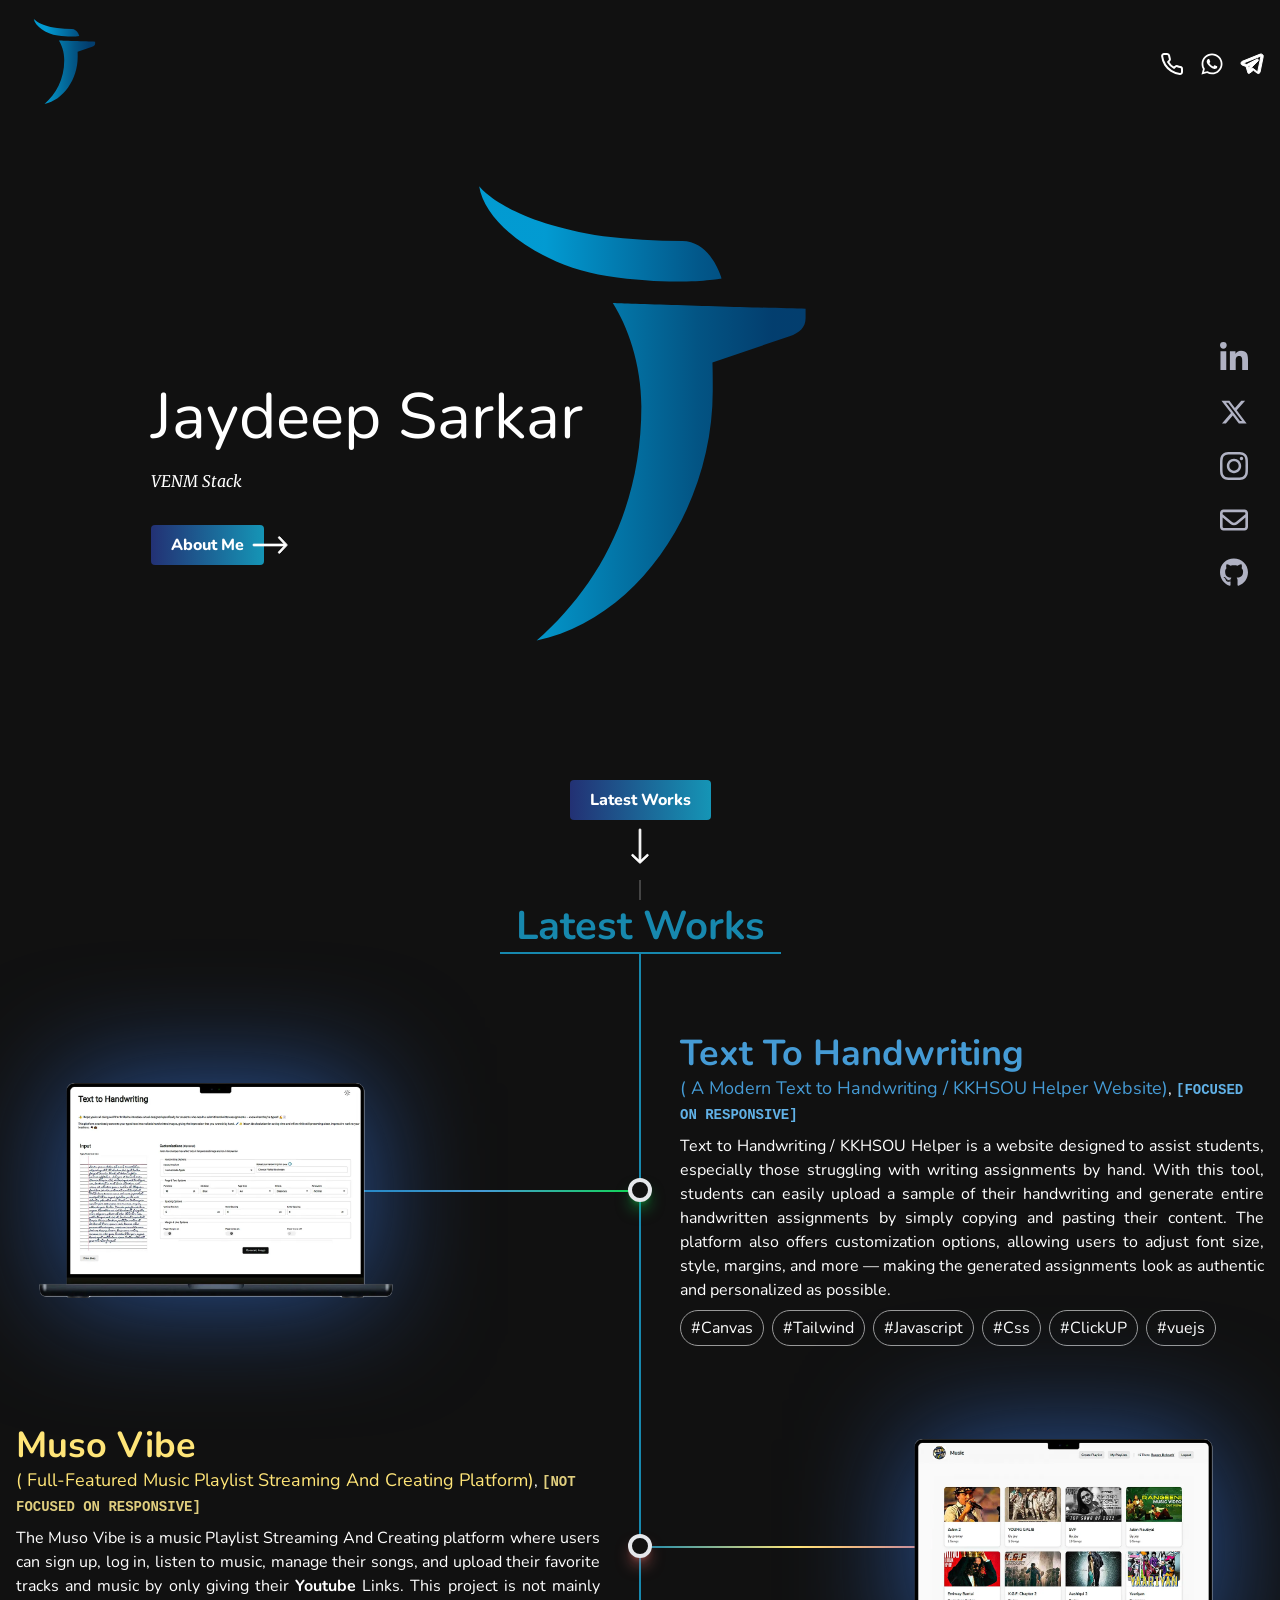
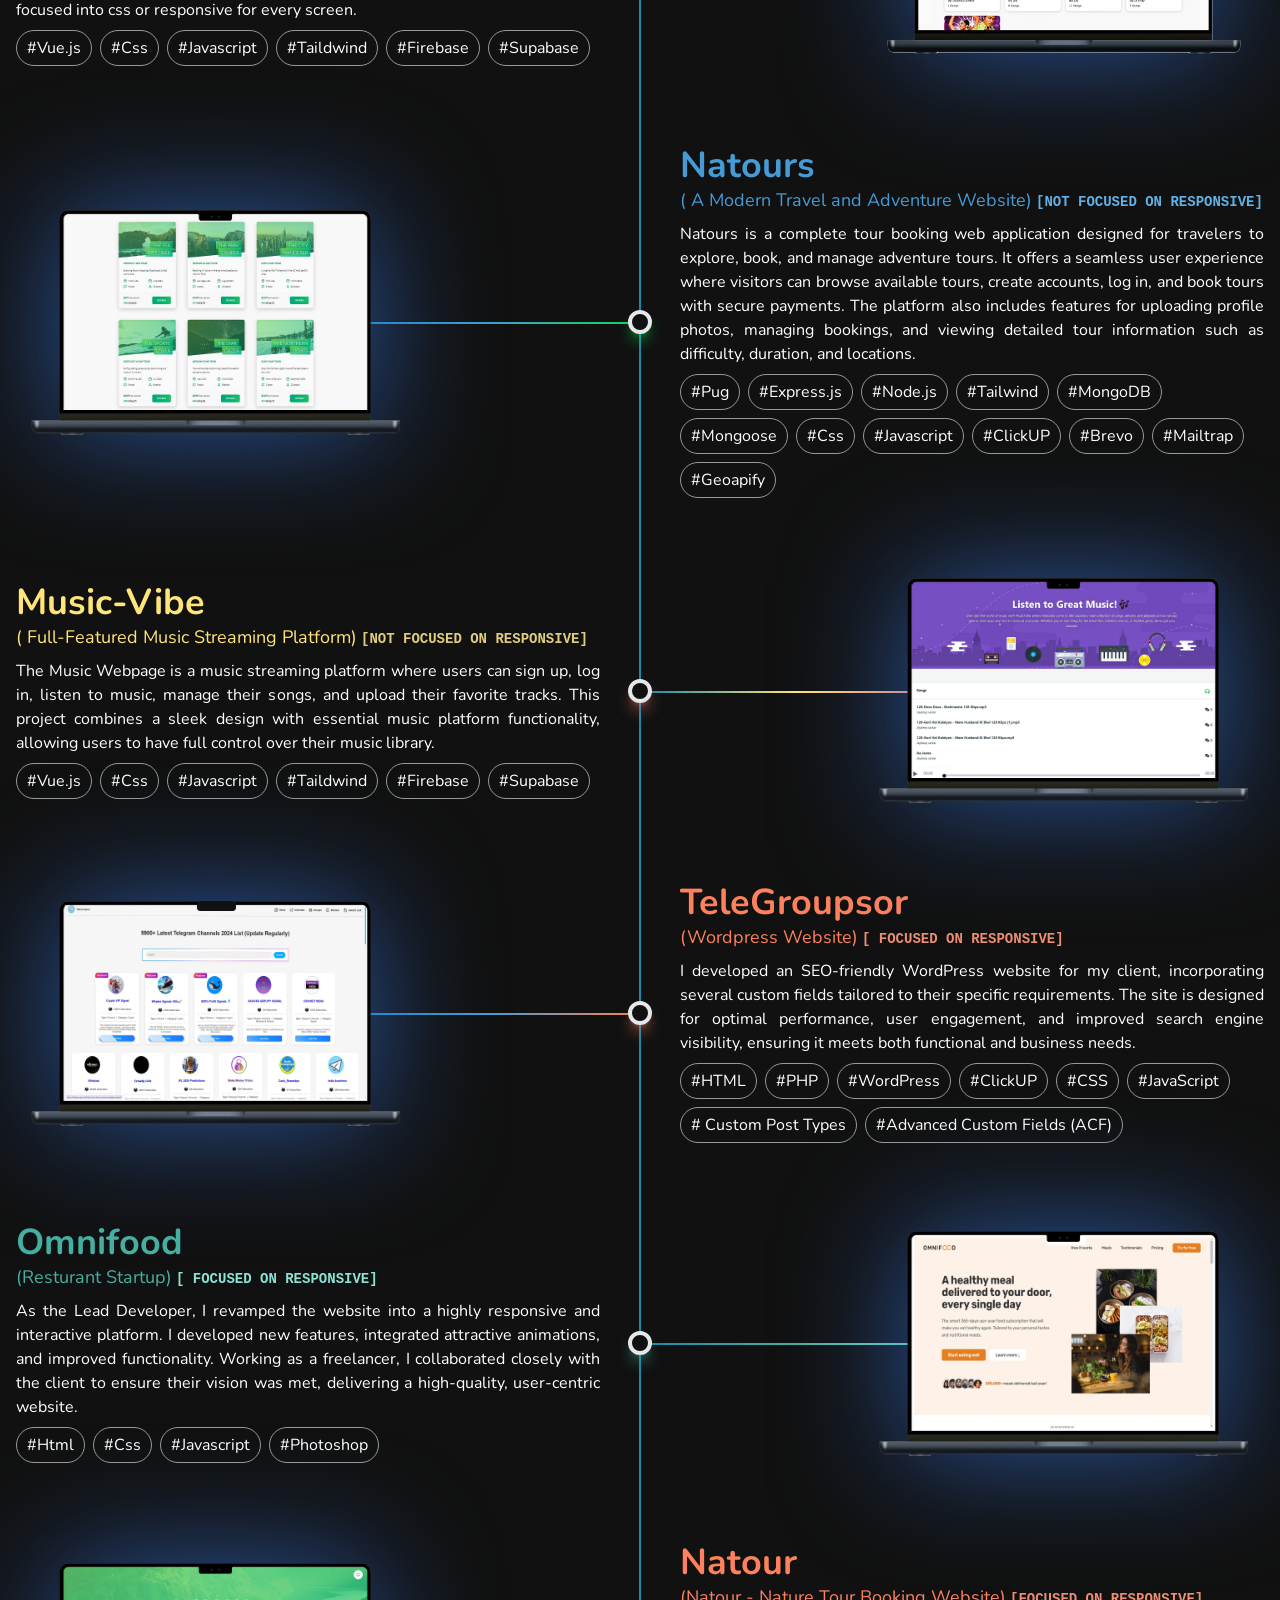
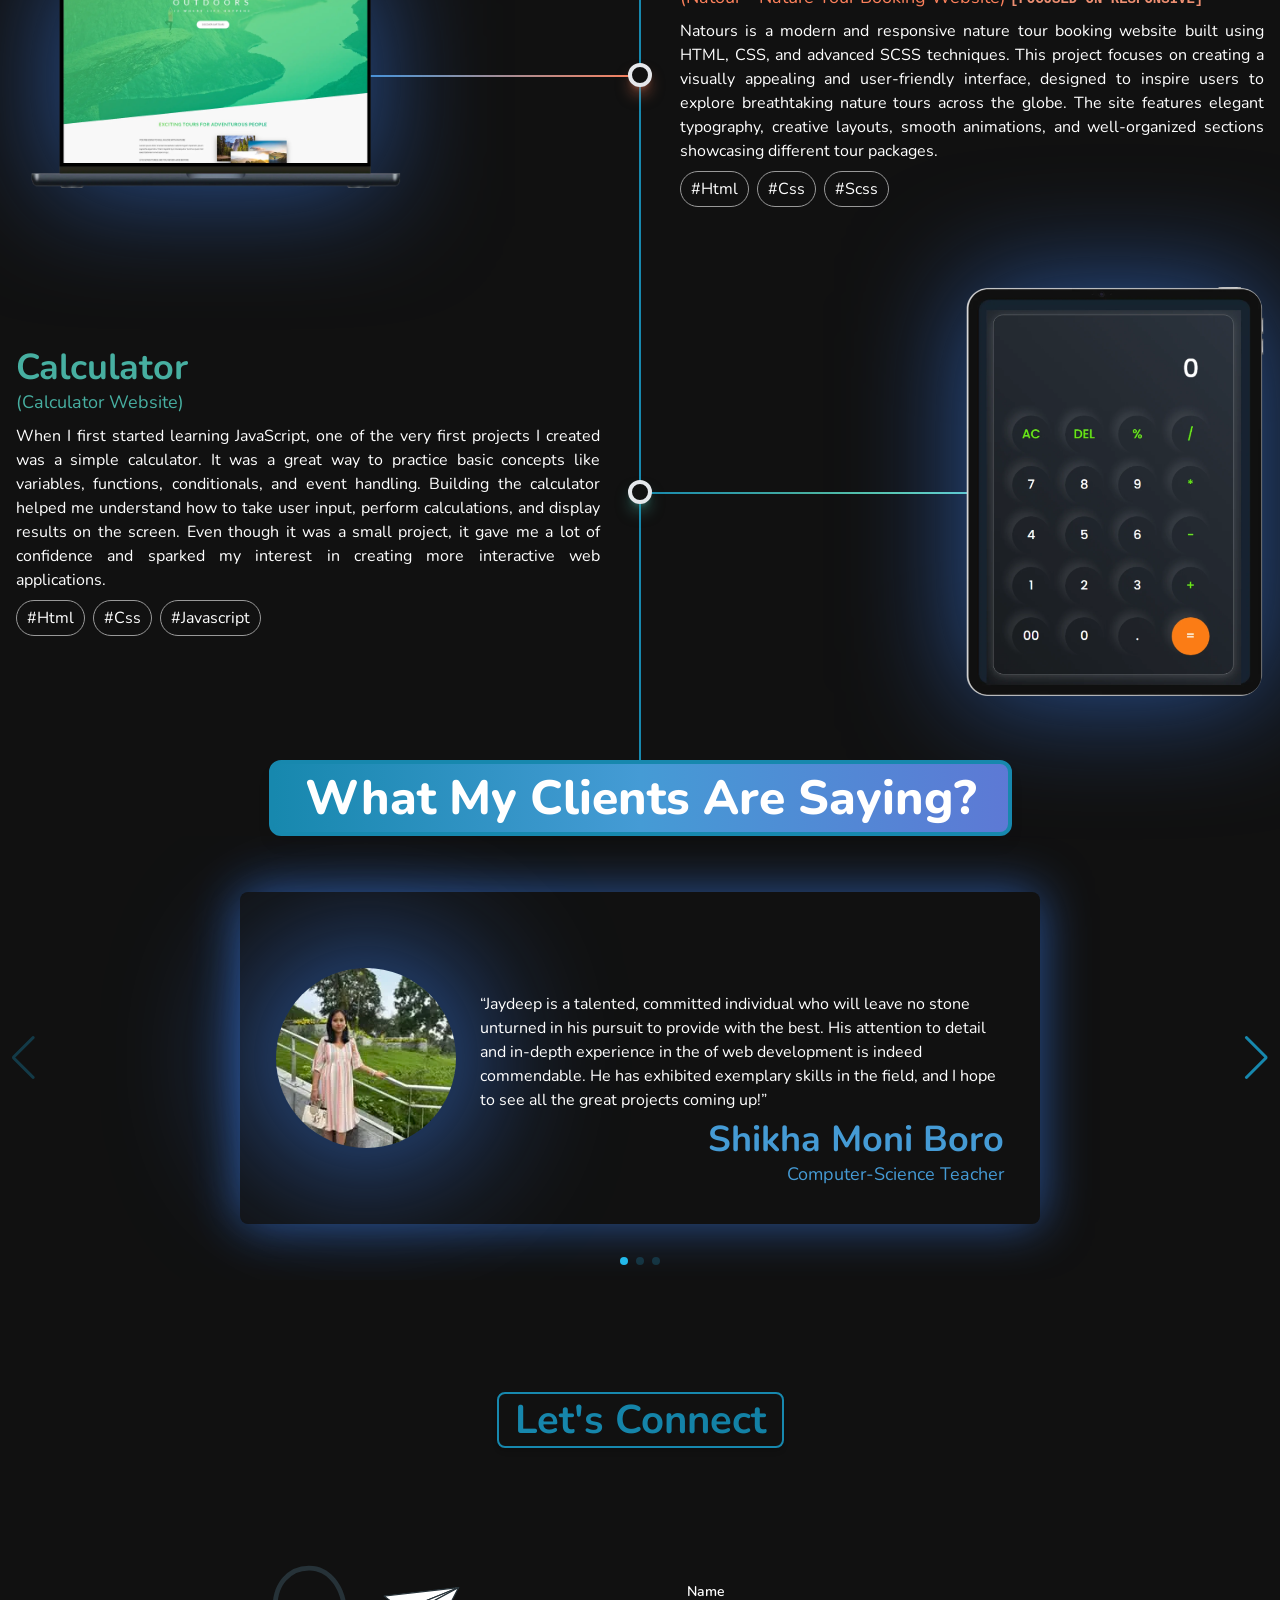
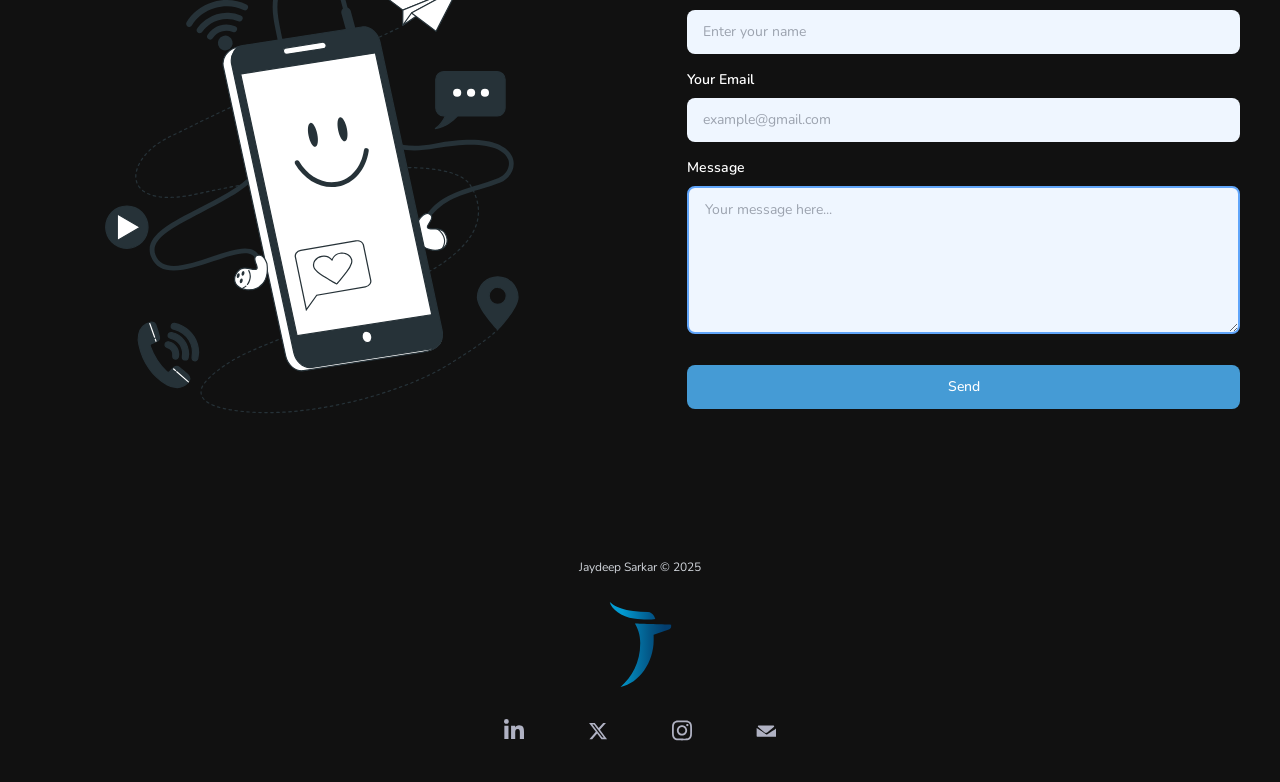
==== index.html @ ec4fef1b "final" ====
<!DOCTYPE html>
<html lang="en">
  <head>
    <meta charset="UTF-8" />
    <meta
      name="viewport"
      content="width=device-width, initial-scale=1.0"
    />
    <title>Jaydeep's Portfolio</title>
    <link
      rel="shortcut icon"
      type="image/png"
      href="./assets/images/letter-j_10483896.png"
    />
    <link
      rel="stylesheet"
      href="output.css"
    />
    <link
      rel="stylesheet"
      href="https://cdn.jsdelivr.net/npm/swiper@11/swiper-bundle.min.css"
    />
    <link
      rel="stylesheet"
      href="style.css"
    />
    <link
      rel="stylesheet"
      href="font.css"
    />
    <script src="script.js"></script>
    <script
      src="matter.js"
      defer
    ></script>
  </head>
  <body class="bg-[#111] text-white font-['nunito']">
    <section class="flex flex-col justify-between h-screen">
      <header
        class="pointer-events-none z-10 flex items-center justify-between px-4 mt-4 max-w-screen-xl mx-auto w-full"
      >
        <svg
          id="logosandtypes_com"
          xmlns="http://www.w3.org/2000/svg"
          viewBox="0 0 150 150.2"
          class="w-24 h-24"
        >
          <path
            d="M0 .2h150v150H0V.2z"
            fill="none"
          />
          <g>
            <!-- Smooth Gradient for the Top Shape -->
            <linearGradient
              id="a"
              gradientUnits="userSpaceOnUse"
              x1="-767.4316"
              y1="221.8463"
              x2="-767.0396"
              y2="221.8463"
              gradientTransform="translate(186859.2188 -53990.2383) scale(243.45)"
            >
              <stop
                offset="0"
                stop-color="#00aae7"
              />
              <stop
                offset="0.2"
                stop-color="#00aae7"
              />
              <stop
                offset="0.67"
                stop-color="#006098"
              />
              <stop
                offset="0.9"
                stop-color="#00467f"
              />
              <stop
                offset="1"
                stop-color="#00467f"
              />
            </linearGradient>
            <path
              d="M65.3 30.6c20.8 3.2 33.7.7 33.7.7s-3-10.9-11.6-11c-7.8 0-15.5-.5-23.2-1.4-29-4.4-36.5-14.7-36.5-14.7 1.7 11.4 19 23.6 37.6 26.4z"
              fill="url(#a)"
              opacity="0.9"
            />

            <!-- Smooth Gradient for the Bottom Shape with a Subtle Glow Effect -->
            <linearGradient
              id="b"
              gradientUnits="userSpaceOnUse"
              x1="-767.4316"
              y1="222.1336"
              x2="-767.0396"
              y2="222.1336"
              gradientTransform="translate(186859.2188 -53990.2383) scale(243.45)"
            >
              <stop
                offset="0"
                stop-color="#00aae7"
              />
              <stop
                offset="0.2"
                stop-color="#00aae7"
              />
              <stop
                offset="0.67"
                stop-color="#006098"
              />
              <stop
                offset="0.9"
                stop-color="#00467f"
              />
              <stop
                offset="1"
                stop-color="#00467f"
              />
            </linearGradient>
            <path
              d="M96.4 64.3c0-2.8 0-5.7-.1-8.3l22.7-7.7c2.9-1 4.7-2.6 4.7-5.3v-2.8C111.4 40 67 38.5 67 38.5c4.2 6.6 8.4 17.8 8.4 30.5 0 30.8-13.4 53.6-30.8 68.8 29.4-6.1 51.8-38.6 51.8-73.5z"
              fill="url(#b)"
              opacity="0.85"
            />
          </g>
        </svg>
        <div class="flex gap-4 pointer-events-auto">
          <a
            href="tel:+918638803228"
            target="_blank"
            ><svg
              xmlns="http://www.w3.org/2000/svg"
              width="24"
              height="24"
              viewBox="0 0 24 24"
              fill="none"
              stroke="currentColor"
              stroke-width="2"
              stroke-linecap="round"
              stroke-linejoin="round"
              class="feather feather-phone"
            >
              <path
                d="M22 16.92v3a2 2 0 0 1-2.18 2 19.79 19.79 0 0 1-8.63-3.07 19.5 19.5 0 0 1-6-6 19.79 19.79 0 0 1-3.07-8.67A2 2 0 0 1 4.11 2h3a2 2 0 0 1 2 1.72 12.84 12.84 0 0 0 .7 2.81 2 2 0 0 1-.45 2.11L8.09 9.91a16 16 0 0 0 6 6l1.27-1.27a2 2 0 0 1 2.11-.45 12.84 12.84 0 0 0 2.81.7A2 2 0 0 1 22 16.92z"
              ></path></svg
          ></a>

          <a
            href="https://wa.me/8638803228"
            target="_blank"
            ><svg
              aria-hidden="true"
              focusable="false"
              data-prefix="fab"
              data-icon="whatsapp"
              class="svg-inline--fa fa-whatsapp fa-w-14"
              role="img"
              xmlns="http://www.w3.org/2000/svg"
              width="24"
              height="24"
              viewBox="0 0 448 512"
            >
              <path
                fill="currentColor"
                d="M380.9 97.1C339 55.1 283.2 32 223.9 32c-122.4 0-222 99.6-222 222 0 39.1 10.2 77.3 29.6 111L0 480l117.7-30.9c32.4 17.7 68.9 27 106.1 27h.1c122.3 0 224.1-99.6 224.1-222 0-59.3-25.2-115-67.1-157zm-157 341.6c-33.2 0-65.7-8.9-94-25.7l-6.7-4-69.8 18.3L72 359.2l-4.4-7c-18.5-29.4-28.2-63.3-28.2-98.2 0-101.7 82.8-184.5 184.6-184.5 49.3 0 95.6 19.2 130.4 54.1 34.8 34.9 56.2 81.2 56.1 130.5 0 101.8-84.9 184.6-186.6 184.6zm101.2-138.2c-5.5-2.8-32.8-16.2-37.9-18-5.1-1.9-8.8-2.8-12.5 2.8-3.7 5.6-14.3 18-17.6 21.8-3.2 3.7-6.5 4.2-12 1.4-32.6-16.3-54-29.1-75.5-66-5.7-9.8 5.7-9.1 16.3-30.3 1.8-3.7.9-6.9-.5-9.7-1.4-2.8-12.5-30.1-17.1-41.2-4.5-10.8-9.1-9.3-12.5-9.5-3.2-.2-6.9-.2-10.6-.2-3.7 0-9.7 1.4-14.8 6.9-5.1 5.6-19.4 19-19.4 46.3 0 27.3 19.9 53.7 22.6 57.4 2.8 3.7 39.1 59.7 94.8 83.8 35.2 15.2 49 16.5 66.6 13.9 10.7-1.6 32.8-13.4 37.4-26.4 4.6-13 4.6-24.1 3.2-26.4-1.3-2.5-5-3.9-10.5-6.6z"
              ></path></svg
          ></a>
          <a
            href="https://t.me/DrExynos"
            target="_blank"
            rel="noopener noreferrer"
          >
            <svg
              xmlns="http://www.w3.org/2000/svg"
              viewBox="0 0 24 24"
              width="24"
              height="24"
              fill="white"
              stroke="currentColor"
            >
              <path
                d="M22.26 2.43a2.05 2.05 0 0 0-2.08-.32L2.27 9.34a2.04 2.04 0 0 0 .1 3.82l3.63 1.26 2.02 6.68a1 1 0 0 0 .1.22c.03.02.05.03.08.05a1 1 0 0 0 .52.18 1 1 0 0 0 .52-.07l.15-.13 4.03-3.12 4.03 3.12a2.02 2.02 0 0 0 2.53-.83l3.26-16.02a2.03 2.03 0 0 0-.7-1.97zM9.37 14.74a1 1 0 0 0-.27.51l-.31 1.5-.78-2.59 4.07-2.12zm8.3 5.3l-4.76-3.69a1 1 0 0 0-1.35.12l-.87.96.31-1.49 7.08-7.08a1 1 0 0 0-1.17-1.6L6.74 12.55l-3.72-1.36L21 4z"
              />
            </svg>
          </a>
        </div>
      </header>
      <div
        id="wrapper-canvas"
        class="absolute inset-0 md:block hidden max-w-full"
      ></div>
      <div class="-mt-10 flex relative">
        <div class="max-w-screen-xl mx-auto w-full px-4">
          <svg
            id="logosandtypes_com"
            xmlns="http://www.w3.org/2000/svg"
            viewBox="0 0 150 150.2"
            class="pointer-events-none absolute top-0 -translate-y-[120px] sm:-translate-y-[170px] -translate-x-1/2 left-1/2 w-[300px] sm:w-[400px] h-auto md:w-[510px]"
          >
            <path
              d="M0 .2h150v150H0V.2z"
              fill="none"
            />
            <g>
              <!-- Smooth Gradient for the Top Shape -->
              <linearGradient
                id="a"
                gradientUnits="userSpaceOnUse"
                x1="-767.4316"
                y1="221.8463"
                x2="-767.0396"
                y2="221.8463"
                gradientTransform="translate(186859.2188 -53990.2383) scale(243.45)"
              >
                <stop
                  offset="0"
                  stop-color="#00aae7"
                />
                <stop
                  offset="0.2"
                  stop-color="#00aae7"
                />
                <stop
                  offset="0.67"
                  stop-color="#006098"
                />
                <stop
                  offset="0.9"
                  stop-color="#00467f"
                />
                <stop
                  offset="1"
                  stop-color="#00467f"
                />
              </linearGradient>
              <path
                d="M65.3 30.6c20.8 3.2 33.7.7 33.7.7s-3-10.9-11.6-11c-7.8 0-15.5-.5-23.2-1.4-29-4.4-36.5-14.7-36.5-14.7 1.7 11.4 19 23.6 37.6 26.4z"
                fill="url(#a)"
                opacity="0.9"
              />

              <!-- Smooth Gradient for the Bottom Shape with a Subtle Glow Effect -->
              <linearGradient
                id="b"
                gradientUnits="userSpaceOnUse"
                x1="-767.4316"
                y1="222.1336"
                x2="-767.0396"
                y2="222.1336"
                gradientTransform="translate(186859.2188 -53990.2383) scale(243.45)"
              >
                <stop
                  offset="0"
                  stop-color="#00aae7"
                />
                <stop
                  offset="0.2"
                  stop-color="#00aae7"
                />
                <stop
                  offset="0.67"
                  stop-color="#006098"
                />
                <stop
                  offset="0.9"
                  stop-color="#00467f"
                />
                <stop
                  offset="1"
                  stop-color="#00467f"
                />
              </linearGradient>
              <path
                d="M96.4 64.3c0-2.8 0-5.7-.1-8.3l22.7-7.7c2.9-1 4.7-2.6 4.7-5.3v-2.8C111.4 40 67 38.5 67 38.5c4.2 6.6 8.4 17.8 8.4 30.5 0 30.8-13.4 53.6-30.8 68.8 29.4-6.1 51.8-38.6 51.8-73.5z"
                fill="url(#b)"
                opacity="0.85"
              />
            </g>
          </svg>
          <div class="relative ml-4 md:ml-[135px] top-[55px]">
            <h1
              class="pointer-events-none md:text-[64px] text-4xl font['spartan'] mr-12"
            >
              Jaydeep Sarkar
            </h1>
            <p
              class="pointer-events-none font-[merriweather] italic my-4 md:my-8"
            >
              VENM Stack
            </p>
            <button
              class="bg-[#4595eb] py-2 px-5 rounded font-extrabold bg-gradient-to-l from-[#1595b6] to-[#1f2667e6] relative hover:scale-110 ease-in-out duration-100 group"
              id="openContainer"
            >
              About Me
              <svg
                xmlns:dc="http://purl.org/dc/elements/1.1/"
                xmlns:cc="http://creativecommons.org/ns#"
                xmlns:rdf="http://www.w3.org/1999/02/22-rdf-syntax-ns#"
                xmlns:svg="http://www.w3.org/2000/svg"
                xmlns="http://www.w3.org/2000/svg"
                xmlns:sodipodi="http://sodipodi.sourceforge.net/DTD/sodipodi-0.dtd"
                xmlns:inkscape="http://www.inkscape.org/namespaces/inkscape"
                version="1.1"
                x="0px"
                y="0px"
                width="44"
                height="44"
                viewBox="0 0 100 100"
                class="absolute top-1/2 -translate-y-1/2 -right-7 group-hover:-right-8 ease-in-out duration-100"
              >
                <g transform="translate(0,-952.36218)">
                  <path
                    style="
                      text-indent: 0;
                      text-transform: none;
                      direction: ltr;
                      block-progression: tb;
                      baseline-shift: baseline;
                      color: #000000;
                      enable-background: accumulate;
                    "
                    d="m 88.999835,1002.3621 c 0,-0.4628 -0.2799,-1.0773 -0.5639,-1.3755 l -15.9997,-17.00026 c -0.747,-0.7723 -1.9572,-0.8618 -2.8281,-0.078 -0.7786,0.7007 -0.798,2.0673 -0.078,2.8282 l 12.8435,13.62516 -69.37347,0 c -1.1046,0 -2,0.8954 -2,2 0,1.1046 0.8954,2.0001 2,2.0001 l 69.37347,0 -12.8435,13.6252 c -0.7199,0.7608 -0.6688,2.0938 0.078,2.8281 0.7885,0.7752 2.0925,0.7062 2.8281,-0.078 l 15.9997,-17.0002 c 0.4701,-0.4611 0.556,-0.9052 0.5639,-1.3748 z"
                    fill="#fff"
                    fill-opacity="1"
                    stroke="white"
                    stroke-width="2"
                    marker="none"
                    visibility="visible"
                    display="inline"
                    overflow="visible"
                  />
                </g>
              </svg>
            </button>
          </div>
        </div>
        <ul class="ml-auto space-y-6 text-[#b0b2c3] absolute right-8">
          <li>
            <a
              href="https://www.linkedin.com/in/jaydeep-sarkar-b86524326"
              target="_blank"
            >
              <svg
                xmlns="http://www.w3.org/2000/svg"
                viewBox="0 0 448 512"
                class="w-7 hover:text-white transform transition-transform hover:scale-110"
              >
                <path
                  fill="currentColor"
                  d="M100.3 448H7.4V148.9h92.9zM53.8 108.1C24.1 108.1 0 83.5 0 53.8a53.8 53.8 0 0 1 107.6 0c0 29.7-24.1 54.3-53.8 54.3zM447.9 448h-92.7V302.4c0-34.7-.7-79.2-48.3-79.2-48.3 0-55.7 37.7-55.7 76.7V448h-92.8V148.9h89.1v40.8h1.3c12.4-23.5 42.7-48.3 87.9-48.3 94 0 111.3 61.9 111.3 142.3V448z"
                /></svg
            ></a>
          </li>
          <li>
            <a
              href="#"
              target="_blank"
            >
              <svg
                xmlns="http://www.w3.org/2000/svg"
                viewBox="0 0 512 512"
                class="w-7 hover:text-white transform transition-transform hover:scale-110"
              >
                <path
                  fill="currentColor"
                  d="M389.2 48h70.6L305.6 224.2 487 464H345L233.7 318.6 106.5 464H35.8L200.7 275.5 26.8 48H172.4L272.9 180.9 389.2 48zM364.4 421.8h39.1L151.1 88h-42L364.4 421.8z"
                /></svg
            ></a>
          </li>
          <li>
            <a
              href="https://www.instagram.com/joydeep7034"
              target="_blank"
              ><svg
                xmlns="http://www.w3.org/2000/svg"
                viewBox="0 0 448 512"
                class="w-7 hover:text-white transform transition-transform hover:scale-110"
              >
                <path
                  fill="currentColor"
                  d="M224.1 141c-63.6 0-114.9 51.3-114.9 114.9s51.3 114.9 114.9 114.9S339 319.5 339 255.9 287.7 141 224.1 141zm0 189.6c-41.1 0-74.7-33.5-74.7-74.7s33.5-74.7 74.7-74.7 74.7 33.5 74.7 74.7-33.6 74.7-74.7 74.7zm146.4-194.3c0 14.9-12 26.8-26.8 26.8-14.9 0-26.8-12-26.8-26.8s12-26.8 26.8-26.8 26.8 12 26.8 26.8zm76.1 27.2c-1.7-35.9-9.9-67.7-36.2-93.9-26.2-26.2-58-34.4-93.9-36.2-37-2.1-147.9-2.1-184.9 0-35.8 1.7-67.6 9.9-93.9 36.1s-34.4 58-36.2 93.9c-2.1 37-2.1 147.9 0 184.9 1.7 35.9 9.9 67.7 36.2 93.9s58 34.4 93.9 36.2c37 2.1 147.9 2.1 184.9 0 35.9-1.7 67.7-9.9 93.9-36.2 26.2-26.2 34.4-58 36.2-93.9 2.1-37 2.1-147.8 0-184.8zM398.8 388c-7.8 19.6-22.9 34.7-42.6 42.6-29.5 11.7-99.5 9-132.1 9s-102.7 2.6-132.1-9c-19.6-7.8-34.7-22.9-42.6-42.6-11.7-29.5-9-99.5-9-132.1s-2.6-102.7 9-132.1c7.8-19.6 22.9-34.7 42.6-42.6 29.5-11.7 99.5-9 132.1-9s102.7-2.6 132.1 9c19.6 7.8 34.7 22.9 42.6 42.6 11.7 29.5 9 99.5 9 132.1s2.7 102.7-9 132.1z"
                />
              </svg>
            </a>
          </li>
          <li>
            <a href="mailto:jaydeepsarkr@gmail.com">
              <svg
                xmlns="http://www.w3.org/2000/svg"
                viewBox="0 0 512 512"
                class="w-7 hover:text-white transform transition-transform hover:scale-110"
              >
                <path
                  fill="currentColor"
                  d="M64 112c-8.8 0-16 7.2-16 16v22.1L220.5 291.7c20.7 17 50.4 17 71.1 0L464 150.1V128c0-8.8-7.2-16-16-16H64zM48 212.2V384c0 8.8 7.2 16 16 16H448c8.8 0 16-7.2 16-16V212.2L322 328.8c-38.4 31.5-93.7 31.5-132 0L48 212.2zM0 128C0 92.7 28.7 64 64 64H448c35.3 0 64 28.7 64 64V384c0 35.3-28.7 64-64 64H64c-35.3 0-64-28.7-64-64V128z"
                /></svg
            ></a>
          </li>
          <li>
            <a
              href="https://github.com/jaydeepsarkr"
              target="_blank"
              ><svg
                xmlns="http://www.w3.org/2000/svg"
                viewBox="0 0 496 512"
                class="w-7 hover:text-white transform transition-transform hover:scale-110"
              >
                <path
                  fill="currentColor"
                  d="M165.9 397.4c0 2-2.3 3.6-5.2 3.6-3.3 .3-5.6-1.3-5.6-3.6 0-2 2.3-3.6 5.2-3.6 3-.3 5.6 1.3 5.6 3.6zm-31.1-4.5c-.7 2 1.3 4.3 4.3 4.9 2.6 1 5.6 0 6.2-2s-1.3-4.3-4.3-5.2c-2.6-.7-5.5 .3-6.2 2.3zm44.2-1.7c-2.9 .7-4.9 2.6-4.6 4.9 .3 2 2.9 3.3 5.9 2.6 2.9-.7 4.9-2.6 4.6-4.6-.3-1.9-3-3.2-5.9-2.9zM244.8 8C106.1 8 0 113.3 0 252c0 110.9 69.8 205.8 169.5 239.2 12.8 2.3 17.3-5.6 17.3-12.1 0-6.2-.3-40.4-.3-61.4 0 0-70 15-84.7-29.8 0 0-11.4-29.1-27.8-36.6 0 0-22.9-15.7 1.6-15.4 0 0 24.9 2 38.6 25.8 21.9 38.6 58.6 27.5 72.9 20.9 2.3-16 8.8-27.1 16-33.7-55.9-6.2-112.3-14.3-112.3-110.5 0-27.5 7.6-41.3 23.6-58.9-2.6-6.5-11.1-33.3 2.6-67.9 20.9-6.5 69 27 69 27 20-5.6 41.5-8.5 62.8-8.5s42.8 2.9 62.8 8.5c0 0 48.1-33.6 69-27 13.7 34.7 5.2 61.4 2.6 67.9 16 17.7 25.8 31.5 25.8 58.9 0 96.5-58.9 104.2-114.8 110.5 9.2 7.9 17 22.9 17 46.4 0 33.7-.3 75.4-.3 83.6 0 6.5 4.6 14.4 17.3 12.1C428.2 457.8 496 362.9 496 252 496 113.3 383.5 8 244.8 8zM97.2 352.9c-1.3 1-1 3.3 .7 5.2 1.6 1.6 3.9 2.3 5.2 1 1.3-1 1-3.3-.7-5.2-1.6-1.6-3.9-2.3-5.2-1zm-10.8-8.1c-.7 1.3 .3 2.9 2.3 3.9 1.6 1 3.6 .7 4.3-.7 .7-1.3-.3-2.9-2.3-3.9-2-.6-3.6-.3-4.3 .7zm32.4 35.6c-1.6 1.3-1 4.3 1.3 6.2 2.3 2.3 5.2 2.6 6.5 1 1.3-1.3 .7-4.3-1.3-6.2-2.2-2.3-5.2-2.6-6.5-1zm-11.4-14.7c-1.6 1-1.6 3.6 0 5.9 1.6 2.3 4.3 3.3 5.6 2.3 1.6-1.3 1.6-3.9 0-6.2-1.4-2.3-4-3.3-5.6-2z"
                />
              </svg>
            </a>
          </li>
        </ul>
      </div>
      <div
        class="relative self-center after:content-[''] after:absolute after:w-[2px] after:h-5 after:bg-[#444] after:left-1/2 after:-translate-x-1/2 after:top-[100px]"
      >
        <button
          class="bg-[#4595eb] py-2 px-5 rounded font-extrabold bg-gradient-to-l from-[#1595b6] to-[#1f2667e6] relative hover:scale-110 ease-in-out duration-100 group mb-20"
          onClick="document.getElementById('middle').scrollIntoView();"
        >
          Latest Works
          <svg
            xmlns:dc="http://purl.org/dc/elements/1.1/"
            xmlns:cc="http://creativecommons.org/ns#"
            xmlns:rdf="http://www.w3.org/1999/02/22-rdf-syntax-ns#"
            xmlns:svg="http://www.w3.org/2000/svg"
            xmlns="http://www.w3.org/2000/svg"
            xmlns:sodipodi="http://sodipodi.sourceforge.net/DTD/sodipodi-0.dtd"
            xmlns:inkscape="http://www.inkscape.org/namespaces/inkscape"
            version="1.1"
            x="0px"
            y="0px"
            width="44"
            height="44"
            viewBox="0 0 100 100"
            class="absolute rotate-90 left-1/2 -translate-x-1/2 top-11 group-hover:top-12 ease-in-out duration-100"
          >
            <g transform="translate(0,-952.36218)">
              <path
                style="
                  text-indent: 0;
                  text-transform: none;
                  direction: ltr;
                  block-progression: tb;
                  baseline-shift: baseline;
                  color: #000000;
                  enable-background: accumulate;
                "
                d="m 88.999835,1002.3621 c 0,-0.4628 -0.2799,-1.0773 -0.5639,-1.3755 l -15.9997,-17.00026 c -0.747,-0.7723 -1.9572,-0.8618 -2.8281,-0.078 -0.7786,0.7007 -0.798,2.0673 -0.078,2.8282 l 12.8435,13.62516 -69.37347,0 c -1.1046,0 -2,0.8954 -2,2 0,1.1046 0.8954,2.0001 2,2.0001 l 69.37347,0 -12.8435,13.6252 c -0.7199,0.7608 -0.6688,2.0938 0.078,2.8281 0.7885,0.7752 2.0925,0.7062 2.8281,-0.078 l 15.9997,-17.0002 c 0.4701,-0.4611 0.556,-0.9052 0.5639,-1.3748 z"
                fill="#fff"
                fill-opacity="1"
                stroke="white"
                stroke-width="2"
                marker="none"
                visibility="visible"
                display="inline"
                overflow="visible"
              />
            </g>
          </svg>
        </button>
      </div>
    </section>
    <section
      id="main-section"
      class="relative"
    >
      <div
        id="container"
        class="container"
      >
        <div
          id="about-section"
          class="about"
        >
          <b><h1 id="about-title">About Me.</h1></b>
          <i><p id="about-subtitle">Interactive Front-end developer.</p></i>
          <p id="about-description">
            I'm Jaydeep Sarkar, a 22-year-old Indian
            <span class="highlight">Freelancer Full Stack Developer</span>. I'm
            a weird guy who likes making weird things with web technologies. I
            like to <span class="highlight">resolve</span> design problems,
            <span class="highlight">create</span> smart user interfaces, and
            <span class="highlight">imagine</span> useful interaction,
            developing rich web experiences &
            <span class="highlight">web applications</span>.
            <!-- Download Link (styled with Tailwind) -->
            <a
              href="https://drive.google.com/file/d/1oj00ZQnSuQIKL3zMlGWCgwNjMwzjo1sW/view?usp=sharing"
              class="inline-block mt-2 px-4 py-2 bg-blue-600 text-white text-sm font-medium rounded-lg shadow hover:bg-blue-700 transition"
              download
            >
              Download My CV
            </a>
          </p>
          <p id="about-note">
            When not working or futzing around with code, I study how to escape
            from University. Actually <span class="highlight">for hire</span>.
          </p>
          <div
            id="skills-container"
            class="skills"
          >
            <div class="skill">
              <div class="tooltip-icon vue">
                <img
                  src="assets/icons/vue.svg"
                  alt="Vue.js"
                />
                <span>V</span>
                <div class="tooltip"><span>Vue.js</span></div>
              </div>
            </div>
            <div class="skill">
              <div class="tooltip-icon express">
                <img
                  src="assets/icons/express.svg"
                  alt="Express.js"
                />
                <span>E</span>
                <div class="tooltip"><span>Express.js</span></div>
              </div>
            </div>
            <div class="skill">
              <div class="tooltip-icon node">
                <img
                  src="assets/icons/node.svg"
                  alt="Node.js"
                />
                <span>N</span>
                <div class="tooltip"><span>Node.js</span></div>
              </div>
            </div>
            <div class="skill">
              <div class="tooltip-icon mongodb">
                <img
                  src="assets/icons/mongodb.svg"
                  alt="MongoDB"
                />
                <span>M</span>
                <div class="tooltip"><span>MongoDB</span></div>
              </div>
            </div>
          </div>
        </div>
        <div
          id="contact-section"
          class="contact"
        >
          <div
            id="close-icon"
            class="close-icon"
          >
            &#10005;
          </div>
          <h1 id="contact-title">Let's talk.</h1>
          <p id="contact-subtitle">
            New projects, freelance inquiry or even a coffee.
          </p>
          <form
            id="contact-form"
            name="contactUS2"
            netlify
          >
            <label
              for="name"
              id="label-name"
              >Name *</label
            >
            <input
              id="input-name"
              type="text"
              name="name"
              required
            />
            <label
              for="email"
              id="label-email"
              >E-mail *</label
            >
            <input
              id="input-email"
              type="email"
              name="email"
              required
            />
            <label
              for="message"
              id="label-message"
              >Message *</label
            >
            <textarea
              id="textarea-message"
              name="message"
              required
            ></textarea>
            <button
              id="send-button"
              type="submit"
            >
              Send Message
            </button>
          </form>
        </div>
      </div>
    </section>
    <section class="max-w-screen-xl mx-auto px-4 relative pb-8 sm:pb-16">
      <h2
        class="text-3xl sm:text-[40px] bg-[#111] relative z-10 font-bold px-4 py-2 w-max mx-auto text-center text-[#1788ae] sm:border-b-2 border-[#1788ae]"
        id="middle"
      >
        Latest Works
      </h2>
      <div
        class="flex flex-col sm:flex-row gap-4 mt-8 sm:gap-[80px] items-center sm:mt-20 relative"
      >
        <div
          class="h-[2px] left-1/4 right-1/2 bg-gradient-to-r from-[#1788ae] via-[#459bd5] to-[#0fd850] absolute top-1/2 hidden sm:block animate-gradient-x"
        ></div>
        <div
          class="w-6 h-6 rounded-full border-[4px] border-gradient-to-r from-[#459bd5] to-[#0fd850] absolute left-1/2 -translate-x-1/2 bg-[#111] z-10 hover:scale-125 ease-in-out duration-200 hidden sm:block shadow-lg shadow-[#0fd850]/50 animate-pulse"
        ></div>

        <a
          href="https://kkhsou-helper.netlify.app/"
          class="flex w-full relative justify-center sm:justify-start"
          target="_blank"
        >
          <div
            class="flex flex-col items-center relative group sm:hover:scale-105 ease-in-out duration-200"
          >
            <img
              class="max-w-[400px] w-full mr-auto relative z-10 drop-shadow-[0_0px_60px_rgba(59,130,246,0.6)]"
              src="./assets/images/Handwriting_Screenshot.webp"
              alt="text-to-handwriting"
            />
            <span
              class="flex group-hover:-top-14 ease-jump duration-200 bg-[#459bd5] sm:absolute left-1/2 sm:-translate-x-1/2 top-5 px-2 py-1 text-sm sm:text-base mt-2 rounded w-max items-center gap-1 after:hidden sm:after:block after:w-4 after:h-4 after:bg-inherit after:absolute after:left-1/2 after:-translate-x-1/2 after:rotate-45 after:-bottom-2"
              >KKHSOU-Helper
              <svg
                xmlns="http://www.w3.org/2000/svg"
                width="16"
                height="16"
                viewBox="0 0 24 24"
                fill="none"
                stroke="currentColor"
                stroke-width="2"
                stroke-linecap="round"
                stroke-linejoin="round"
                class="feather feather-external-link"
              >
                <path
                  d="M18 13v6a2 2 0 0 1-2 2H5a2 2 0 0 1-2-2V8a2 2 0 0 1 2-2h6"
                ></path>
                <polyline points="15 3 21 3 21 9"></polyline>
                <line
                  x1="10"
                  y1="14"
                  x2="21"
                  y2="3"
                ></line>
              </svg>
            </span>
          </div>
        </a>

        <div class="w-full">
          <h3 class="text-[#459bd5] font-bold text-2xl md:text-4xl">
            Text To Handwriting
          </h3>
          <span class="text-[#459bd5] text-base md:text-lg"
            >( A Modern Text to Handwriting / KKHSOU Helper Website)</span
          >,
          <span class="text-[#61b1e6] text-xs md:text-sm font-mono">
            <strong>[FOCUSED ON RESPONSIVE]</strong>
          </span>
          <p class="text-justify text-sm md:text-base mt-2">
            Text to Handwriting / KKHSOU Helper is a website designed to assist
            students, especially those struggling with writing assignments by
            hand. With this tool, students can easily upload a sample of their
            handwriting and generate entire handwritten assignments by simply
            copying and pasting their content. The platform also offers
            customization options, allowing users to adjust font size, style,
            margins, and more — making the generated assignments look as
            authentic and personalized as possible.
          </p>

          <ul class="flex flex-wrap gap-2 mt-2">
            <li
              class="border rounded-[50px] border-[#999] px-[10px] py-[5px] text-sm md:text-base"
            >
              #Canvas
            </li>
            <li
              class="border rounded-[50px] border-[#999] px-[10px] py-[5px] text-sm md:text-base"
            >
              #Tailwind
            </li>
            <li
              class="border rounded-[50px] border-[#999] px-[10px] py-[5px] text-sm md:text-base"
            >
              #Javascript
            </li>

            <li
              class="border rounded-[50px] border-[#999] px-[10px] py-[5px] text-sm md:text-base"
            >
              #Css
            </li>

            <li
              class="border rounded-[50px] border-[#999] px-[10px] py-[5px] text-sm md:text-base"
            >
              #ClickUP
            </li>

            <li
              class="border rounded-[50px] border-[#999] px-[10px] py-[5px] text-sm md:text-base"
            >
              #vuejs
            </li>
          </ul>
        </div>
      </div>

      <div
        class="flex flex-col sm:flex-row gap-4 mt-12 sm:gap-[80px] items-center sm:mt-20 relative"
      >
        <div class="order-2 sm:order-1 w-full">
          <h3 class="text-[#ffe578] font-bold text-2xl md:text-4xl">
            Muso Vibe
          </h3>
          <span class="text-[#ffe578] text-base md:text-lg"
            >( Full-Featured Music Playlist Streaming And Creating
            Platform)</span
          >,
          <span class="text-[#e0ce7e] text-xs md:text-sm font-mono">
            <strong> [NOT FOCUSED ON RESPONSIVE]</strong>
          </span>

          <p class="text-justify text-sm md:text-base mt-2">
            The Muso Vibe is a music Playlist Streaming And Creating platform
            where users can sign up, log in, listen to music, manage their
            songs, and upload their favorite tracks and music by only giving
            their <strong>Youtube</strong> Links. This project is not mainly
            focused into css or responsive for every screen.
          </p>

          <ul class="flex flex-wrap gap-2 mt-2">
            <li
              class="border rounded-[50px] border-[#999] px-[10px] py-[5px] text-sm md:text-base"
            >
              #Vue.js
            </li>

            <li
              class="border rounded-[50px] border-[#999] px-[10px] py-[5px] text-sm md:text-base"
            >
              #Css
            </li>
            <li
              class="border rounded-[50px] border-[#999] px-[10px] py-[5px] text-sm md:text-base"
            >
              #Javascript
            </li>
            <li
              class="border rounded-[50px] border-[#999] px-[10px] py-[5px] text-sm md:text-base"
            >
              #Taildwind
            </li>
            <li
              class="border rounded-[50px] border-[#999] px-[10px] py-[5px] text-sm md:text-base"
            >
              #Firebase
            </li>
            <li
              class="border rounded-[50px] border-[#999] px-[10px] py-[5px] text-sm md:text-base"
            >
              #Supabase
            </li>
          </ul>
        </div>
        <div
          class="h-[2px] left-1/2 right-1/4 bg-gradient-to-r from-[#1788ae] via-[#ffe578] to-[#ff7c78] absolute top-1/2 hidden sm:block animate-gradient-x"
        ></div>
        <div
          class="w-6 h-6 rounded-full border-[4px] border-gradient-to-r from-[#ffe578] to-[#ff7c78] absolute left-1/2 -translate-x-1/2 bg-[#111] z-10 hover:scale-125 ease-in-out duration-200 hidden sm:block shadow-lg shadow-[#ff7c78]/50 animate-pulse"
        ></div>

        <a
          href="https://muso-player.netlify.app/"
          target="_blank"
          class="order-1 sm:order-2 flex w-full relative justify-center sm:justify-start"
        >
          <div
            class="flex flex-col items-center relative group sm:hover:scale-105 ease-in-out duration-200 sm:ml-auto"
          >
            <img
              class="max-w-[400px] w-full relative z-10 drop-shadow-[0_0px_60px_rgba(59,130,246,0.6)]"
              src="assets/images/Music_Screenshot_ii.webp"
              alt=""
            />
            <span
              class="flex group-hover:-top-14 ease-jump duration-200 text-black bg-[#ffe578] sm:absolute left-1/2 sm:-translate-x-1/2 top-5 px-2 py-1 text-sm sm:text-base mt-2 rounded w-max items-center gap-1 after:hidden sm:after:block after:w-4 after:h-4 after:bg-inherit after:absolute after:left-1/2 after:-translate-x-1/2 after:rotate-45 after:-bottom-2"
              >Muso Vibe
              <svg
                xmlns="http://www.w3.org/2000/svg"
                width="16"
                height="16"
                viewBox="0 0 24 24"
                fill="none"
                stroke="currentColor"
                stroke-width="2"
                stroke-linecap="round"
                stroke-linejoin="round"
                class="feather feather-external-link"
              >
                <path
                  d="M18 13v6a2 2 0 0 1-2 2H5a2 2 0 0 1-2-2V8a2 2 0 0 1 2-2h6"
                ></path>
                <polyline points="15 3 21 3 21 9"></polyline>
                <line
                  x1="10"
                  y1="14"
                  x2="21"
                  y2="3"
                ></line>
              </svg>
            </span>
          </div>
        </a>
      </div>
      <div
        class="flex flex-col sm:flex-row gap-4 mt-8 sm:gap-[80px] items-center sm:mt-20 relative"
      >
        <div
          class="h-[2px] left-1/4 right-1/2 bg-gradient-to-r from-[#1788ae] via-[#459bd5] to-[#0fd850] absolute top-1/2 hidden sm:block animate-gradient-x"
        ></div>
        <div
          class="w-6 h-6 rounded-full border-[4px] border-gradient-to-r from-[#459bd5] to-[#0fd850] absolute left-1/2 -translate-x-1/2 bg-[#111] z-10 hover:scale-125 ease-in-out duration-200 hidden sm:block shadow-lg shadow-[#0fd850]/50 animate-pulse"
        ></div>

        <a
          href="https://natours-ut2i.onrender.com/"
          class="flex w-full relative justify-center sm:justify-start"
          target="_blank"
        >
          <div
            class="flex flex-col items-center relative group sm:hover:scale-105 ease-in-out duration-200"
          >
            <img
              class="max-w-[400px] w-full mr-auto relative z-10 drop-shadow-[0_0px_60px_rgba(59,130,246,0.6)]"
              src="assets/images/Pic I.webp"
              alt="Natours"
            />
            <span
              class="flex group-hover:-top-14 ease-jump duration-200 bg-[#459bd5] sm:absolute left-1/2 sm:-translate-x-1/2 top-5 px-2 py-1 text-sm sm:text-base mt-2 rounded w-max items-center gap-1 after:hidden sm:after:block after:w-4 after:h-4 after:bg-inherit after:absolute after:left-1/2 after:-translate-x-1/2 after:rotate-45 after:-bottom-2"
              >Natours
              <svg
                xmlns="http://www.w3.org/2000/svg"
                width="16"
                height="16"
                viewBox="0 0 24 24"
                fill="none"
                stroke="currentColor"
                stroke-width="2"
                stroke-linecap="round"
                stroke-linejoin="round"
                class="feather feather-external-link"
              >
                <path
                  d="M18 13v6a2 2 0 0 1-2 2H5a2 2 0 0 1-2-2V8a2 2 0 0 1 2-2h6"
                ></path>
                <polyline points="15 3 21 3 21 9"></polyline>
                <line
                  x1="10"
                  y1="14"
                  x2="21"
                  y2="3"
                ></line>
              </svg>
            </span>
          </div>
        </a>

        <div class="w-full">
          <h3 class="text-[#459bd5] font-bold text-2xl md:text-4xl">Natours</h3>
          <span class="text-[#459bd5] text-base md:text-lg"
            >( A Modern Travel and Adventure Website)</span
          >
          <span class="text-[#61b1e6] text-xs md:text-sm font-mono">
            <strong> [NOT FOCUSED ON RESPONSIVE]</strong>
          </span>
          <p class="text-justify text-sm md:text-base mt-2">
            Natours is a complete tour booking web application designed for
            travelers to explore, book, and manage adventure tours. It offers a
            seamless user experience where visitors can browse available tours,
            create accounts, log in, and book tours with secure payments. The
            platform also includes features for uploading profile photos,
            managing bookings, and viewing detailed tour information such as
            difficulty, duration, and locations.
          </p>

          <ul class="flex flex-wrap gap-2 mt-2">
            <li
              class="border rounded-[50px] border-[#999] px-[10px] py-[5px] text-sm md:text-base"
            >
              #Pug
            </li>
            <li
              class="border rounded-[50px] border-[#999] px-[10px] py-[5px] text-sm md:text-base"
            >
              #Express.js
            </li>
            <li
              class="border rounded-[50px] border-[#999] px-[10px] py-[5px] text-sm md:text-base"
            >
              #Node.js
            </li>
            <li
              class="border rounded-[50px] border-[#999] px-[10px] py-[5px] text-sm md:text-base"
            >
              #Tailwind
            </li>
            <li
              class="border rounded-[50px] border-[#999] px-[10px] py-[5px] text-sm md:text-base"
            >
              #MongoDB
            </li>
            <li
              class="border rounded-[50px] border-[#999] px-[10px] py-[5px] text-sm md:text-base"
            >
              #Mongoose
            </li>
            <li
              class="border rounded-[50px] border-[#999] px-[10px] py-[5px] text-sm md:text-base"
            >
              #Css
            </li>
            <li
              class="border rounded-[50px] border-[#999] px-[10px] py-[5px] text-sm md:text-base"
            >
              #Javascript
            </li>
            <li
              class="border rounded-[50px] border-[#999] px-[10px] py-[5px] text-sm md:text-base"
            >
              #ClickUP
            </li>
            <li
              class="border rounded-[50px] border-[#999] px-[10px] py-[5px] text-sm md:text-base"
            >
              #Brevo
            </li>
            <li
              class="border rounded-[50px] border-[#999] px-[10px] py-[5px] text-sm md:text-base"
            >
              #Mailtrap
            </li>
            <li
              class="border rounded-[50px] border-[#999] px-[10px] py-[5px] text-sm md:text-base"
            >
              #Geoapify
            </li>
          </ul>
        </div>
      </div>

      <div
        class="flex flex-col sm:flex-row gap-4 mt-12 sm:gap-[80px] items-center sm:mt-20 relative"
      >
        <div class="order-2 sm:order-1 w-full">
          <h3 class="text-[#ffe578] font-bold text-2xl md:text-4xl">
            Music-Vibe
          </h3>
          <span class="text-[#ffe578] text-base md:text-lg"
            >( Full-Featured Music Streaming Platform)</span
          >
          <span class="text-[#e0ce7e] text-xs md:text-sm font-mono">
            <strong> [NOT FOCUSED ON RESPONSIVE]</strong>
          </span>
          <p class="text-justify text-sm md:text-base mt-2">
            The Music Webpage is a music streaming platform where users can sign
            up, log in, listen to music, manage their songs, and upload their
            favorite tracks. This project combines a sleek design with essential
            music platform functionality, allowing users to have full control
            over their music library.
          </p>

          <ul class="flex flex-wrap gap-2 mt-2">
            <li
              class="border rounded-[50px] border-[#999] px-[10px] py-[5px] text-sm md:text-base"
            >
              #Vue.js
            </li>

            <li
              class="border rounded-[50px] border-[#999] px-[10px] py-[5px] text-sm md:text-base"
            >
              #Css
            </li>
            <li
              class="border rounded-[50px] border-[#999] px-[10px] py-[5px] text-sm md:text-base"
            >
              #Javascript
            </li>
            <li
              class="border rounded-[50px] border-[#999] px-[10px] py-[5px] text-sm md:text-base"
            >
              #Taildwind
            </li>
            <li
              class="border rounded-[50px] border-[#999] px-[10px] py-[5px] text-sm md:text-base"
            >
              #Firebase
            </li>
            <li
              class="border rounded-[50px] border-[#999] px-[10px] py-[5px] text-sm md:text-base"
            >
              #Supabase
            </li>
          </ul>
        </div>
        <div
          class="h-[2px] left-1/2 right-1/4 bg-gradient-to-r from-[#1788ae] via-[#ffe578] to-[#ff7c78] absolute top-1/2 hidden sm:block animate-gradient-x"
        ></div>
        <div
          class="w-6 h-6 rounded-full border-[4px] border-gradient-to-r from-[#ffe578] to-[#ff7c78] absolute left-1/2 -translate-x-1/2 bg-[#111] z-10 hover:scale-125 ease-in-out duration-200 hidden sm:block shadow-lg shadow-[#ff7c78]/50 animate-pulse"
        ></div>

        <a
          href="https://jaymusicwebsite.netlify.app/#/"
          target="_blank"
          class="order-1 sm:order-2 flex w-full relative justify-center sm:justify-start"
        >
          <div
            class="flex flex-col items-center relative group sm:hover:scale-105 ease-in-out duration-200 sm:ml-auto"
          >
            <img
              class="max-w-[400px] w-full relative z-10 drop-shadow-[0_0px_60px_rgba(59,130,246,0.6)]"
              src="assets/images/Pic II.webp"
              alt=""
            />
            <span
              class="flex group-hover:-top-14 ease-jump duration-200 text-black bg-[#ffe578] sm:absolute left-1/2 sm:-translate-x-1/2 top-5 px-2 py-1 text-sm sm:text-base mt-2 rounded w-max items-center gap-1 after:hidden sm:after:block after:w-4 after:h-4 after:bg-inherit after:absolute after:left-1/2 after:-translate-x-1/2 after:rotate-45 after:-bottom-2"
              >Music-Vibe
              <svg
                xmlns="http://www.w3.org/2000/svg"
                width="16"
                height="16"
                viewBox="0 0 24 24"
                fill="none"
                stroke="currentColor"
                stroke-width="2"
                stroke-linecap="round"
                stroke-linejoin="round"
                class="feather feather-external-link"
              >
                <path
                  d="M18 13v6a2 2 0 0 1-2 2H5a2 2 0 0 1-2-2V8a2 2 0 0 1 2-2h6"
                ></path>
                <polyline points="15 3 21 3 21 9"></polyline>
                <line
                  x1="10"
                  y1="14"
                  x2="21"
                  y2="3"
                ></line>
              </svg>
            </span>
          </div>
        </a>
      </div>
      <div
        class="flex flex-col sm:flex-row gap-4 mt-12 sm:gap-[80px] items-center sm:mt-20 relative"
      >
        <div
          class="h-[2px] left-1/4 right-1/2 bg-gradient-to-r from-[#1788ae] via-[#459bd5] to-[#fc815c] absolute top-1/2 hidden sm:block animate-gradient-x"
        ></div>
        <div
          class="w-6 h-6 rounded-full border-[4px] border-gradient-to-r from-[#fc815c] to-[#1788ae] absolute left-1/2 -translate-x-1/2 bg-[#111] z-10 hover:scale-125 ease-in-out duration-200 hidden sm:block shadow-lg shadow-[#fc815c]/50 animate-pulse"
        ></div>

        <a
          href="https://telegroupsor.link/"
          target="_blank"
          class="flex w-full relative justify-center sm:justify-start"
        >
          <div
            class="flex flex-col items-center relative group hover:scale-105 ease-in-out sm:mr-auto duration-200"
          >
            <img
              class="max-w-[400px] w-full mr-auto relative z-10 drop-shadow-[0_0px_60px_rgba(59,130,246,0.6)]"
              src="assets\images\1.webp"
              alt=""
            />
            <span
              class="flex group-hover:-top-14 ease-jump duration-200 bg-[#fc815c] sm:absolute left-1/2 sm:-translate-x-1/2 top-5 px-2 py-1 text-sm sm:text-base mt-2 rounded w-max items-center gap-1 after:hidden sm:after:block after:w-4 after:h-4 after:bg-inherit after:absolute after:left-1/2 after:-translate-x-1/2 after:rotate-45 after:-bottom-2"
              >TeleGroupsor
              <svg
                xmlns="http://www.w3.org/2000/svg"
                width="16"
                height="16"
                viewBox="0 0 24 24"
                fill="none"
                stroke="currentColor"
                stroke-width="2"
                stroke-linecap="round"
                stroke-linejoin="round"
                class="feather feather-external-link"
              >
                <path
                  d="M18 13v6a2 2 0 0 1-2 2H5a2 2 0 0 1-2-2V8a2 2 0 0 1 2-2h6"
                ></path>
                <polyline points="15 3 21 3 21 9"></polyline>
                <line
                  x1="10"
                  y1="14"
                  x2="21"
                  y2="3"
                ></line>
              </svg>
            </span>
          </div>
        </a>

        <div class="w-full">
          <h3 class="text-[#fc815c] font-bold text-2xl md:text-4xl">
            TeleGroupsor
          </h3>
          <span class="text-[#fc815c] text-base md:text-lg"
            >(Wordpress Website)</span
          >
          <span class="text-[#ed8f72] text-xs md:text-sm font-mono">
            <strong> [ FOCUSED ON RESPONSIVE]</strong>
          </span>
          <p class="text-justify text-sm md:text-base mt-2">
            I developed an SEO-friendly WordPress website for my client,
            incorporating several custom fields tailored to their specific
            requirements. The site is designed for optimal performance, user
            engagement, and improved search engine visibility, ensuring it meets
            both functional and business needs.
          </p>

          <ul class="flex flex-wrap gap-2 mt-2">
            <li
              class="border rounded-[50px] border-[#999] px-[10px] py-[5px] text-sm md:text-base"
            >
              #HTML
            </li>
            <li
              class="border rounded-[50px] border-[#999] px-[10px] py-[5px] text-sm md:text-base"
            >
              #PHP
            </li>
            <li
              class="border rounded-[50px] border-[#999] px-[10px] py-[5px] text-sm md:text-base"
            >
              #WordPress
            </li>

            <li
              class="border rounded-[50px] border-[#999] px-[10px] py-[5px] text-sm md:text-base"
            >
              #ClickUP
            </li>

            <li
              class="border rounded-[50px] border-[#999] px-[10px] py-[5px] text-sm md:text-base"
            >
              #CSS
            </li>
            <li
              class="border rounded-[50px] border-[#999] px-[10px] py-[5px] text-sm md:text-base"
            >
              #JavaScript
            </li>
            <li
              class="border rounded-[50px] border-[#999] px-[10px] py-[5px] text-sm md:text-base"
            >
              # Custom Post Types
            </li>
            <li
              class="border rounded-[50px] border-[#999] px-[10px] py-[5px] text-sm md:text-base"
            >
              #Advanced Custom Fields (ACF)
            </li>
          </ul>
        </div>
      </div>
      <div
        class="flex flex-col sm:flex-row gap-4 mt-12 sm:gap-[80px] items-center sm:mt-20 relative"
      >
        <div class="order-2 sm:order-1 w-full">
          <h3 class="text-[#47afa1] font-bold text-2xl md:text-4xl">
            Omnifood
          </h3>
          <span class="text-[#47afa1] text-base md:text-lg"
            >(Resturant Startup)</span
          >
          <span class="text-[#8ae3d7] text-xs md:text-sm font-mono">
            <strong> [ FOCUSED ON RESPONSIVE]</strong>
          </span>
          <p class="text-justify text-sm md:text-base mt-2">
            As the Lead Developer, I revamped the website into a highly
            responsive and interactive platform. I developed new features,
            integrated attractive animations, and improved functionality.
            Working as a freelancer, I collaborated closely with the client to
            ensure their vision was met, delivering a high-quality, user-centric
            website.
          </p>

          <ul class="flex flex-wrap gap-2 mt-2">
            <li
              class="border rounded-[50px] border-[#999] px-[10px] py-[5px] text-sm md:text-base"
            >
              #Html
            </li>
            <li
              class="border rounded-[50px] border-[#999] px-[10px] py-[5px] text-sm md:text-base"
            >
              #Css
            </li>
            <li
              class="border rounded-[50px] border-[#999] px-[10px] py-[5px] text-sm md:text-base"
            >
              #Javascript
            </li>

            <li
              class="border rounded-[50px] border-[#999] px-[10px] py-[5px] text-sm md:text-base"
            >
              #Photoshop
            </li>
          </ul>
        </div>
        <div
          class="h-[2px] left-1/2 right-1/4 bg-gradient-to-r from-[#1788ae] via-[#47afa1] to-[#6fe8c4] absolute top-1/2 hidden sm:block animate-gradient-x"
        ></div>
        <div
          class="w-6 h-6 rounded-full border-[4px] border-gradient-to-r from-[#47afa1] to-[#6fe8c4] absolute left-1/2 -translate-x-1/2 bg-[#111] z-10 hover:scale-125 ease-in-out duration-200 hidden sm:block shadow-lg shadow-[#47afa1]/50 animate-pulse"
        ></div>

        <a
          href="./Omnifood/index2.html"
          target="_blank"
          class="order-1 sm:order-2 flex w-full relative justify-center sm:justify-start"
        >
          <div
            class="flex flex-col items-center relative group sm:hover:scale-105 ease-in-out duration-200 sm:ml-auto"
          >
            <img
              class="max-w-[400px] w-full relative z-10 drop-shadow-[0_0px_60px_rgba(59,130,246,0.6)]"
              src="./assets/images/3.webp"
              alt=""
            />
            <span
              class="flex group-hover:-top-14 ease-jump duration-200 bg-[#47afa1] sm:absolute left-1/2 sm:-translate-x-1/2 top-5 px-2 py-1 text-sm sm:text-base mt-2 rounded w-max items-center gap-1 after:hidden sm:after:block after:w-4 after:h-4 after:bg-inherit after:absolute after:left-1/2 after:-translate-x-1/2 after:rotate-45 after:-bottom-2"
              >Omnifood
              <svg
                xmlns="http://www.w3.org/2000/svg"
                width="16"
                height="16"
                viewBox="0 0 24 24"
                fill="none"
                stroke="currentColor"
                stroke-width="2"
                stroke-linecap="round"
                stroke-linejoin="round"
                class="feather feather-external-link"
              >
                <path
                  d="M18 13v6a2 2 0 0 1-2 2H5a2 2 0 0 1-2-2V8a2 2 0 0 1 2-2h6"
                ></path>
                <polyline points="15 3 21 3 21 9"></polyline>
                <line
                  x1="10"
                  y1="14"
                  x2="21"
                  y2="3"
                ></line>
              </svg>
            </span>
          </div>
        </a>
      </div>
      <div
        class="flex flex-col sm:flex-row gap-4 mt-12 sm:gap-[80px] items-center sm:mt-20 relative"
      >
        <div
          class="h-[2px] left-[4%] right-1/2 bg-gradient-to-r from-[#1788ae] via-[#459bd5] to-[#fc815c] absolute top-1/2 hidden sm:block animate-gradient-x"
        ></div>
        <div
          class="w-6 h-6 rounded-full border-[4px] border-gradient-to-r from-[#fc815c] to-[#47afa1] absolute left-1/2 -translate-x-1/2 bg-[#111] z-10 hover:scale-125 ease-in-out duration-200 hidden sm:block shadow-lg shadow-[#fc815c]/50 animate-pulse"
        ></div>

        <a
          href="./Natours/index.html"
          target="_blank"
          class="flex w-full relative justify-center sm:justify-start"
        >
          <div
            class="flex flex-col items-center relative group hover:scale-105 ease-in-out sm:mr-auto duration-200"
          >
            <img
              class="max-w-[400px] w-full relative z-10 drop-shadow-[0_0px_60px_rgba(59,130,246,0.6)]"
              src="./assets/images/Pic III.webp"
              alt=""
            />
            <span
              class="flex group-hover:-top-14 ease-jump duration-200 bg-[#fc815c] sm:absolute left-1/2 sm:-translate-x-1/2 top-5 px-2 py-1 text-sm sm:text-base mt-2 rounded w-max items-center gap-1 after:hidden sm:after:block after:w-4 after:h-4 after:bg-inherit after:absolute after:left-1/2 after:-translate-x-1/2 after:rotate-45 after:-bottom-2"
              >Natour
              <svg
                xmlns="http://www.w3.org/2000/svg"
                width="16"
                height="16"
                viewBox="0 0 24 24"
                fill="none"
                stroke="currentColor"
                stroke-width="2"
                stroke-linecap="round"
                stroke-linejoin="round"
                class="feather feather-external-link"
              >
                <path
                  d="M18 13v6a2 2 0 0 1-2 2H5a2 2 0 0 1-2-2V8a2 2 0 0 1 2-2h6"
                ></path>
                <polyline points="15 3 21 3 21 9"></polyline>
                <line
                  x1="10"
                  y1="14"
                  x2="21"
                  y2="3"
                ></line>
              </svg>
            </span>
          </div>
        </a>

        <div class="w-full">
          <h3 class="text-[#fc815c] font-bold text-2xl md:text-4xl">Natour</h3>
          <span class="text-[#fc815c] text-base md:text-lg"
            >(Natour - Nature Tour Booking Website)</span
          >
          <span class="text-[#ed8f72] text-xs md:text-sm font-mono">
            <strong> [FOCUSED ON RESPONSIVE]</strong>
          </span>
          <p class="text-justify text-sm md:text-base mt-2">
            Natours is a modern and responsive nature tour booking website built
            using HTML, CSS, and advanced SCSS techniques. This project focuses
            on creating a visually appealing and user-friendly interface,
            designed to inspire users to explore breathtaking nature tours
            across the globe. The site features elegant typography, creative
            layouts, smooth animations, and well-organized sections showcasing
            different tour packages.
          </p>

          <ul class="flex flex-wrap gap-2 mt-2">
            <li
              class="border rounded-[50px] border-[#999] px-[10px] py-[5px] text-sm md:text-base"
            >
              #Html
            </li>

            <li
              class="border rounded-[50px] border-[#999] px-[10px] py-[5px] text-sm md:text-base"
            >
              #Css
            </li>
            <li
              class="border rounded-[50px] border-[#999] px-[10px] py-[5px] text-sm md:text-base"
            >
              #Scss
            </li>
          </ul>
        </div>
      </div>
      <div
        class="flex flex-col sm:flex-row gap-4 mt-12 sm:gap-[80px] items-center sm:mt-20 relative"
      >
        <div class="order-2 sm:order-1 w-full">
          <h3 class="text-[#47afa1] font-bold text-2xl md:text-4xl">
            Calculator
          </h3>
          <span class="text-[#47afa1] text-base md:text-lg"
            >(Calculator Website)</span
          >
          <p class="text-justify text-sm md:text-base mt-2">
            When I first started learning JavaScript, one of the very first
            projects I created was a simple calculator. It was a great way to
            practice basic concepts like variables, functions, conditionals, and
            event handling. Building the calculator helped me understand how to
            take user input, perform calculations, and display results on the
            screen. Even though it was a small project, it gave me a lot of
            confidence and sparked my interest in creating more interactive web
            applications.
          </p>

          <ul class="flex flex-wrap gap-2 mt-2">
            <li
              class="border rounded-[50px] border-[#999] px-[10px] py-[5px] text-sm md:text-base"
            >
              #Html
            </li>
            <li
              class="border rounded-[50px] border-[#999] px-[10px] py-[5px] text-sm md:text-base"
            >
              #Css
            </li>
            <li
              class="border rounded-[50px] border-[#999] px-[10px] py-[5px] text-sm md:text-base"
            >
              #Javascript
            </li>
          </ul>
        </div>
        <div
          class="h-[2px] left-1/2 right-[23%] bg-gradient-to-r from-[#1788ae] via-[#47afa1] to-[#6fe8c4] absolute top-1/2 hidden sm:block animate-gradient-x"
        ></div>
        <div
          class="w-6 h-6 rounded-full border-[4px] border-gradient-to-r from-[#47afa1] to-[#6fe8c4] absolute left-1/2 -translate-x-1/2 bg-[#111] z-10 hover:scale-125 ease-in-out duration-200 hidden sm:block shadow-lg shadow-[#47afa1]/50 animate-pulse"
        ></div>

        <a
          href="./calculator/index3.html"
          target="_blank"
          class="order-1 sm:order-2 flex w-full relative justify-center sm:justify-start"
        >
          <div
            class="flex flex-col items-center relative group sm:hover:scale-105 ease-in-out duration-200 sm:ml-auto"
          >
            <img
              class="max-w-[300px] w-[300px] mr-auto relative z-10 drop-shadow-[0_0px_60px_rgba(59,130,246,0.6)]"
              src="assets/images/Calculator.webp"
              alt=""
            />
            <span
              class="flex group-hover:-top-14 ease-jump duration-200 bg-[#47afa1] sm:absolute left-1/2 sm:-translate-x-1/2 top-5 px-2 py-1 text-sm sm:text-base mt-2 rounded w-max items-center gap-1 after:hidden sm:after:block after:w-4 after:h-4 after:bg-inherit after:absolute after:left-1/2 after:-translate-x-1/2 after:rotate-45 after:-bottom-2"
              >Calculator
              <svg
                xmlns="http://www.w3.org/2000/svg"
                width="16"
                height="16"
                viewBox="0 0 24 24"
                fill="none"
                stroke="currentColor"
                stroke-width="2"
                stroke-linecap="round"
                stroke-linejoin="round"
                class="feather feather-external-link"
              >
                <path
                  d="M18 13v6a2 2 0 0 1-2 2H5a2 2 0 0 1-2-2V8a2 2 0 0 1 2-2h6"
                ></path>
                <polyline points="15 3 21 3 21 9"></polyline>
                <line
                  x1="10"
                  y1="14"
                  x2="21"
                  y2="3"
                ></line>
              </svg>
            </span>
          </div>
        </a>
      </div>
      <div
        class="w-[2px] hidden sm:block bg-[#1788ae] absolute top-0 bottom-0 left-1/2 -translate-x-1/2"
      ></div>
    </section>

    <section class="max-w-screen-xl mx-auto pb-12">
      <h2
        class="text-xl sm:text-[48px] bg-gradient-to-r from-[#1788ae] via-[#459bd5] to-[#5d79d5] sm:w-max relative z-10 font-extrabold px-8 py-5 mx-auto text-center text-white sm:border-4 border-[#1788ae] rounded-xl shadow-lg transform hover:scale-105 transition-all duration-500 ease-in-out"
      >
        What My Clients Are Saying?
      </h2>

      <div class="swiper mySwiper !py-14">
        <div class="swiper-wrapper items-center">
          <div class="swiper-slide px-4">
            <div
              class="flex flex-col md:flex-row w-full md:max-w-[800px] items-center rounded-lg p-9 shadow-[0_0px_50px_rgba(59,130,246,0.6)] cursor-grab"
            >
              <img
                class="shrink-0 w-[120px] h-[120px] md:w-[180px] md:h-[180px] rounded-full drop-shadow-[0_0px_80px_rgba(59,130,246,1)]"
                src="assets/images/shikha.webp"
                alt="testimonial 3"
              />
              <div
                class="testimonial-text ml-6 text-left pt-6 md:pt-16 relative"
              >
                <p class="text-sm md:text-base mb-2">
                  “Jaydeep is a talented, committed individual who will leave no
                  stone unturned in his pursuit to provide with the best. His
                  attention to detail and in-depth experience in the of web
                  development is indeed commendable. He has exhibited exemplary
                  skills in the field, and I hope to see all the great projects
                  coming up!”
                </p>
                <h2
                  class="text-right text-[#459bd5] font-bold text-2xl md:text-4xl"
                >
                  Shikha Moni Boro
                </h2>
                <h5 class="text-right text-[#459bd5] text-base md:text-lg">
                  Computer-Science Teacher
                </h5>
              </div>
            </div>
          </div>
          <div class="swiper-slide px-4">
            <div
              class="flex flex-col md:flex-row max-w-[800px] items-center rounded-lg p-9 shadow-[0_0px_50px_rgba(59,130,246,0.6)] cursor-grab"
            >
              <img
                class="shrink-0 w-[120px] h-[120px] md:w-[180px] md:h-[180px] rounded-full drop-shadow-[0_0px_80px_rgba(59,130,246,1)]"
                src="assets/images/pranay.webp"
                alt="testimonial 3"
              />
              <div
                class="testimonial-text ml-6 text-left pt-6 md:pt-16 relative"
              >
                <p class="text-sm md:text-base mb-2">
                  “Jay was a wonderful developer to work with! He anticipated
                  everything I need to consider for my website. He also went the
                  extra mile and added details that I hadn't considered! He is
                  helping my business grow, and I will definitely work with him
                  again!”
                </p>
                <h2
                  class="text-right text-[#459bd5] font-bold text-2xl md:text-4xl"
                >
                  Pranay Sarkar
                </h2>
                <h5 class="text-right text-[#459bd5] text-base md:text-lg">
                  Software Engineer
                </h5>
              </div>
            </div>
          </div>
          <div class="swiper-slide px-4">
            <div
              class="flex flex-col md:flex-row max-w-[800px] items-center rounded-lg p-9 shadow-[0_0px_50px_rgba(59,130,246,0.6)] cursor-grab"
            >
              <img
                class="shrink-0 w-[120px] h-[120px] md:w-[180px] md:h-[180px] rounded-full drop-shadow-[0_0px_80px_rgba(59,130,246,1)]"
                src="assets/images/nirmal.webp"
                alt="testimonial 3"
              />
              <div
                class="testimonial-text ml-6 text-left pt-6 md:pt-16 relative"
              >
                <p class="text-sm md:text-base mb-2">
                  “I worked with Jaydeep to make my website. I am speechless by
                  looking at his work ethic and dedication. Working with him was
                  the best decision I made.”
                </p>
                <h2
                  class="text-right text-[#459bd5] font-bold text-2xl md:text-4xl"
                >
                  Nirmal Biswas
                </h2>
                <h5 class="text-right text-[#459bd5] text-base md:text-lg">
                  Blogger
                </h5>
              </div>
            </div>
          </div>
        </div>
        <div class="swiper-button-next"></div>
        <div class="swiper-button-prev"></div>
        <div class="swiper-pagination"></div>
      </div>
    </section>
    <section class="max-w-screen-xl mx-auto px-4 pb-12">
      <div class="logos-marquee">
        <div class="home-logo-wrapper">
          <div class="clients-grid logo-animate">
            <img
              src="https://cdn.prod.website-files.com/65aebad6eb424b0209ede842/65afaf92263c2c5d3f542556_Frame%2018608.svg"
              loading="eager"
              id="w-node-_672280b4-ff28-8ac3-f54a-c76ee9bfac48-09ede84c"
              alt=""
              class="client-logo"
            /><img
              src="https://cdn.prod.website-files.com/65aebad6eb424b0209ede842/65afaf92263c2c5d3f542559_deloitte.svg"
              loading="eager"
              id="w-node-_672280b4-ff28-8ac3-f54a-c76ee9bfac49-09ede84c"
              alt=""
              class="client-logo"
            /><img
              src="https://cdn.prod.website-files.com/65aebad6eb424b0209ede842/65afaf92263c2c5d3f542554_Amazon%20logo.svg"
              loading="eager"
              alt=""
              class="client-logo"
            /><img
              src="https://cdn.prod.website-files.com/65aebad6eb424b0209ede842/65afaf92263c2c5d3f542555_Frame%2018610.svg"
              loading="eager"
              id="w-node-_672280b4-ff28-8ac3-f54a-c76ee9bfac4b-09ede84c"
              alt=""
              class="client-logo"
            /><img
              src="https://cdn.prod.website-files.com/65aebad6eb424b0209ede842/65afaf92263c2c5d3f542558_Frame%2018611.svg"
              loading="eager"
              id="w-node-_672280b4-ff28-8ac3-f54a-c76ee9bfac4c-09ede84c"
              alt=""
              class="client-logo"
            /><img
              src="https://cdn.prod.website-files.com/65aebad6eb424b0209ede842/65afaf92263c2c5d3f542557_Frame%2018612.svg"
              loading="eager"
              id="w-node-_672280b4-ff28-8ac3-f54a-c76ee9bfac4d-09ede84c"
              alt=""
              class="client-logo"
            /><img
              src="https://cdn.prod.website-files.com/65aebad6eb424b0209ede842/65afaf92263c2c5d3f54255a_EY.svg"
              loading="eager"
              id="w-node-_672280b4-ff28-8ac3-f54a-c76ee9bfac4e-09ede84c"
              alt=""
              class="client-logo"
            /><img
              src="https://cdn.prod.website-files.com/65aebad6eb424b0209ede842/65afaf92263c2c5d3f54255d_toyota.svg"
              loading="eager"
              id="w-node-_672280b4-ff28-8ac3-f54a-c76ee9bfac4f-09ede84c"
              alt=""
              class="client-logo"
            /><img
              src="https://cdn.prod.website-files.com/65aebad6eb424b0209ede842/65afaf92263c2c5d3f54255c_Frame%2018608.svg"
              loading="eager"
              id="w-node-_672280b4-ff28-8ac3-f54a-c76ee9bfac50-09ede84c"
              alt=""
              class="client-logo"
            /><img
              src="https://cdn.prod.website-files.com/65aebad6eb424b0209ede842/65afaf92263c2c5d3f54255b_airbus.svg"
              loading="eager"
              alt=""
              class="client-logo"
            />
          </div>
          <div class="clients-grid logo-animate">
            <img
              src="https://cdn.prod.website-files.com/65aebad6eb424b0209ede842/65afaf92263c2c5d3f542556_Frame%2018608.svg"
              loading="eager"
              id="w-node-_672280b4-ff28-8ac3-f54a-c76ee9bfac53-09ede84c"
              alt=""
              class="client-logo"
            /><img
              src="https://cdn.prod.website-files.com/65aebad6eb424b0209ede842/65afaf92263c2c5d3f542559_deloitte.svg"
              loading="eager"
              id="w-node-_672280b4-ff28-8ac3-f54a-c76ee9bfac54-09ede84c"
              alt=""
              class="client-logo"
            /><img
              src="https://cdn.prod.website-files.com/65aebad6eb424b0209ede842/65afaf92263c2c5d3f542554_Amazon%20logo.svg"
              loading="eager"
              alt=""
              class="client-logo"
            /><img
              src="https://cdn.prod.website-files.com/65aebad6eb424b0209ede842/65afaf92263c2c5d3f542555_Frame%2018610.svg"
              loading="eager"
              id="w-node-_672280b4-ff28-8ac3-f54a-c76ee9bfac56-09ede84c"
              alt=""
              class="client-logo"
            /><img
              src="https://cdn.prod.website-files.com/65aebad6eb424b0209ede842/65afaf92263c2c5d3f542558_Frame%2018611.svg"
              loading="eager"
              id="w-node-_672280b4-ff28-8ac3-f54a-c76ee9bfac57-09ede84c"
              alt=""
              class="client-logo"
            /><img
              src="https://cdn.prod.website-files.com/65aebad6eb424b0209ede842/65afaf92263c2c5d3f542557_Frame%2018612.svg"
              loading="eager"
              id="w-node-_672280b4-ff28-8ac3-f54a-c76ee9bfac58-09ede84c"
              alt=""
              class="client-logo"
            /><img
              src="https://cdn.prod.website-files.com/65aebad6eb424b0209ede842/65afaf92263c2c5d3f54255a_EY.svg"
              loading="eager"
              id="w-node-_672280b4-ff28-8ac3-f54a-c76ee9bfac59-09ede84c"
              alt=""
              class="client-logo"
            /><img
              src="https://cdn.prod.website-files.com/65aebad6eb424b0209ede842/65afaf92263c2c5d3f54255d_toyota.svg"
              loading="eager"
              id="w-node-_672280b4-ff28-8ac3-f54a-c76ee9bfac5a-09ede84c"
              alt=""
              class="client-logo"
            /><img
              src="https://cdn.prod.website-files.com/65aebad6eb424b0209ede842/65afaf92263c2c5d3f54255c_Frame%2018608.svg"
              loading="eager"
              id="w-node-_672280b4-ff28-8ac3-f54a-c76ee9bfac5b-09ede84c"
              alt=""
              class="client-logo"
            /><img
              src="https://cdn.prod.website-files.com/65aebad6eb424b0209ede842/65afaf92263c2c5d3f54255b_airbus.svg"
              loading="eager"
              alt=""
              class="client-logo"
            />
          </div>
          <div class="clients-grid logo-animate">
            <img
              src="https://cdn.prod.website-files.com/65aebad6eb424b0209ede842/65afaf92263c2c5d3f542556_Frame%2018608.svg"
              loading="eager"
              id="w-node-_672280b4-ff28-8ac3-f54a-c76ee9bfac5e-09ede84c"
              alt=""
              class="client-logo"
            /><img
              src="https://cdn.prod.website-files.com/65aebad6eb424b0209ede842/65afaf92263c2c5d3f542559_deloitte.svg"
              loading="eager"
              id="w-node-_672280b4-ff28-8ac3-f54a-c76ee9bfac5f-09ede84c"
              alt=""
              class="client-logo"
            /><img
              src="https://cdn.prod.website-files.com/65aebad6eb424b0209ede842/65afaf92263c2c5d3f542554_Amazon%20logo.svg"
              loading="eager"
              alt=""
              class="client-logo"
            /><img
              src="https://cdn.prod.website-files.com/65aebad6eb424b0209ede842/65afaf92263c2c5d3f542555_Frame%2018610.svg"
              loading="eager"
              id="w-node-_672280b4-ff28-8ac3-f54a-c76ee9bfac61-09ede84c"
              alt=""
              class="client-logo"
            /><img
              src="https://cdn.prod.website-files.com/65aebad6eb424b0209ede842/65afaf92263c2c5d3f542558_Frame%2018611.svg"
              loading="eager"
              id="w-node-_672280b4-ff28-8ac3-f54a-c76ee9bfac62-09ede84c"
              alt=""
              class="client-logo"
            /><img
              src="https://cdn.prod.website-files.com/65aebad6eb424b0209ede842/65afaf92263c2c5d3f542557_Frame%2018612.svg"
              loading="eager"
              id="w-node-_672280b4-ff28-8ac3-f54a-c76ee9bfac63-09ede84c"
              alt=""
              class="client-logo"
            /><img
              src="https://cdn.prod.website-files.com/65aebad6eb424b0209ede842/65afaf92263c2c5d3f54255a_EY.svg"
              loading="eager"
              id="w-node-_672280b4-ff28-8ac3-f54a-c76ee9bfac64-09ede84c"
              alt=""
              class="client-logo"
            /><img
              src="https://cdn.prod.website-files.com/65aebad6eb424b0209ede842/65afaf92263c2c5d3f54255d_toyota.svg"
              loading="eager"
              id="w-node-_672280b4-ff28-8ac3-f54a-c76ee9bfac65-09ede84c"
              alt=""
              class="client-logo"
            /><img
              src="https://cdn.prod.website-files.com/65aebad6eb424b0209ede842/65afaf92263c2c5d3f54255c_Frame%2018608.svg"
              loading="eager"
              id="w-node-_672280b4-ff28-8ac3-f54a-c76ee9bfac66-09ede84c"
              alt=""
              class="client-logo"
            /><img
              src="https://cdn.prod.website-files.com/65aebad6eb424b0209ede842/65afaf92263c2c5d3f54255b_airbus.svg"
              loading="eager"
              alt=""
              class="client-logo"
            />
          </div>
          <div class="home-logo-left-gradient"></div>
          <div class="home-logo-left-gradient right"></div>
        </div>
        <div class="home-logo-wrapper reverse">
          <div class="clients-grid logo-animate-alt">
            <img
              src="https://cdn.prod.website-files.com/65aebad6eb424b0209ede842/65afaf92263c2c5d3f542556_Frame%2018608.svg"
              loading="eager"
              id="w-node-_672280b4-ff28-8ac3-f54a-c76ee9bfac6c-09ede84c"
              alt=""
              class="client-logo"
            /><img
              src="https://cdn.prod.website-files.com/65aebad6eb424b0209ede842/65afaf92263c2c5d3f542559_deloitte.svg"
              loading="eager"
              id="w-node-_672280b4-ff28-8ac3-f54a-c76ee9bfac6d-09ede84c"
              alt=""
              class="client-logo"
            /><img
              src="https://cdn.prod.website-files.com/65aebad6eb424b0209ede842/65afaf92263c2c5d3f542554_Amazon%20logo.svg"
              loading="eager"
              alt=""
              class="client-logo"
            /><img
              src="https://cdn.prod.website-files.com/65aebad6eb424b0209ede842/65afaf92263c2c5d3f542555_Frame%2018610.svg"
              loading="eager"
              id="w-node-_672280b4-ff28-8ac3-f54a-c76ee9bfac6f-09ede84c"
              alt=""
              class="client-logo"
            /><img
              src="https://cdn.prod.website-files.com/65aebad6eb424b0209ede842/65afaf92263c2c5d3f542558_Frame%2018611.svg"
              loading="eager"
              id="w-node-_672280b4-ff28-8ac3-f54a-c76ee9bfac70-09ede84c"
              alt=""
              class="client-logo"
            /><img
              src="https://cdn.prod.website-files.com/65aebad6eb424b0209ede842/65afaf92263c2c5d3f542557_Frame%2018612.svg"
              loading="eager"
              id="w-node-_672280b4-ff28-8ac3-f54a-c76ee9bfac71-09ede84c"
              alt=""
              class="client-logo"
            /><img
              src="https://cdn.prod.website-files.com/65aebad6eb424b0209ede842/65afaf92263c2c5d3f54255a_EY.svg"
              loading="eager"
              id="w-node-_672280b4-ff28-8ac3-f54a-c76ee9bfac72-09ede84c"
              alt=""
              class="client-logo"
            /><img
              src="https://cdn.prod.website-files.com/65aebad6eb424b0209ede842/65afaf92263c2c5d3f54255d_toyota.svg"
              loading="eager"
              id="w-node-_672280b4-ff28-8ac3-f54a-c76ee9bfac73-09ede84c"
              alt=""
              class="client-logo"
            /><img
              src="https://cdn.prod.website-files.com/65aebad6eb424b0209ede842/65afaf92263c2c5d3f54255c_Frame%2018608.svg"
              loading="eager"
              id="w-node-_672280b4-ff28-8ac3-f54a-c76ee9bfac74-09ede84c"
              alt=""
              class="client-logo"
            /><img
              src="https://cdn.prod.website-files.com/65aebad6eb424b0209ede842/65afaf92263c2c5d3f54255b_airbus.svg"
              loading="eager"
              alt=""
              class="client-logo"
            />
          </div>
          <div class="clients-grid logo-animate-alt">
            <img
              src="https://cdn.prod.website-files.com/65aebad6eb424b0209ede842/65afaf92263c2c5d3f542556_Frame%2018608.svg"
              loading="eager"
              id="w-node-_672280b4-ff28-8ac3-f54a-c76ee9bfac77-09ede84c"
              alt=""
              class="client-logo"
            /><img
              src="https://cdn.prod.website-files.com/65aebad6eb424b0209ede842/65afaf92263c2c5d3f542559_deloitte.svg"
              loading="eager"
              id="w-node-_672280b4-ff28-8ac3-f54a-c76ee9bfac78-09ede84c"
              alt=""
              class="client-logo"
            /><img
              src="https://cdn.prod.website-files.com/65aebad6eb424b0209ede842/65afaf92263c2c5d3f542554_Amazon%20logo.svg"
              loading="eager"
              alt=""
              class="client-logo"
            /><img
              src="https://cdn.prod.website-files.com/65aebad6eb424b0209ede842/65afaf92263c2c5d3f542555_Frame%2018610.svg"
              loading="eager"
              id="w-node-_672280b4-ff28-8ac3-f54a-c76ee9bfac7a-09ede84c"
              alt=""
              class="client-logo"
            /><img
              src="https://cdn.prod.website-files.com/65aebad6eb424b0209ede842/65afaf92263c2c5d3f542558_Frame%2018611.svg"
              loading="eager"
              id="w-node-_672280b4-ff28-8ac3-f54a-c76ee9bfac7b-09ede84c"
              alt=""
              class="client-logo"
            /><img
              src="https://cdn.prod.website-files.com/65aebad6eb424b0209ede842/65afaf92263c2c5d3f542557_Frame%2018612.svg"
              loading="eager"
              id="w-node-_672280b4-ff28-8ac3-f54a-c76ee9bfac7c-09ede84c"
              alt=""
              class="client-logo"
            /><img
              src="https://cdn.prod.website-files.com/65aebad6eb424b0209ede842/65afaf92263c2c5d3f54255a_EY.svg"
              loading="eager"
              id="w-node-_672280b4-ff28-8ac3-f54a-c76ee9bfac7d-09ede84c"
              alt=""
              class="client-logo"
            /><img
              src="https://cdn.prod.website-files.com/65aebad6eb424b0209ede842/65afaf92263c2c5d3f54255d_toyota.svg"
              loading="eager"
              id="w-node-_672280b4-ff28-8ac3-f54a-c76ee9bfac7e-09ede84c"
              alt=""
              class="client-logo"
            /><img
              src="https://cdn.prod.website-files.com/65aebad6eb424b0209ede842/65afaf92263c2c5d3f54255c_Frame%2018608.svg"
              loading="eager"
              id="w-node-_672280b4-ff28-8ac3-f54a-c76ee9bfac7f-09ede84c"
              alt=""
              class="client-logo"
            /><img
              src="https://cdn.prod.website-files.com/65aebad6eb424b0209ede842/65afaf92263c2c5d3f54255b_airbus.svg"
              loading="eager"
              alt=""
              class="client-logo"
            />
          </div>
          <div class="clients-grid logo-animate-alt">
            <img
              src="https://cdn.prod.website-files.com/65aebad6eb424b0209ede842/65afaf92263c2c5d3f542556_Frame%2018608.svg"
              loading="eager"
              id="w-node-_672280b4-ff28-8ac3-f54a-c76ee9bfac82-09ede84c"
              alt=""
              class="client-logo"
            /><img
              src="https://cdn.prod.website-files.com/65aebad6eb424b0209ede842/65afaf92263c2c5d3f542559_deloitte.svg"
              loading="eager"
              id="w-node-_672280b4-ff28-8ac3-f54a-c76ee9bfac83-09ede84c"
              alt=""
              class="client-logo"
            /><img
              src="https://cdn.prod.website-files.com/65aebad6eb424b0209ede842/65afaf92263c2c5d3f542554_Amazon%20logo.svg"
              loading="eager"
              alt=""
              class="client-logo"
            /><img
              src="https://cdn.prod.website-files.com/65aebad6eb424b0209ede842/65afaf92263c2c5d3f542555_Frame%2018610.svg"
              loading="eager"
              id="w-node-_672280b4-ff28-8ac3-f54a-c76ee9bfac85-09ede84c"
              alt=""
              class="client-logo"
            /><img
              src="https://cdn.prod.website-files.com/65aebad6eb424b0209ede842/65afaf92263c2c5d3f542558_Frame%2018611.svg"
              loading="eager"
              id="w-node-_672280b4-ff28-8ac3-f54a-c76ee9bfac86-09ede84c"
              alt=""
              class="client-logo"
            /><img
              src="https://cdn.prod.website-files.com/65aebad6eb424b0209ede842/65afaf92263c2c5d3f542557_Frame%2018612.svg"
              loading="eager"
              id="w-node-_672280b4-ff28-8ac3-f54a-c76ee9bfac87-09ede84c"
              alt=""
              class="client-logo"
            /><img
              src="https://cdn.prod.website-files.com/65aebad6eb424b0209ede842/65afaf92263c2c5d3f54255a_EY.svg"
              loading="eager"
              id="w-node-_672280b4-ff28-8ac3-f54a-c76ee9bfac88-09ede84c"
              alt=""
              class="client-logo"
            /><img
              src="https://cdn.prod.website-files.com/65aebad6eb424b0209ede842/65afaf92263c2c5d3f54255d_toyota.svg"
              loading="eager"
              id="w-node-_672280b4-ff28-8ac3-f54a-c76ee9bfac89-09ede84c"
              alt=""
              class="client-logo"
            /><img
              src="https://cdn.prod.website-files.com/65aebad6eb424b0209ede842/65afaf92263c2c5d3f54255c_Frame%2018608.svg"
              loading="eager"
              id="w-node-_672280b4-ff28-8ac3-f54a-c76ee9bfac8a-09ede84c"
              alt=""
              class="client-logo"
            /><img
              src="https://cdn.prod.website-files.com/65aebad6eb424b0209ede842/65afaf92263c2c5d3f54255b_airbus.svg"
              loading="eager"
              alt=""
              class="client-logo"
            />
          </div>
          <div class="home-logo-left-gradient"></div>
          <div class="home-logo-left-gradient right"></div>
        </div>
      </div>
    </section>
    <section class="max-w-screen-xl mx-auto px-4 pb-12">
      <h2
        class="text-3xl sm:text-[40px] bg-gradient-to-r from-[#1788ae] to-[#1280a4] text-transparent bg-clip-text relative z-10 font-bold px-4 py-2 w-max mx-auto text-center sm:border-2 border-[#1788ae] rounded-lg shadow-md"
      >
        Let's Connect
      </h2>
      <div class="flex flex-col md:flex-row items-center mt-12 gap-12">
        <div class="w-full md:w-1/2">
          <img
            src="./assets/images/contact-img.svg"
            alt="phone"
            class="w-full h-auto rounded-lg transform hover:scale-105 transition duration-300 ease-in-out"
          />
        </div>
        <form
          class="w-full md:w-1/2 p-6 rounded-lg animate__animated animate__fadeIn animate__delay-2s"
          name="contactUS"
        >
          <div class="mb-4">
            <label
              for="name"
              class="block text-sm font-semibold text-[white] mb-2"
              >Name</label
            >
            <div class="relative">
              <input
                type="text"
                id="name"
                name="name"
                class="bg-blue-50 text-gray-900 text-sm rounded-lg focus:ring-blue-400 focus:border-blue-400 w-full px-4 py-3 transition duration-300 ease-in-out"
                placeholder="Enter your name"
                required
              />
            </div>
          </div>
          <div class="mb-4">
            <label
              for="email"
              class="block text-sm font-semibold text-[white] mb-2"
              >Your Email</label
            >
            <div class="relative">
              <input
                type="email"
                id="email"
                name="email"
                class="bg-blue-50 text-gray-900 text-sm rounded-lg focus:ring-blue-400 focus:border-blue-400 w-full px-4 py-3 transition duration-300 ease-in-out"
                placeholder="example@gmail.com"
                required
              />
            </div>
          </div>
          <div class="mb-6">
            <label
              for="message"
              class="block text-sm font-semibold text-[white] mb-2"
              >Message</label
            >
            <textarea
              id="message"
              name="message"
              rows="6"
              class="bg-blue-50 border-2 border-blue-400 text-gray-900 text-sm rounded-lg focus:ring-blue-400 focus:border-blue-400 w-full px-4 py-3 transition duration-300 ease-in-out"
              placeholder="Your message here..."
              required
            ></textarea>
          </div>
          <button
            type="submit"
            class="w-full text-white bg-[#459bd5] hover:bg-blue-700 focus:ring-4 focus:ring-blue-300 font-medium rounded-lg text-sm px-6 py-3 transition duration-300 ease-in-out transform hover:scale-105"
          >
            Send
          </button>
        </form>
      </div>
    </section>

    <footer class="flex flex-col items-center pb-10 text-white">
      <p class="text-xs text-gray-300 mt-4">Jaydeep Sarkar © 2025</p>
      <div
        class="black-logo my-6 transform hover:scale-110 transition-all duration-500"
      >
        <svg
          id="logosandtypes_com"
          xmlns="http://www.w3.org/2000/svg"
          viewBox="0 0 150 150.2"
          class="w-24 h-24"
        >
          <path
            d="M0 .2h150v150H0V.2z"
            fill="none"
          />
          <g>
            <linearGradient
              id="a"
              gradientUnits="userSpaceOnUse"
              x1="-767.4316"
              y1="221.8463"
              x2="-767.0396"
              y2="221.8463"
              gradientTransform="translate(186859.2188 -53990.2383) scale(243.45)"
            >
              <stop
                offset="0"
                stop-color="#00aae7"
              />
              <stop
                offset="0.2"
                stop-color="#00aae7"
              />
              <stop
                offset="0.67"
                stop-color="#006098"
              />
              <stop
                offset="0.9"
                stop-color="#00467f"
              />
              <stop
                offset="1"
                stop-color="#00467f"
              />
            </linearGradient>
            <path
              d="M65.3 30.6c20.8 3.2 33.7.7 33.7.7s-3-10.9-11.6-11c-7.8 0-15.5-.5-23.2-1.4-29-4.4-36.5-14.7-36.5-14.7 1.7 11.4 19 23.6 37.6 26.4z"
              fill="url(#a)"
              opacity="0.9"
            />
            <linearGradient
              id="b"
              gradientUnits="userSpaceOnUse"
              x1="-767.4316"
              y1="222.1336"
              x2="-767.0396"
              y2="222.1336"
              gradientTransform="translate(186859.2188 -53990.2383) scale(243.45)"
            >
              <stop
                offset="0"
                stop-color="#00aae7"
              />
              <stop
                offset="0.2"
                stop-color="#00aae7"
              />
              <stop
                offset="0.67"
                stop-color="#006098"
              />
              <stop
                offset="0.9"
                stop-color="#00467f"
              />
              <stop
                offset="1"
                stop-color="#00467f"
              />
            </linearGradient>
            <path
              d="M96.4 64.3c0-2.8 0-5.7-.1-8.3l22.7-7.7c2.9-1 4.7-2.6 4.7-5.3v-2.8C111.4 40 67 38.5 67 38.5c4.2 6.6 8.4 17.8 8.4 30.5 0 30.8-13.4 53.6-30.8 68.8 29.4-6.1 51.8-38.6 51.8-73.5z"
              fill="url(#b)"
              opacity="0.85"
            />
          </g>
        </svg>
      </div>
      <ul
        class="mx-auto flex items-center justify-center gap-8 text-[#b0b2c3] space-x-8"
      >
        <li
          class="transition-all transform hover:scale-110 hover:text-[#00aae7]"
        >
          <a
            href="https://www.linkedin.com/in/jaydeep-sarkar-b86524326"
            target="_blank"
          >
            <svg
              class="w-5 hover:text-white transition-all duration-300"
              xmlns="http://www.w3.org/2000/svg"
              viewBox="0 0 448 512"
            >
              <path
                fill="currentColor"
                d="M100.3 448H7.4V148.9h92.9zM53.8 108.1C24.1 108.1 0 83.5 0 53.8a53.8 53.8 0 0 1 107.6 0c0 29.7-24.1 54.3-53.8 54.3zM447.9 448h-92.7V302.4c0-34.7-.7-79.2-48.3-79.2-48.3 0-55.7 37.7-55.7 76.7V448h-92.8V148.9h89.1v40.8h1.3c12.4-23.5 42.7-48.3 87.9-48.3 94 0 111.3 61.9 111.3 142.3V448z"
              ></path>
            </svg>
          </a>
        </li>
        <li
          class="transition-all transform hover:scale-110 hover:text-[#00aae7]"
        >
          <a
            href="#"
            target="_blank"
          >
            <svg
              class="w-5 hover:text-white transition-all duration-300"
              xmlns="http://www.w3.org/2000/svg"
              viewBox="0 0 512 512"
            >
              <path
                fill="currentColor"
                d="M389.2 48h70.6L305.6 224.2 487 464H345L233.7 318.6 106.5 464H35.8L200.7 275.5 26.8 48H172.4L272.9 180.9 389.2 48zM364.4 421.8h39.1L151.1 88h-42L364.4 421.8z"
              ></path>
            </svg>
          </a>
        </li>
        <li
          class="transition-all transform hover:scale-110 hover:text-[#00aae7]"
        >
          <a
            href="https://www.instagram.com/joydeep7034"
            target="_blank"
          >
            <svg
              class="w-5 hover:text-white transition-all duration-300"
              xmlns="http://www.w3.org/2000/svg"
              viewBox="0 0 448 512"
            >
              <path
                fill="currentColor"
                d="M224.1 141c-63.6 0-114.9 51.3-114.9 114.9s51.3 114.9 114.9 114.9S339 319.5 339 255.9 287.7 141 224.1 141zm0 189.6c-41.1 0-74.7-33.5-74.7-74.7s33.5-74.7 74.7-74.7 74.7 33.5 74.7 74.7-33.6 74.7-74.7 74.7zm146.4-194.3c0 14.9-12 26.8-26.8 26.8-14.9 0-26.8-12-26.8-26.8s12-26.8 26.8-26.8 26.8 12 26.8 26.8zm76.1 27.2c-1.7-35.9-9.9-67.7-36.2-93.9-26.2-26.2-58-34.4-93.9-36.2-37-2.1-147.9-2.1-184.9 0-35.8 1.7-67.6 9.9-93.9 36.1s-34.4 58-36.2 93.9c-2.1 37-2.1 147.9 0 184.9 1.7 35.9 9.9 67.7 36.2 93.9s58 34.4 93.9 36.2c37 2.1 147.9 2.1 184.9 0 35.9-1.7 67.7-9.9 93.9-36.2 26.2-26.2 34.4-58 36.2-93.9 2.1-37 2.1-147.8 0-184.8zM398.8 388c-7.8 19.6-22.9 34.7-42.6 42.6-29.5 11.7-99.5 9-132.1 9s-102.7 2.6-132.1-9c-19.6-7.8-34.7-22.9-42.6-42.6-11.7-29.5-9-99.5-9-132.1s-2.6-102.7 9-132.1c7.8-19.6 22.9-34.7 42.6-42.6 29.5-11.7 99.5-9 132.1-9s102.7-2.6 132.1 9c19.6 7.8 34.7 22.9 42.6 42.6 11.7 29.5 9 99.5 9 132.1s2.7 102.7-9 132.1z"
              ></path>
            </svg>
          </a>
        </li>
        <li
          class="transition-all transform hover:scale-110 hover:text-[#00aae7]"
        >
          <a href="mailto:jaydeepsarkr@gmail.com">
            <svg
              class="w-5 hover:text-white transition-all duration-300"
              xmlns="http://www.w3.org/2000/svg"
              viewBox="0 0 512 512"
            >
              <path
                fill="currentColor"
                d="M64 112c-8.8 0-16 7.2-16 16v22.1L220.5 291.7c20.7 17.1 47.5 17.1 68.2 0L464 150.1V128c0-8.8-7.2-16-16-16H64zM446.6 236L292.3 337.3c-10.6 8.4-25.9 8.4-36.5 0L16 180.2V384c0 8.8 7.2 16 16 16h480c8.8 0 16-7.2 16-16V180.2l-70.4 55.8z"
              ></path>
            </svg>
          </a>
        </li>
      </ul>
    </footer>

    <script src="https://cdn.jsdelivr.net/npm/swiper@11/swiper-bundle.min.js"></script>

    <!-- Initialize Swiper -->
    <script>
      var swiper = new Swiper(".mySwiper", {
        navigation: {
          nextEl: ".swiper-button-next",
          prevEl: ".swiper-button-prev",
        },
        pagination: {
          el: ".swiper-pagination",
          clickable: true,
        },
      });
    </script>
    <script src="https://cdnjs.cloudflare.com/ajax/libs/matter-js/0.12.0/matter.min.js"></script>
    <script src="https://cdn/jsdelivr.net/npm/matter-wrap@0.2.0/build/matter-wrap.min.js"></script>
    <script src="https://cdn.jsdelivr.net/npm/matter-attractors@0.1.6/build/matter-attractors.min.js"></script>
  </body>
</html>
---- output.css ----
*, ::before, ::after {
  --tw-border-spacing-x: 0;
  --tw-border-spacing-y: 0;
  --tw-translate-x: 0;
  --tw-translate-y: 0;
  --tw-rotate: 0;
  --tw-skew-x: 0;
  --tw-skew-y: 0;
  --tw-scale-x: 1;
  --tw-scale-y: 1;
  --tw-pan-x:  ;
  --tw-pan-y:  ;
  --tw-pinch-zoom:  ;
  --tw-scroll-snap-strictness: proximity;
  --tw-gradient-from-position:  ;
  --tw-gradient-via-position:  ;
  --tw-gradient-to-position:  ;
  --tw-ordinal:  ;
  --tw-slashed-zero:  ;
  --tw-numeric-figure:  ;
  --tw-numeric-spacing:  ;
  --tw-numeric-fraction:  ;
  --tw-ring-inset:  ;
  --tw-ring-offset-width: 0px;
  --tw-ring-offset-color: #fff;
  --tw-ring-color: rgb(59 130 246 / 0.5);
  --tw-ring-offset-shadow: 0 0 #0000;
  --tw-ring-shadow: 0 0 #0000;
  --tw-shadow: 0 0 #0000;
  --tw-shadow-colored: 0 0 #0000;
  --tw-blur:  ;
  --tw-brightness:  ;
  --tw-contrast:  ;
  --tw-grayscale:  ;
  --tw-hue-rotate:  ;
  --tw-invert:  ;
  --tw-saturate:  ;
  --tw-sepia:  ;
  --tw-drop-shadow:  ;
  --tw-backdrop-blur:  ;
  --tw-backdrop-brightness:  ;
  --tw-backdrop-contrast:  ;
  --tw-backdrop-grayscale:  ;
  --tw-backdrop-hue-rotate:  ;
  --tw-backdrop-invert:  ;
  --tw-backdrop-opacity:  ;
  --tw-backdrop-saturate:  ;
  --tw-backdrop-sepia:  ;
  --tw-contain-size:  ;
  --tw-contain-layout:  ;
  --tw-contain-paint:  ;
  --tw-contain-style:  ;
}

::backdrop {
  --tw-border-spacing-x: 0;
  --tw-border-spacing-y: 0;
  --tw-translate-x: 0;
  --tw-translate-y: 0;
  --tw-rotate: 0;
  --tw-skew-x: 0;
  --tw-skew-y: 0;
  --tw-scale-x: 1;
  --tw-scale-y: 1;
  --tw-pan-x:  ;
  --tw-pan-y:  ;
  --tw-pinch-zoom:  ;
  --tw-scroll-snap-strictness: proximity;
  --tw-gradient-from-position:  ;
  --tw-gradient-via-position:  ;
  --tw-gradient-to-position:  ;
  --tw-ordinal:  ;
  --tw-slashed-zero:  ;
  --tw-numeric-figure:  ;
  --tw-numeric-spacing:  ;
  --tw-numeric-fraction:  ;
  --tw-ring-inset:  ;
  --tw-ring-offset-width: 0px;
  --tw-ring-offset-color: #fff;
  --tw-ring-color: rgb(59 130 246 / 0.5);
  --tw-ring-offset-shadow: 0 0 #0000;
  --tw-ring-shadow: 0 0 #0000;
  --tw-shadow: 0 0 #0000;
  --tw-shadow-colored: 0 0 #0000;
  --tw-blur:  ;
  --tw-brightness:  ;
  --tw-contrast:  ;
  --tw-grayscale:  ;
  --tw-hue-rotate:  ;
  --tw-invert:  ;
  --tw-saturate:  ;
  --tw-sepia:  ;
  --tw-drop-shadow:  ;
  --tw-backdrop-blur:  ;
  --tw-backdrop-brightness:  ;
  --tw-backdrop-contrast:  ;
  --tw-backdrop-grayscale:  ;
  --tw-backdrop-hue-rotate:  ;
  --tw-backdrop-invert:  ;
  --tw-backdrop-opacity:  ;
  --tw-backdrop-saturate:  ;
  --tw-backdrop-sepia:  ;
  --tw-contain-size:  ;
  --tw-contain-layout:  ;
  --tw-contain-paint:  ;
  --tw-contain-style:  ;
}

/*
! tailwindcss v3.4.15 | MIT License | https://tailwindcss.com
*/

/*
1. Prevent padding and border from affecting element width. (https://github.com/mozdevs/cssremedy/issues/4)
2. Allow adding a border to an element by just adding a border-width. (https://github.com/tailwindcss/tailwindcss/pull/116)
*/

*,
::before,
::after {
  box-sizing: border-box;
  /* 1 */
  border-width: 0;
  /* 2 */
  border-style: solid;
  /* 2 */
  border-color: #e5e7eb;
  /* 2 */
}

::before,
::after {
  --tw-content: '';
}

/*
1. Use a consistent sensible line-height in all browsers.
2. Prevent adjustments of font size after orientation changes in iOS.
3. Use a more readable tab size.
4. Use the user's configured `sans` font-family by default.
5. Use the user's configured `sans` font-feature-settings by default.
6. Use the user's configured `sans` font-variation-settings by default.
7. Disable tap highlights on iOS
*/

html,
:host {
  line-height: 1.5;
  /* 1 */
  -webkit-text-size-adjust: 100%;
  /* 2 */
  -moz-tab-size: 4;
  /* 3 */
  -o-tab-size: 4;
     tab-size: 4;
  /* 3 */
  font-family: ui-sans-serif, system-ui, sans-serif, "Apple Color Emoji", "Segoe UI Emoji", "Segoe UI Symbol", "Noto Color Emoji";
  /* 4 */
  font-feature-settings: normal;
  /* 5 */
  font-variation-settings: normal;
  /* 6 */
  -webkit-tap-highlight-color: transparent;
  /* 7 */
}

/*
1. Remove the margin in all browsers.
2. Inherit line-height from `html` so users can set them as a class directly on the `html` element.
*/

body {
  margin: 0;
  /* 1 */
  line-height: inherit;
  /* 2 */
}

/*
1. Add the correct height in Firefox.
2. Correct the inheritance of border color in Firefox. (https://bugzilla.mozilla.org/show_bug.cgi?id=190655)
3. Ensure horizontal rules are visible by default.
*/

hr {
  height: 0;
  /* 1 */
  color: inherit;
  /* 2 */
  border-top-width: 1px;
  /* 3 */
}

/*
Add the correct text decoration in Chrome, Edge, and Safari.
*/

abbr:where([title]) {
  -webkit-text-decoration: underline dotted;
          text-decoration: underline dotted;
}

/*
Remove the default font size and weight for headings.
*/

h1,
h2,
h3,
h4,
h5,
h6 {
  font-size: inherit;
  font-weight: inherit;
}

/*
Reset links to optimize for opt-in styling instead of opt-out.
*/

a {
  color: inherit;
  text-decoration: inherit;
}

/*
Add the correct font weight in Edge and Safari.
*/

b,
strong {
  font-weight: bolder;
}

/*
1. Use the user's configured `mono` font-family by default.
2. Use the user's configured `mono` font-feature-settings by default.
3. Use the user's configured `mono` font-variation-settings by default.
4. Correct the odd `em` font sizing in all browsers.
*/

code,
kbd,
samp,
pre {
  font-family: ui-monospace, SFMono-Regular, Menlo, Monaco, Consolas, "Liberation Mono", "Courier New", monospace;
  /* 1 */
  font-feature-settings: normal;
  /* 2 */
  font-variation-settings: normal;
  /* 3 */
  font-size: 1em;
  /* 4 */
}

/*
Add the correct font size in all browsers.
*/

small {
  font-size: 80%;
}

/*
Prevent `sub` and `sup` elements from affecting the line height in all browsers.
*/

sub,
sup {
  font-size: 75%;
  line-height: 0;
  position: relative;
  vertical-align: baseline;
}

sub {
  bottom: -0.25em;
}

sup {
  top: -0.5em;
}

/*
1. Remove text indentation from table contents in Chrome and Safari. (https://bugs.chromium.org/p/chromium/issues/detail?id=999088, https://bugs.webkit.org/show_bug.cgi?id=201297)
2. Correct table border color inheritance in all Chrome and Safari. (https://bugs.chromium.org/p/chromium/issues/detail?id=935729, https://bugs.webkit.org/show_bug.cgi?id=195016)
3. Remove gaps between table borders by default.
*/

table {
  text-indent: 0;
  /* 1 */
  border-color: inherit;
  /* 2 */
  border-collapse: collapse;
  /* 3 */
}

/*
1. Change the font styles in all browsers.
2. Remove the margin in Firefox and Safari.
3. Remove default padding in all browsers.
*/

button,
input,
optgroup,
select,
textarea {
  font-family: inherit;
  /* 1 */
  font-feature-settings: inherit;
  /* 1 */
  font-variation-settings: inherit;
  /* 1 */
  font-size: 100%;
  /* 1 */
  font-weight: inherit;
  /* 1 */
  line-height: inherit;
  /* 1 */
  letter-spacing: inherit;
  /* 1 */
  color: inherit;
  /* 1 */
  margin: 0;
  /* 2 */
  padding: 0;
  /* 3 */
}

/*
Remove the inheritance of text transform in Edge and Firefox.
*/

button,
select {
  text-transform: none;
}

/*
1. Correct the inability to style clickable types in iOS and Safari.
2. Remove default button styles.
*/

button,
input:where([type='button']),
input:where([type='reset']),
input:where([type='submit']) {
  -webkit-appearance: button;
  /* 1 */
  background-color: transparent;
  /* 2 */
  background-image: none;
  /* 2 */
}

/*
Use the modern Firefox focus style for all focusable elements.
*/

:-moz-focusring {
  outline: auto;
}

/*
Remove the additional `:invalid` styles in Firefox. (https://github.com/mozilla/gecko-dev/blob/2f9eacd9d3d995c937b4251a5557d95d494c9be1/layout/style/res/forms.css#L728-L737)
*/

:-moz-ui-invalid {
  box-shadow: none;
}

/*
Add the correct vertical alignment in Chrome and Firefox.
*/

progress {
  vertical-align: baseline;
}

/*
Correct the cursor style of increment and decrement buttons in Safari.
*/

::-webkit-inner-spin-button,
::-webkit-outer-spin-button {
  height: auto;
}

/*
1. Correct the odd appearance in Chrome and Safari.
2. Correct the outline style in Safari.
*/

[type='search'] {
  -webkit-appearance: textfield;
  /* 1 */
  outline-offset: -2px;
  /* 2 */
}

/*
Remove the inner padding in Chrome and Safari on macOS.
*/

::-webkit-search-decoration {
  -webkit-appearance: none;
}

/*
1. Correct the inability to style clickable types in iOS and Safari.
2. Change font properties to `inherit` in Safari.
*/

::-webkit-file-upload-button {
  -webkit-appearance: button;
  /* 1 */
  font: inherit;
  /* 2 */
}

/*
Add the correct display in Chrome and Safari.
*/

summary {
  display: list-item;
}

/*
Removes the default spacing and border for appropriate elements.
*/

blockquote,
dl,
dd,
h1,
h2,
h3,
h4,
h5,
h6,
hr,
figure,
p,
pre {
  margin: 0;
}

fieldset {
  margin: 0;
  padding: 0;
}

legend {
  padding: 0;
}

ol,
ul,
menu {
  list-style: none;
  margin: 0;
  padding: 0;
}

/*
Reset default styling for dialogs.
*/

dialog {
  padding: 0;
}

/*
Prevent resizing textareas horizontally by default.
*/

textarea {
  resize: vertical;
}

/*
1. Reset the default placeholder opacity in Firefox. (https://github.com/tailwindlabs/tailwindcss/issues/3300)
2. Set the default placeholder color to the user's configured gray 400 color.
*/

input::-moz-placeholder, textarea::-moz-placeholder {
  opacity: 1;
  /* 1 */
  color: #9ca3af;
  /* 2 */
}

input::placeholder,
textarea::placeholder {
  opacity: 1;
  /* 1 */
  color: #9ca3af;
  /* 2 */
}

/*
Set the default cursor for buttons.
*/

button,
[role="button"] {
  cursor: pointer;
}

/*
Make sure disabled buttons don't get the pointer cursor.
*/

:disabled {
  cursor: default;
}

/*
1. Make replaced elements `display: block` by default. (https://github.com/mozdevs/cssremedy/issues/14)
2. Add `vertical-align: middle` to align replaced elements more sensibly by default. (https://github.com/jensimmons/cssremedy/issues/14#issuecomment-634934210)
   This can trigger a poorly considered lint error in some tools but is included by design.
*/

img,
svg,
video,
canvas,
audio,
iframe,
embed,
object {
  display: block;
  /* 1 */
  vertical-align: middle;
  /* 2 */
}

/*
Constrain images and videos to the parent width and preserve their intrinsic aspect ratio. (https://github.com/mozdevs/cssremedy/issues/14)
*/

img,
video {
  max-width: 100%;
  height: auto;
}

/* Make elements with the HTML hidden attribute stay hidden by default */

[hidden]:where(:not([hidden="until-found"])) {
  display: none;
}

.container {
  width: 100%;
}

@media (min-width: 640px) {
  .container {
    max-width: 640px;
  }
}

@media (min-width: 768px) {
  .container {
    max-width: 768px;
  }
}

@media (min-width: 1024px) {
  .container {
    max-width: 1024px;
  }
}

@media (min-width: 1280px) {
  .container {
    max-width: 1280px;
  }
}

@media (min-width: 1536px) {
  .container {
    max-width: 1536px;
  }
}

.pointer-events-none {
  pointer-events: none;
}

.pointer-events-auto {
  pointer-events: auto;
}

.visible {
  visibility: visible;
}

.absolute {
  position: absolute;
}

.relative {
  position: relative;
}

.inset-0 {
  inset: 0px;
}

.-right-7 {
  right: -1.75rem;
}

.bottom-0 {
  bottom: 0px;
}

.left-1\/2 {
  left: 50%;
}

.left-1\/4 {
  left: 25%;
}

.left-\[4\%\] {
  left: 4%;
}

.right-1\/2 {
  right: 50%;
}

.right-1\/4 {
  right: 25%;
}

.right-8 {
  right: 2rem;
}

.right-\[23\%\] {
  right: 23%;
}

.top-0 {
  top: 0px;
}

.top-1\/2 {
  top: 50%;
}

.top-11 {
  top: 2.75rem;
}

.top-5 {
  top: 1.25rem;
}

.top-\[55px\] {
  top: 55px;
}

.z-10 {
  z-index: 10;
}

.order-1 {
  order: 1;
}

.order-2 {
  order: 2;
}

.mx-auto {
  margin-left: auto;
  margin-right: auto;
}

.my-4 {
  margin-top: 1rem;
  margin-bottom: 1rem;
}

.my-6 {
  margin-top: 1.5rem;
  margin-bottom: 1.5rem;
}

.-mt-10 {
  margin-top: -2.5rem;
}

.mb-2 {
  margin-bottom: 0.5rem;
}

.mb-20 {
  margin-bottom: 5rem;
}

.mb-4 {
  margin-bottom: 1rem;
}

.mb-6 {
  margin-bottom: 1.5rem;
}

.ml-4 {
  margin-left: 1rem;
}

.ml-6 {
  margin-left: 1.5rem;
}

.ml-auto {
  margin-left: auto;
}

.mr-12 {
  margin-right: 3rem;
}

.mr-auto {
  margin-right: auto;
}

.mt-12 {
  margin-top: 3rem;
}

.mt-2 {
  margin-top: 0.5rem;
}

.mt-4 {
  margin-top: 1rem;
}

.mt-8 {
  margin-top: 2rem;
}

.block {
  display: block;
}

.inline-block {
  display: inline-block;
}

.inline {
  display: inline;
}

.flex {
  display: flex;
}

.hidden {
  display: none;
}

.h-24 {
  height: 6rem;
}

.h-6 {
  height: 1.5rem;
}

.h-\[120px\] {
  height: 120px;
}

.h-\[2px\] {
  height: 2px;
}

.h-auto {
  height: auto;
}

.h-screen {
  height: 100vh;
}

.w-24 {
  width: 6rem;
}

.w-5 {
  width: 1.25rem;
}

.w-6 {
  width: 1.5rem;
}

.w-7 {
  width: 1.75rem;
}

.w-\[120px\] {
  width: 120px;
}

.w-\[2px\] {
  width: 2px;
}

.w-\[300px\] {
  width: 300px;
}

.w-full {
  width: 100%;
}

.w-max {
  width: -moz-max-content;
  width: max-content;
}

.max-w-\[300px\] {
  max-width: 300px;
}

.max-w-\[400px\] {
  max-width: 400px;
}

.max-w-\[800px\] {
  max-width: 800px;
}

.max-w-full {
  max-width: 100%;
}

.max-w-screen-xl {
  max-width: 1280px;
}

.shrink-0 {
  flex-shrink: 0;
}

.grow {
  flex-grow: 1;
}

.-translate-x-1\/2 {
  --tw-translate-x: -50%;
  transform: translate(var(--tw-translate-x), var(--tw-translate-y)) rotate(var(--tw-rotate)) skewX(var(--tw-skew-x)) skewY(var(--tw-skew-y)) scaleX(var(--tw-scale-x)) scaleY(var(--tw-scale-y));
}

.-translate-y-1\/2 {
  --tw-translate-y: -50%;
  transform: translate(var(--tw-translate-x), var(--tw-translate-y)) rotate(var(--tw-rotate)) skewX(var(--tw-skew-x)) skewY(var(--tw-skew-y)) scaleX(var(--tw-scale-x)) scaleY(var(--tw-scale-y));
}

.-translate-y-\[120px\] {
  --tw-translate-y: -120px;
  transform: translate(var(--tw-translate-x), var(--tw-translate-y)) rotate(var(--tw-rotate)) skewX(var(--tw-skew-x)) skewY(var(--tw-skew-y)) scaleX(var(--tw-scale-x)) scaleY(var(--tw-scale-y));
}

.rotate-90 {
  --tw-rotate: 90deg;
  transform: translate(var(--tw-translate-x), var(--tw-translate-y)) rotate(var(--tw-rotate)) skewX(var(--tw-skew-x)) skewY(var(--tw-skew-y)) scaleX(var(--tw-scale-x)) scaleY(var(--tw-scale-y));
}

.transform {
  transform: translate(var(--tw-translate-x), var(--tw-translate-y)) rotate(var(--tw-rotate)) skewX(var(--tw-skew-x)) skewY(var(--tw-skew-y)) scaleX(var(--tw-scale-x)) scaleY(var(--tw-scale-y));
}

@keyframes gradient-x {
  0% {
    background-position: 0% 50%;
  }

  50% {
    background-position: 100% 50%;
  }

  100% {
    background-position: 0% 50%;
  }
}

.animate-gradient-x {
  animation: gradient-x 3s ease infinite;
}

@keyframes pulse {
  50% {
    opacity: 0.5;
  }

  0%, 100% {
    opacity: 1;
  }
}

.animate-pulse {
  animation: pulse 2s ease-in-out infinite;
}

.cursor-grab {
  cursor: grab;
}

.flex-col {
  flex-direction: column;
}

.flex-wrap {
  flex-wrap: wrap;
}

.items-center {
  align-items: center;
}

.justify-center {
  justify-content: center;
}

.justify-between {
  justify-content: space-between;
}

.gap-1 {
  gap: 0.25rem;
}

.gap-12 {
  gap: 3rem;
}

.gap-2 {
  gap: 0.5rem;
}

.gap-4 {
  gap: 1rem;
}

.gap-8 {
  gap: 2rem;
}

.space-x-8 > :not([hidden]) ~ :not([hidden]) {
  --tw-space-x-reverse: 0;
  margin-right: calc(2rem * var(--tw-space-x-reverse));
  margin-left: calc(2rem * calc(1 - var(--tw-space-x-reverse)));
}

.space-y-6 > :not([hidden]) ~ :not([hidden]) {
  --tw-space-y-reverse: 0;
  margin-top: calc(1.5rem * calc(1 - var(--tw-space-y-reverse)));
  margin-bottom: calc(1.5rem * var(--tw-space-y-reverse));
}

.self-center {
  align-self: center;
}

.rounded {
  border-radius: 0.25rem;
}

.rounded-\[50px\] {
  border-radius: 50px;
}

.rounded-full {
  border-radius: 9999px;
}

.rounded-lg {
  border-radius: 0.5rem;
}

.rounded-xl {
  border-radius: 0.75rem;
}

.border {
  border-width: 1px;
}

.border-2 {
  border-width: 2px;
}

.border-\[4px\] {
  border-width: 4px;
}

.border-\[\#1788ae\] {
  --tw-border-opacity: 1;
  border-color: rgb(23 136 174 / var(--tw-border-opacity, 1));
}

.border-\[\#999\] {
  --tw-border-opacity: 1;
  border-color: rgb(153 153 153 / var(--tw-border-opacity, 1));
}

.border-blue-400 {
  --tw-border-opacity: 1;
  border-color: rgb(96 165 250 / var(--tw-border-opacity, 1));
}

.bg-\[\#111\] {
  --tw-bg-opacity: 1;
  background-color: rgb(17 17 17 / var(--tw-bg-opacity, 1));
}

.bg-\[\#1788ae\] {
  --tw-bg-opacity: 1;
  background-color: rgb(23 136 174 / var(--tw-bg-opacity, 1));
}

.bg-\[\#4595eb\] {
  --tw-bg-opacity: 1;
  background-color: rgb(69 149 235 / var(--tw-bg-opacity, 1));
}

.bg-\[\#459bd5\] {
  --tw-bg-opacity: 1;
  background-color: rgb(69 155 213 / var(--tw-bg-opacity, 1));
}

.bg-\[\#47afa1\] {
  --tw-bg-opacity: 1;
  background-color: rgb(71 175 161 / var(--tw-bg-opacity, 1));
}

.bg-\[\#fc815c\] {
  --tw-bg-opacity: 1;
  background-color: rgb(252 129 92 / var(--tw-bg-opacity, 1));
}

.bg-\[\#ffe578\] {
  --tw-bg-opacity: 1;
  background-color: rgb(255 229 120 / var(--tw-bg-opacity, 1));
}

.bg-blue-50 {
  --tw-bg-opacity: 1;
  background-color: rgb(239 246 255 / var(--tw-bg-opacity, 1));
}

.bg-blue-600 {
  --tw-bg-opacity: 1;
  background-color: rgb(37 99 235 / var(--tw-bg-opacity, 1));
}

.bg-gradient-to-l {
  background-image: linear-gradient(to left, var(--tw-gradient-stops));
}

.bg-gradient-to-r {
  background-image: linear-gradient(to right, var(--tw-gradient-stops));
}

.from-\[\#1595b6\] {
  --tw-gradient-from: #1595b6 var(--tw-gradient-from-position);
  --tw-gradient-to: rgb(21 149 182 / 0) var(--tw-gradient-to-position);
  --tw-gradient-stops: var(--tw-gradient-from), var(--tw-gradient-to);
}

.from-\[\#1788ae\] {
  --tw-gradient-from: #1788ae var(--tw-gradient-from-position);
  --tw-gradient-to: rgb(23 136 174 / 0) var(--tw-gradient-to-position);
  --tw-gradient-stops: var(--tw-gradient-from), var(--tw-gradient-to);
}

.from-\[\#459bd5\] {
  --tw-gradient-from: #459bd5 var(--tw-gradient-from-position);
  --tw-gradient-to: rgb(69 155 213 / 0) var(--tw-gradient-to-position);
  --tw-gradient-stops: var(--tw-gradient-from), var(--tw-gradient-to);
}

.from-\[\#47afa1\] {
  --tw-gradient-from: #47afa1 var(--tw-gradient-from-position);
  --tw-gradient-to: rgb(71 175 161 / 0) var(--tw-gradient-to-position);
  --tw-gradient-stops: var(--tw-gradient-from), var(--tw-gradient-to);
}

.from-\[\#fc815c\] {
  --tw-gradient-from: #fc815c var(--tw-gradient-from-position);
  --tw-gradient-to: rgb(252 129 92 / 0) var(--tw-gradient-to-position);
  --tw-gradient-stops: var(--tw-gradient-from), var(--tw-gradient-to);
}

.from-\[\#ffe578\] {
  --tw-gradient-from: #ffe578 var(--tw-gradient-from-position);
  --tw-gradient-to: rgb(255 229 120 / 0) var(--tw-gradient-to-position);
  --tw-gradient-stops: var(--tw-gradient-from), var(--tw-gradient-to);
}

.via-\[\#459bd5\] {
  --tw-gradient-to: rgb(69 155 213 / 0)  var(--tw-gradient-to-position);
  --tw-gradient-stops: var(--tw-gradient-from), #459bd5 var(--tw-gradient-via-position), var(--tw-gradient-to);
}

.via-\[\#47afa1\] {
  --tw-gradient-to: rgb(71 175 161 / 0)  var(--tw-gradient-to-position);
  --tw-gradient-stops: var(--tw-gradient-from), #47afa1 var(--tw-gradient-via-position), var(--tw-gradient-to);
}

.via-\[\#ffe578\] {
  --tw-gradient-to: rgb(255 229 120 / 0)  var(--tw-gradient-to-position);
  --tw-gradient-stops: var(--tw-gradient-from), #ffe578 var(--tw-gradient-via-position), var(--tw-gradient-to);
}

.to-\[\#0fd850\] {
  --tw-gradient-to: #0fd850 var(--tw-gradient-to-position);
}

.to-\[\#1280a4\] {
  --tw-gradient-to: #1280a4 var(--tw-gradient-to-position);
}

.to-\[\#1788ae\] {
  --tw-gradient-to: #1788ae var(--tw-gradient-to-position);
}

.to-\[\#1f2667e6\] {
  --tw-gradient-to: #1f2667e6 var(--tw-gradient-to-position);
}

.to-\[\#47afa1\] {
  --tw-gradient-to: #47afa1 var(--tw-gradient-to-position);
}

.to-\[\#5d79d5\] {
  --tw-gradient-to: #5d79d5 var(--tw-gradient-to-position);
}

.to-\[\#6fe8c4\] {
  --tw-gradient-to: #6fe8c4 var(--tw-gradient-to-position);
}

.to-\[\#fc815c\] {
  --tw-gradient-to: #fc815c var(--tw-gradient-to-position);
}

.to-\[\#ff7c78\] {
  --tw-gradient-to: #ff7c78 var(--tw-gradient-to-position);
}

.bg-clip-text {
  -webkit-background-clip: text;
          background-clip: text;
}

.p-6 {
  padding: 1.5rem;
}

.p-9 {
  padding: 2.25rem;
}

.\!py-14 {
  padding-top: 3.5rem !important;
  padding-bottom: 3.5rem !important;
}

.px-2 {
  padding-left: 0.5rem;
  padding-right: 0.5rem;
}

.px-4 {
  padding-left: 1rem;
  padding-right: 1rem;
}

.px-5 {
  padding-left: 1.25rem;
  padding-right: 1.25rem;
}

.px-6 {
  padding-left: 1.5rem;
  padding-right: 1.5rem;
}

.px-8 {
  padding-left: 2rem;
  padding-right: 2rem;
}

.px-\[10px\] {
  padding-left: 10px;
  padding-right: 10px;
}

.py-1 {
  padding-top: 0.25rem;
  padding-bottom: 0.25rem;
}

.py-2 {
  padding-top: 0.5rem;
  padding-bottom: 0.5rem;
}

.py-3 {
  padding-top: 0.75rem;
  padding-bottom: 0.75rem;
}

.py-5 {
  padding-top: 1.25rem;
  padding-bottom: 1.25rem;
}

.py-\[5px\] {
  padding-top: 5px;
  padding-bottom: 5px;
}

.pb-10 {
  padding-bottom: 2.5rem;
}

.pb-12 {
  padding-bottom: 3rem;
}

.pb-8 {
  padding-bottom: 2rem;
}

.pt-6 {
  padding-top: 1.5rem;
}

.text-left {
  text-align: left;
}

.text-center {
  text-align: center;
}

.text-right {
  text-align: right;
}

.text-justify {
  text-align: justify;
}

.font-\[\'nunito\'\] {
  font-family: 'nunito';
}

.font-\[merriweather\] {
  font-family: merriweather;
}

.font-mono {
  font-family: ui-monospace, SFMono-Regular, Menlo, Monaco, Consolas, "Liberation Mono", "Courier New", monospace;
}

.text-2xl {
  font-size: 1.5rem;
  line-height: 2rem;
}

.text-3xl {
  font-size: 1.875rem;
  line-height: 2.25rem;
}

.text-4xl {
  font-size: 2.25rem;
  line-height: 2.5rem;
}

.text-base {
  font-size: 1rem;
  line-height: 1.5rem;
}

.text-sm {
  font-size: 0.875rem;
  line-height: 1.25rem;
}

.text-xl {
  font-size: 1.25rem;
  line-height: 1.75rem;
}

.text-xs {
  font-size: 0.75rem;
  line-height: 1rem;
}

.font-bold {
  font-weight: 700;
}

.font-extrabold {
  font-weight: 800;
}

.font-medium {
  font-weight: 500;
}

.font-semibold {
  font-weight: 600;
}

.italic {
  font-style: italic;
}

.text-\[\#1788ae\] {
  --tw-text-opacity: 1;
  color: rgb(23 136 174 / var(--tw-text-opacity, 1));
}

.text-\[\#459bd5\] {
  --tw-text-opacity: 1;
  color: rgb(69 155 213 / var(--tw-text-opacity, 1));
}

.text-\[\#47afa1\] {
  --tw-text-opacity: 1;
  color: rgb(71 175 161 / var(--tw-text-opacity, 1));
}

.text-\[\#b0b2c3\] {
  --tw-text-opacity: 1;
  color: rgb(176 178 195 / var(--tw-text-opacity, 1));
}

.text-\[\#e8d89e\] {
  --tw-text-opacity: 1;
  color: rgb(232 216 158 / var(--tw-text-opacity, 1));
}

.text-\[\#fc815c\] {
  --tw-text-opacity: 1;
  color: rgb(252 129 92 / var(--tw-text-opacity, 1));
}

.text-\[\#ffe578\] {
  --tw-text-opacity: 1;
  color: rgb(255 229 120 / var(--tw-text-opacity, 1));
}

.text-\[white\] {
  --tw-text-opacity: 1;
  color: rgb(255 255 255 / var(--tw-text-opacity, 1));
}

.text-black {
  --tw-text-opacity: 1;
  color: rgb(0 0 0 / var(--tw-text-opacity, 1));
}

.text-gray-300 {
  --tw-text-opacity: 1;
  color: rgb(209 213 219 / var(--tw-text-opacity, 1));
}

.text-gray-900 {
  --tw-text-opacity: 1;
  color: rgb(17 24 39 / var(--tw-text-opacity, 1));
}

.text-transparent {
  color: transparent;
}

.text-white {
  --tw-text-opacity: 1;
  color: rgb(255 255 255 / var(--tw-text-opacity, 1));
}

.text-\[\#554810\] {
  --tw-text-opacity: 1;
  color: rgb(85 72 16 / var(--tw-text-opacity, 1));
}

.text-\[\#a08f41\] {
  --tw-text-opacity: 1;
  color: rgb(160 143 65 / var(--tw-text-opacity, 1));
}

.text-\[\#e0ce7e\] {
  --tw-text-opacity: 1;
  color: rgb(224 206 126 / var(--tw-text-opacity, 1));
}

.text-\[\#84e1f0\] {
  --tw-text-opacity: 1;
  color: rgb(132 225 240 / var(--tw-text-opacity, 1));
}

.text-\[\#ff9a8b\] {
  --tw-text-opacity: 1;
  color: rgb(255 154 139 / var(--tw-text-opacity, 1));
}

.text-\[\#ffc107\] {
  --tw-text-opacity: 1;
  color: rgb(255 193 7 / var(--tw-text-opacity, 1));
}

.text-\[\#ffd54f\] {
  --tw-text-opacity: 1;
  color: rgb(255 213 79 / var(--tw-text-opacity, 1));
}

.text-\[\#ffecb3\] {
  --tw-text-opacity: 1;
  color: rgb(255 236 179 / var(--tw-text-opacity, 1));
}

.text-\[\#e53935\] {
  --tw-text-opacity: 1;
  color: rgb(229 57 53 / var(--tw-text-opacity, 1));
}

.text-\[\#ef5350\] {
  --tw-text-opacity: 1;
  color: rgb(239 83 80 / var(--tw-text-opacity, 1));
}

.text-\[\#ffcdd2\] {
  --tw-text-opacity: 1;
  color: rgb(255 205 210 / var(--tw-text-opacity, 1));
}

.text-\[\#61b1e6\] {
  --tw-text-opacity: 1;
  color: rgb(97 177 230 / var(--tw-text-opacity, 1));
}

.text-\[\#ed8f72\] {
  --tw-text-opacity: 1;
  color: rgb(237 143 114 / var(--tw-text-opacity, 1));
}

.text-\[\#8ae3d7\] {
  --tw-text-opacity: 1;
  color: rgb(138 227 215 / var(--tw-text-opacity, 1));
}

.shadow {
  --tw-shadow: 0 1px 3px 0 rgb(0 0 0 / 0.1), 0 1px 2px -1px rgb(0 0 0 / 0.1);
  --tw-shadow-colored: 0 1px 3px 0 var(--tw-shadow-color), 0 1px 2px -1px var(--tw-shadow-color);
  box-shadow: var(--tw-ring-offset-shadow, 0 0 #0000), var(--tw-ring-shadow, 0 0 #0000), var(--tw-shadow);
}

.shadow-\[0_0px_50px_rgba\(59\2c 130\2c 246\2c 0\.6\)\] {
  --tw-shadow: 0 0px 50px rgba(59,130,246,0.6);
  --tw-shadow-colored: 0 0px 50px var(--tw-shadow-color);
  box-shadow: var(--tw-ring-offset-shadow, 0 0 #0000), var(--tw-ring-shadow, 0 0 #0000), var(--tw-shadow);
}

.shadow-lg {
  --tw-shadow: 0 10px 15px -3px rgb(0 0 0 / 0.1), 0 4px 6px -4px rgb(0 0 0 / 0.1);
  --tw-shadow-colored: 0 10px 15px -3px var(--tw-shadow-color), 0 4px 6px -4px var(--tw-shadow-color);
  box-shadow: var(--tw-ring-offset-shadow, 0 0 #0000), var(--tw-ring-shadow, 0 0 #0000), var(--tw-shadow);
}

.shadow-md {
  --tw-shadow: 0 4px 6px -1px rgb(0 0 0 / 0.1), 0 2px 4px -2px rgb(0 0 0 / 0.1);
  --tw-shadow-colored: 0 4px 6px -1px var(--tw-shadow-color), 0 2px 4px -2px var(--tw-shadow-color);
  box-shadow: var(--tw-ring-offset-shadow, 0 0 #0000), var(--tw-ring-shadow, 0 0 #0000), var(--tw-shadow);
}

.shadow-\[\#0fd850\]\/50 {
  --tw-shadow-color: rgb(15 216 80 / 0.5);
  --tw-shadow: var(--tw-shadow-colored);
}

.shadow-\[\#47afa1\]\/50 {
  --tw-shadow-color: rgb(71 175 161 / 0.5);
  --tw-shadow: var(--tw-shadow-colored);
}

.shadow-\[\#fc815c\]\/50 {
  --tw-shadow-color: rgb(252 129 92 / 0.5);
  --tw-shadow: var(--tw-shadow-colored);
}

.shadow-\[\#ff7c78\]\/50 {
  --tw-shadow-color: rgb(255 124 120 / 0.5);
  --tw-shadow: var(--tw-shadow-colored);
}

.drop-shadow-\[0_0px_60px_rgba\(59\2c 130\2c 246\2c 0\.6\)\] {
  --tw-drop-shadow: drop-shadow(0 0px 60px rgba(59,130,246,0.6));
  filter: var(--tw-blur) var(--tw-brightness) var(--tw-contrast) var(--tw-grayscale) var(--tw-hue-rotate) var(--tw-invert) var(--tw-saturate) var(--tw-sepia) var(--tw-drop-shadow);
}

.drop-shadow-\[0_0px_80px_rgba\(59\2c 130\2c 246\2c 1\)\] {
  --tw-drop-shadow: drop-shadow(0 0px 80px rgba(59,130,246,1));
  filter: var(--tw-blur) var(--tw-brightness) var(--tw-contrast) var(--tw-grayscale) var(--tw-hue-rotate) var(--tw-invert) var(--tw-saturate) var(--tw-sepia) var(--tw-drop-shadow);
}

.transition {
  transition-property: color, background-color, border-color, text-decoration-color, fill, stroke, opacity, box-shadow, transform, filter, -webkit-backdrop-filter;
  transition-property: color, background-color, border-color, text-decoration-color, fill, stroke, opacity, box-shadow, transform, filter, backdrop-filter;
  transition-property: color, background-color, border-color, text-decoration-color, fill, stroke, opacity, box-shadow, transform, filter, backdrop-filter, -webkit-backdrop-filter;
  transition-timing-function: cubic-bezier(0.4, 0, 0.2, 1);
  transition-duration: 150ms;
}

.transition-all {
  transition-property: all;
  transition-timing-function: cubic-bezier(0.4, 0, 0.2, 1);
  transition-duration: 150ms;
}

.transition-transform {
  transition-property: transform;
  transition-timing-function: cubic-bezier(0.4, 0, 0.2, 1);
  transition-duration: 150ms;
}

.duration-100 {
  transition-duration: 100ms;
}

.duration-200 {
  transition-duration: 200ms;
}

.duration-300 {
  transition-duration: 300ms;
}

.duration-500 {
  transition-duration: 500ms;
}

.ease-in-out {
  transition-timing-function: cubic-bezier(0.4, 0, 0.2, 1);
}

.ease-jump {
  transition-timing-function: cubic-bezier(0.68, -.55, 0.265, 1.55);
}

.after\:absolute::after {
  content: var(--tw-content);
  position: absolute;
}

.after\:-bottom-2::after {
  content: var(--tw-content);
  bottom: -0.5rem;
}

.after\:left-1\/2::after {
  content: var(--tw-content);
  left: 50%;
}

.after\:top-\[100px\]::after {
  content: var(--tw-content);
  top: 100px;
}

.after\:hidden::after {
  content: var(--tw-content);
  display: none;
}

.after\:h-4::after {
  content: var(--tw-content);
  height: 1rem;
}

.after\:h-5::after {
  content: var(--tw-content);
  height: 1.25rem;
}

.after\:w-4::after {
  content: var(--tw-content);
  width: 1rem;
}

.after\:w-\[2px\]::after {
  content: var(--tw-content);
  width: 2px;
}

.after\:-translate-x-1\/2::after {
  content: var(--tw-content);
  --tw-translate-x: -50%;
  transform: translate(var(--tw-translate-x), var(--tw-translate-y)) rotate(var(--tw-rotate)) skewX(var(--tw-skew-x)) skewY(var(--tw-skew-y)) scaleX(var(--tw-scale-x)) scaleY(var(--tw-scale-y));
}

.after\:rotate-45::after {
  content: var(--tw-content);
  --tw-rotate: 45deg;
  transform: translate(var(--tw-translate-x), var(--tw-translate-y)) rotate(var(--tw-rotate)) skewX(var(--tw-skew-x)) skewY(var(--tw-skew-y)) scaleX(var(--tw-scale-x)) scaleY(var(--tw-scale-y));
}

.after\:bg-\[\#444\]::after {
  content: var(--tw-content);
  --tw-bg-opacity: 1;
  background-color: rgb(68 68 68 / var(--tw-bg-opacity, 1));
}

.after\:bg-inherit::after {
  content: var(--tw-content);
  background-color: inherit;
}

.after\:content-\[\'\'\]::after {
  --tw-content: '';
  content: var(--tw-content);
}

.hover\:scale-105:hover {
  --tw-scale-x: 1.05;
  --tw-scale-y: 1.05;
  transform: translate(var(--tw-translate-x), var(--tw-translate-y)) rotate(var(--tw-rotate)) skewX(var(--tw-skew-x)) skewY(var(--tw-skew-y)) scaleX(var(--tw-scale-x)) scaleY(var(--tw-scale-y));
}

.hover\:scale-110:hover {
  --tw-scale-x: 1.1;
  --tw-scale-y: 1.1;
  transform: translate(var(--tw-translate-x), var(--tw-translate-y)) rotate(var(--tw-rotate)) skewX(var(--tw-skew-x)) skewY(var(--tw-skew-y)) scaleX(var(--tw-scale-x)) scaleY(var(--tw-scale-y));
}

.hover\:scale-125:hover {
  --tw-scale-x: 1.25;
  --tw-scale-y: 1.25;
  transform: translate(var(--tw-translate-x), var(--tw-translate-y)) rotate(var(--tw-rotate)) skewX(var(--tw-skew-x)) skewY(var(--tw-skew-y)) scaleX(var(--tw-scale-x)) scaleY(var(--tw-scale-y));
}

.hover\:bg-blue-700:hover {
  --tw-bg-opacity: 1;
  background-color: rgb(29 78 216 / var(--tw-bg-opacity, 1));
}

.hover\:text-\[\#00aae7\]:hover {
  --tw-text-opacity: 1;
  color: rgb(0 170 231 / var(--tw-text-opacity, 1));
}

.hover\:text-white:hover {
  --tw-text-opacity: 1;
  color: rgb(255 255 255 / var(--tw-text-opacity, 1));
}

.focus\:border-blue-400:focus {
  --tw-border-opacity: 1;
  border-color: rgb(96 165 250 / var(--tw-border-opacity, 1));
}

.focus\:ring-4:focus {
  --tw-ring-offset-shadow: var(--tw-ring-inset) 0 0 0 var(--tw-ring-offset-width) var(--tw-ring-offset-color);
  --tw-ring-shadow: var(--tw-ring-inset) 0 0 0 calc(4px + var(--tw-ring-offset-width)) var(--tw-ring-color);
  box-shadow: var(--tw-ring-offset-shadow), var(--tw-ring-shadow), var(--tw-shadow, 0 0 #0000);
}

.focus\:ring-blue-300:focus {
  --tw-ring-opacity: 1;
  --tw-ring-color: rgb(147 197 253 / var(--tw-ring-opacity, 1));
}

.focus\:ring-blue-400:focus {
  --tw-ring-opacity: 1;
  --tw-ring-color: rgb(96 165 250 / var(--tw-ring-opacity, 1));
}

.group:hover .group-hover\:-right-8 {
  right: -2rem;
}

.group:hover .group-hover\:-top-14 {
  top: -3.5rem;
}

.group:hover .group-hover\:top-12 {
  top: 3rem;
}

@media (min-width: 640px) {
  .sm\:absolute {
    position: absolute;
  }

  .sm\:order-1 {
    order: 1;
  }

  .sm\:order-2 {
    order: 2;
  }

  .sm\:ml-auto {
    margin-left: auto;
  }

  .sm\:mr-auto {
    margin-right: auto;
  }

  .sm\:mt-20 {
    margin-top: 5rem;
  }

  .sm\:block {
    display: block;
  }

  .sm\:w-\[400px\] {
    width: 400px;
  }

  .sm\:w-max {
    width: -moz-max-content;
    width: max-content;
  }

  .sm\:-translate-x-1\/2 {
    --tw-translate-x: -50%;
    transform: translate(var(--tw-translate-x), var(--tw-translate-y)) rotate(var(--tw-rotate)) skewX(var(--tw-skew-x)) skewY(var(--tw-skew-y)) scaleX(var(--tw-scale-x)) scaleY(var(--tw-scale-y));
  }

  .sm\:-translate-y-\[170px\] {
    --tw-translate-y: -170px;
    transform: translate(var(--tw-translate-x), var(--tw-translate-y)) rotate(var(--tw-rotate)) skewX(var(--tw-skew-x)) skewY(var(--tw-skew-y)) scaleX(var(--tw-scale-x)) scaleY(var(--tw-scale-y));
  }

  .sm\:flex-row {
    flex-direction: row;
  }

  .sm\:justify-start {
    justify-content: flex-start;
  }

  .sm\:gap-\[80px\] {
    gap: 80px;
  }

  .sm\:border-2 {
    border-width: 2px;
  }

  .sm\:border-4 {
    border-width: 4px;
  }

  .sm\:border-b-2 {
    border-bottom-width: 2px;
  }

  .sm\:pb-16 {
    padding-bottom: 4rem;
  }

  .sm\:text-\[40px\] {
    font-size: 40px;
  }

  .sm\:text-\[48px\] {
    font-size: 48px;
  }

  .sm\:text-base {
    font-size: 1rem;
    line-height: 1.5rem;
  }

  .sm\:after\:block::after {
    content: var(--tw-content);
    display: block;
  }

  .sm\:hover\:scale-105:hover {
    --tw-scale-x: 1.05;
    --tw-scale-y: 1.05;
    transform: translate(var(--tw-translate-x), var(--tw-translate-y)) rotate(var(--tw-rotate)) skewX(var(--tw-skew-x)) skewY(var(--tw-skew-y)) scaleX(var(--tw-scale-x)) scaleY(var(--tw-scale-y));
  }
}

@media (min-width: 768px) {
  .md\:my-8 {
    margin-top: 2rem;
    margin-bottom: 2rem;
  }

  .md\:ml-\[135px\] {
    margin-left: 135px;
  }

  .md\:block {
    display: block;
  }

  .md\:h-\[180px\] {
    height: 180px;
  }

  .md\:w-1\/2 {
    width: 50%;
  }

  .md\:w-\[180px\] {
    width: 180px;
  }

  .md\:w-\[510px\] {
    width: 510px;
  }

  .md\:max-w-\[800px\] {
    max-width: 800px;
  }

  .md\:flex-row {
    flex-direction: row;
  }

  .md\:pt-16 {
    padding-top: 4rem;
  }

  .md\:text-4xl {
    font-size: 2.25rem;
    line-height: 2.5rem;
  }

  .md\:text-\[64px\] {
    font-size: 64px;
  }

  .md\:text-base {
    font-size: 1rem;
    line-height: 1.5rem;
  }

  .md\:text-lg {
    font-size: 1.125rem;
    line-height: 1.75rem;
  }

  .md\:text-sm {
    font-size: 0.875rem;
    line-height: 1.25rem;
  }
}
---- style.css ----
html {
  scroll-behavior: smooth;
}
#wrapper-canvas canvas {
  max-width: 100%;
}
.swiper {
  width: 100%;
  height: 100%;
}

.swiper-slide {
  text-align: center;
  font-size: 18px;
  display: flex;
  justify-content: center;
  align-items: center;
}

.swiper-button-next,
.swiper-button-prev {
  color: #1788ae;
}

.swiper-pagination-bullet {
  background-color: #23b9eb;
}

#main-section {
  position: relative;
  background: #f4f4f4;
}

/* Container Styling */
#container {
  display: flex;
  justify-content: center;
  align-items: center;
  width: 90%;
  max-width: 1200px;
  background-color: #111;
  box-shadow: 0 4px 6px rgba(0, 0, 0, 0.1);
  opacity: 0;
  transform: scale(0.8);
  visibility: hidden;
  transition: opacity 0.5s ease, transform 0.5s ease, visibility 0.5s;
  color: #111;
  position: absolute;
  top: -616px;
  z-index: 100;
  left: 157px;
  border: 1px solid wheat;
}

#container.show {
  opacity: 1;
  transform: scale(1);
  visibility: visible;
}

#container.hide {
  opacity: 0;
  transform: scale(0.8);
  visibility: hidden;
}

/* About Section Styling */
#about-section {
  padding: 40px;
  background-color: #f9f9f9;
  flex: 1;
  opacity: 0;
  transform: translateY(100px);
  animation: slideUp 1s forwards;
}

#about-title {
  font-size: 2rem;
  margin-bottom: 10px;
}

#about-subtitle,
#about-description,
#about-note {
  font-size: 1rem;
  line-height: 1.5;
  margin-bottom: 20px;
}

.highlight {
  color: #e74c3c;
  font-weight: bold;
}

/* #skills-container {
  display: flex;
  justify-content: space-around;
  align-items: center;
  margin-top: 20px;
} */

.skill img {
  width: 50px;
  height: 50px;
}

.skill p {
  margin-top: 10px;
  font-size: 0.9rem;
}

/* Contact Section Styling */
#contact-section {
  padding: 40px;
  background-color: #121212;
  color: #fff;
  flex: 1;
  opacity: 0;
  transform: translateY(100px);
  animation: slideDown 1s forwards;
}

#contact-title {
  font-size: 2rem;
  margin-bottom: 10px;
}

#contact-subtitle {
  font-size: 1rem;
  line-height: 1.5;
  margin-bottom: 20px;
}

/* Form Styling */
#contact-form {
  display: flex;
  flex-direction: column;
}

#label-name,
#label-email,
#label-message {
  font-size: 0.9rem;
  margin-bottom: 5px;
}

#input-name,
#input-email,
#textarea-message {
  margin-bottom: 20px;
  padding: 10px;
  font-size: 1rem;
  border: none;
  outline: none;
  background-color: #111;
  color: #fff;
  border-bottom: 2px solid #1d78ff;
}

#textarea-message {
  resize: none;
  height: 100px;
}

#send-button {
  padding: 10px 20px;
  font-size: 1rem;
  border: none;
  border-radius: 4px;
  background-color: #114baf;
  color: #fff;
  cursor: pointer;
  transition: background-color 0.3s ease;
}

#send-button:hover {
  background-color: #3e2bee;
}

/* Close Icon */
#close-icon {
  font-size: 1.5rem;
  font-weight: bold;
  position: absolute;
  top: -1px;
  right: 25px;
  cursor: pointer;
  color: white;
  transition: color 0.3s;
}

#close-icon:hover {
  color: #e74c3c;
}

/* Animations */
@keyframes slideUp {
  from {
    opacity: 0;
    transform: translateY(100px);
  }
  to {
    opacity: 1;
    transform: translateY(0);
  }
}

@keyframes slideDown {
  from {
    opacity: 0;
    transform: translateY(-100px);
  }
  to {
    opacity: 1;
    transform: translateY(0);
  }
}

@media screen and (max-width: 1200px) {
  #container {
    width: 95%;
    left: 10px; /* Centering for smaller screens */
    top: -500px; /* Adjust top positioning */
  }
}

@media screen and (max-width: 992px) {
  #about-section,
  #contact-section {
    padding: 30px;
  }

  #about-title,
  #contact-title {
    font-size: 1.8rem;
  }

  #about-subtitle,
  #about-description,
  #about-note,
  #contact-subtitle {
    font-size: 0.9rem;
  }

  #skills-container {
    flex-wrap: wrap;
    justify-content: center;
  }

  .skill img {
    width: 40px;
    height: 40px;
  }

  .skill p {
    font-size: 0.8rem;
  }
}

@media screen and (max-width: 768px) {
  #container {
    flex-direction: column;
    width: 100%;
    max-width: 700px;
    left: 0;
    top: -646px;
  }

  #about-section,
  #contact-section {
    padding: 20px;
    width: 100%;
  }

  #about-title,
  #contact-title {
    font-size: 1.5rem;
  }

  #about-subtitle,
  #about-description,
  #about-note,
  #contact-subtitle {
    font-size: 0.85rem;
  }

  #input-name,
  #input-email,
  #textarea-message {
    font-size: 0.9rem;
    padding: 8px;
  }

  #send-button {
    font-size: 0.9rem;
    padding: 8px 16px;
  }
}

@media screen and (max-width: 480px) {
  #container {
    padding: 10px;
  }

  #close-icon {
    font-size: 1.2rem;
    color: black;
    top: -493px;
  }

  #about-title,
  #contact-title {
    font-size: 1.2rem;
  }

  #skills-container {
    align-items: center;
  }

  .skill img {
    width: 30px;
    height: 30px;
  }

  .skill p {
    font-size: 0.75rem;
  }

  #input-name,
  #input-email,
  #textarea-message {
    font-size: 0.8rem;
    padding: 6px;
  }

  #send-button {
    font-size: 0.8rem;
    padding: 6px 12px;
  }
}
.tooltip-icon {
  display: flex;
  flex-direction: column;
  gap: 20px;
  align-items: center;
  font-size: 36px;
  font-weight: 700;
  cursor: default;
  position: relative;
  transition: transform 0.3s ease, color 0.3s ease;
}

.tooltip-icon:hover {
  transform: scale(1.1);
}

.mongodb {
  color: #47a248;
}

.react {
  color: #61dafb;
}

.node {
  color: #8cc84b;
}

.tooltip-icon img {
  position: relative;
  z-index: 10;
  transition: transform 0.3s ease;
}

/* .tooltip-icon:hover img {
  transform: rotate(10deg) scale(1.1);
} */

.tooltip {
  font-size: 14px;
  color: black;
  position: absolute;
  top: 16px;
  border-radius: 24px;
  padding: 10px 16px;
  opacity: 0;
  margin-left: -5px;
  box-shadow: 0 4px 8px rgba(0, 0, 0, 0.15);
  transition: top 0.35s cubic-bezier(0.68, -0.55, 0.265, 1.55),
    opacity 0.35s cubic-bezier(0.68, -0.55, 0.265, 1.55),
    transform 0.35s cubic-bezier(0.68, -0.55, 0.265, 1.55);
  transform: translateY(10px);
  text-align: center;
}

.tooltip-icon:hover .tooltip {
  top: -56px;
  opacity: 1;
  transform: translateY(0);
}

.tooltip span {
  position: relative;
  z-index: 1;
}

.tooltip::after {
  content: "";
  position: absolute;
  height: 16px;
  width: 16px;
  transform: rotate(45deg) translateX(-50%);
  left: 50%;
  bottom: -12px;
  background-color: inherit;
}

.mongodb .tooltip {
  background: linear-gradient(135deg, #47a248, #69b864);
  color: white;
}

.express .tooltip {
  background: linear-gradient(135deg, #f5f5f5, #eaeaea);
  color: #333;
}

.react .tooltip {
  background: linear-gradient(135deg, #61dafb, #85e0fc);
  color: #0d1117;
}

.node .tooltip {
  background: linear-gradient(135deg, #8cc84b, #a4d65a);
  color: white;
}

@media (max-width: 600px) {
  .tooltip-icon {
    font-size: 28px;
    gap: 12px;
  }

  .tooltip {
    font-size: 12px;
    padding: 8px 12px;
  }
}
/* Skills Container */
#skills-container {
  display: flex;
  gap: 58px;
  justify-content: center;
  align-items: center;
  padding: 40px;
  background: linear-gradient(135deg, #1e2a38, #000000);
  border-radius: 20px;
  box-shadow: 0 10px 20px rgba(0, 0, 0, 0.3);
}

/* Individual Skill */
.skill {
  position: relative;
  transition: transform 0.3s ease, box-shadow 0.3s ease;
}

.skill:hover {
  transform: scale(1.1);
  box-shadow: 0 10px 20px rgba(0, 0, 0, 0.3);
}

/* Tooltip Icon */
.tooltip-icon {
  display: flex;
  flex-direction: column;
  align-items: center;
  font-size: 36px;
  font-weight: 700;
  cursor: default;
  position: relative;
  color: white;
  transition: transform 0.3s ease, filter 0.3s ease;
}

.tooltip-icon:hover {
  transform: scale(1.2);
  filter: drop-shadow(0 4px 10px rgba(255, 255, 255, 0.6));
}

/* Tooltip */
.tooltip {
  font-size: 14px;
  color: white;
  position: absolute;
  top: 16px;
  border-radius: 24px;
  padding: 10px 16px;
  opacity: 0;
  background-color: rgba(0, 0, 0, 0.8);
  text-align: center;
  transition: top 0.35s cubic-bezier(0.68, -0.55, 0.265, 1.55),
    opacity 0.35s cubic-bezier(0.68, -0.55, 0.265, 1.55), transform 0.35s ease;
  transform: translateY(10px);
}

.tooltip-icon:hover .tooltip {
  top: -56px;
  opacity: 1;
  transform: translateY(0);
}

/* Tooltip Arrow */
.tooltip::after {
  content: "";
  position: absolute;
  height: 16px;
  width: 16px;
  background-color: inherit;
  transform: rotate(45deg);
  left: 50%;
  bottom: -8px;
  transform: translateX(-50%) rotate(45deg);
}

/* Color Themes */
.vue {
  color: #42b883;
}

.vue .tooltip {
  background: linear-gradient(135deg, #42b883, #2c9676);
}

.express {
  color: #df9494;
}

.express .tooltip {
  background: linear-gradient(135deg, #df9494, #fff);
}

.node {
  color: #8cc84b;
}

.node .tooltip {
  background: linear-gradient(135deg, #8cc84b, #5ba844);
}

.mongodb {
  color: #47a248;
}

.mongodb .tooltip {
  background: linear-gradient(135deg, #47a248, #69b864);
}

/* Responsive Design */
@media (max-width: 600px) {
  #skills-container {
    flex-wrap: wrap;
    gap: 20px;
  }

  .tooltip-icon {
    font-size: 28px;
  }

  .tooltip {
    font-size: 12px;
    padding: 8px 12px;
  }
}
.home-logo-wrapper {
  grid-column-gap: 3rem;
  grid-row-gap: 3rem;
  justify-content: flex-start;
  align-items: center;
  margin-top: 1rem;
  display: flex;
  position: relative;
  overflow: hidden;
  mask-image: linear-gradient(
    to right,
    transparent,
    black 10%,
    black 90%,
    transparent
  );
  -webkit-mask-image: linear-gradient(
    to right,
    transparent,
    black 10%,
    black 90%,
    transparent
  );
}
.home-logo-wrapper.reverse {
  margin-top: -2rem;
}
.clients-grid.logo-animate {
  grid-column-gap: 3rem;
  opacity: 1;
  flex: none;
  grid-template-columns: 1fr 1fr 1fr 1fr 1fr 1fr 1fr 1fr 1fr 1fr;
  width: 100rem;
  margin-top: 0;
  margin-bottom: 0;
  margin-right: 0;
  display: flex;
}
.logo-animate {
  animation: slide 35s infinite linear;
}
.clients-grid.logo-animate-alt {
  grid-column-gap: 3rem;
  flex: none;
  width: 100rem;
  margin-top: 0;
  margin-left: 0;
  margin-right: auto;
  display: flex;
}
.logo-animate-alt {
  animation: slidealt 35s infinite linear;
  animation-direction: reverse;
}
/* Animation for the first right to left marquee */
@keyframes slide {
  0% {
    transform: translateX(calc(0% + 50px));
  }

  100% {
    transform: translateX(-100%);
  }
}

.logo-animate {
  animation: slide 35s infinite linear;
  /* Adjust the seconds for a slower or faster animation */
}

/* Animation for the second left to right marquee */
@keyframes slidealt {
  0% {
    transform: translateX(calc(0% + 50px));
  }

  100% {
    transform: translateX(-100%);
  }
}

.logo-animate-alt {
  animation: slidealt 35s infinite linear;
  /* Adjust the seconds for a slower or faster animation */
  animation-direction: reverse;
}
---- font.css ----
@import url('https://fonts.googleapis.com/css2?family=Dancing+Script:wght@400;500;600;700&display=swap');
@import url('https://fonts.googleapis.com/css2?family=Merriweather:ital,wght@0,300;0,400;0,700;1,300;1,400&family=Nunito:wght@300;400;600;700;800;900&family=Russo+One&family=Spartan:wght@700;800;900&display=swap');
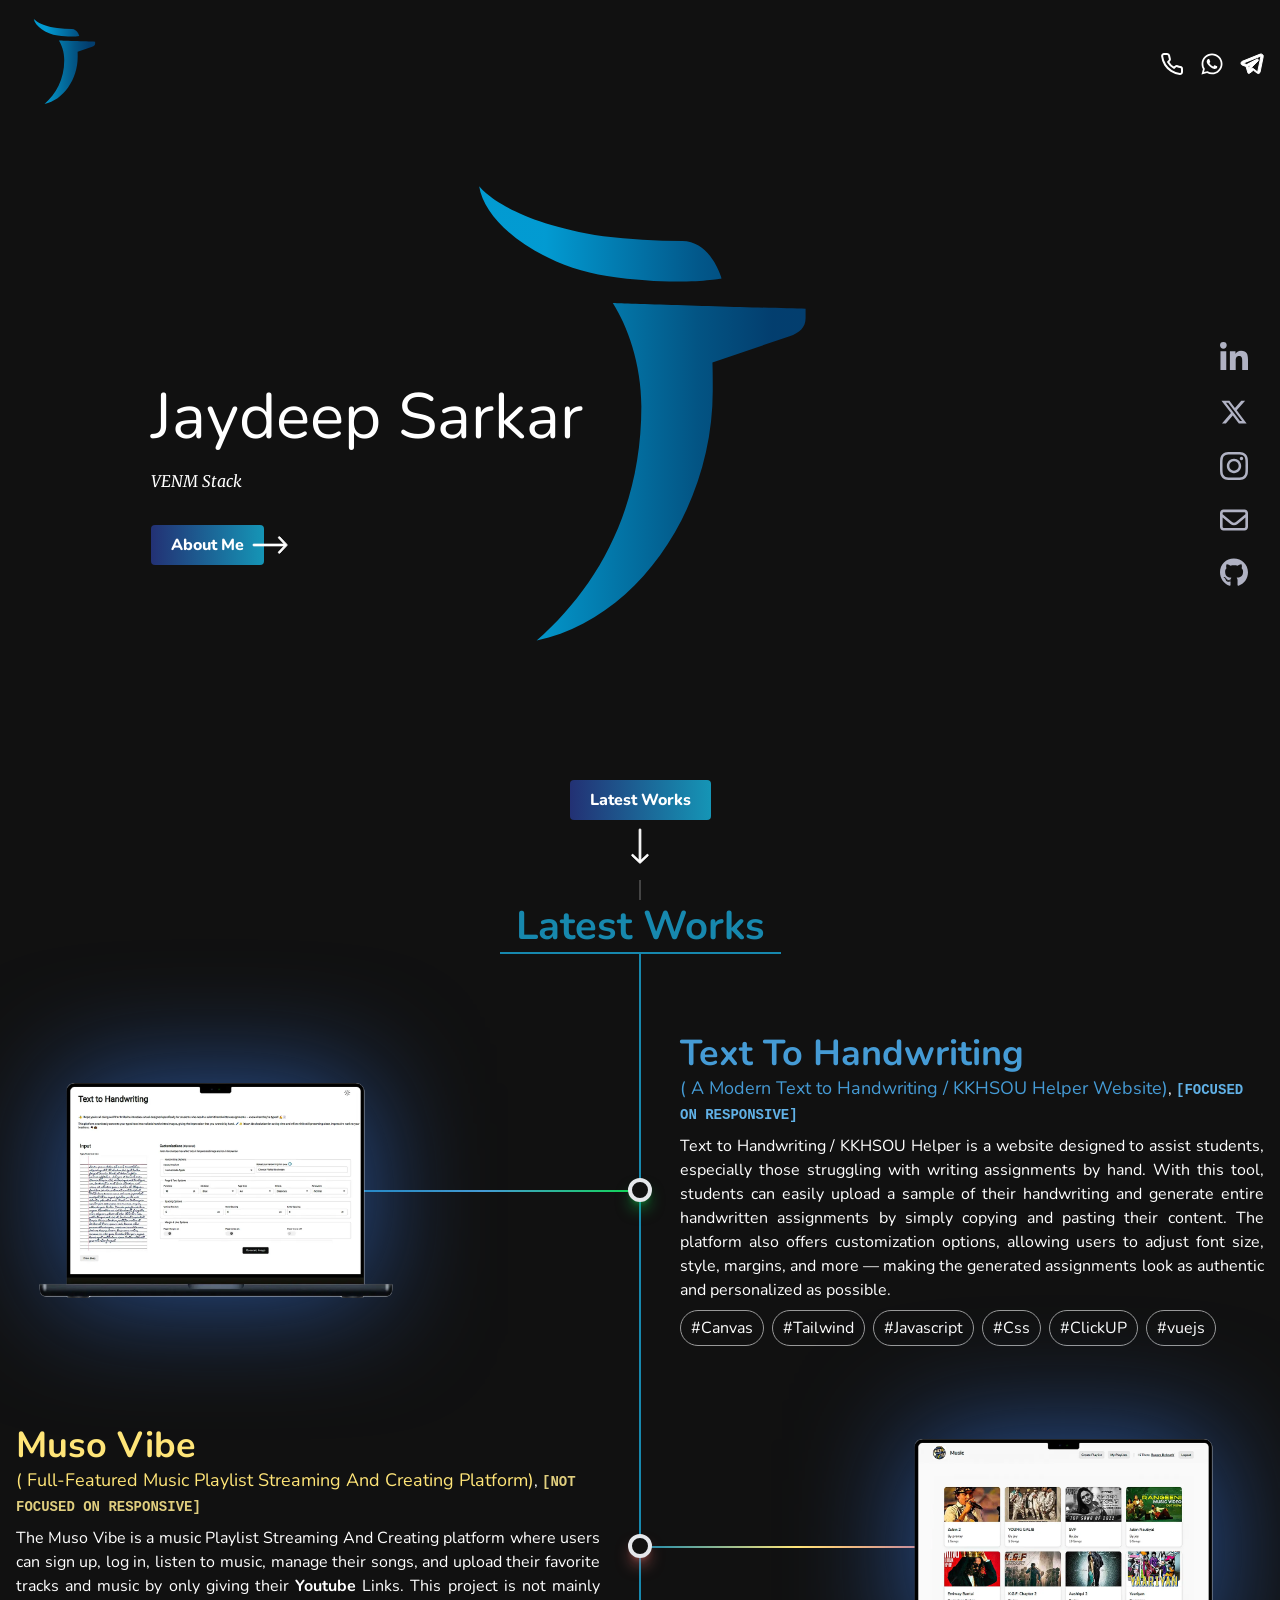
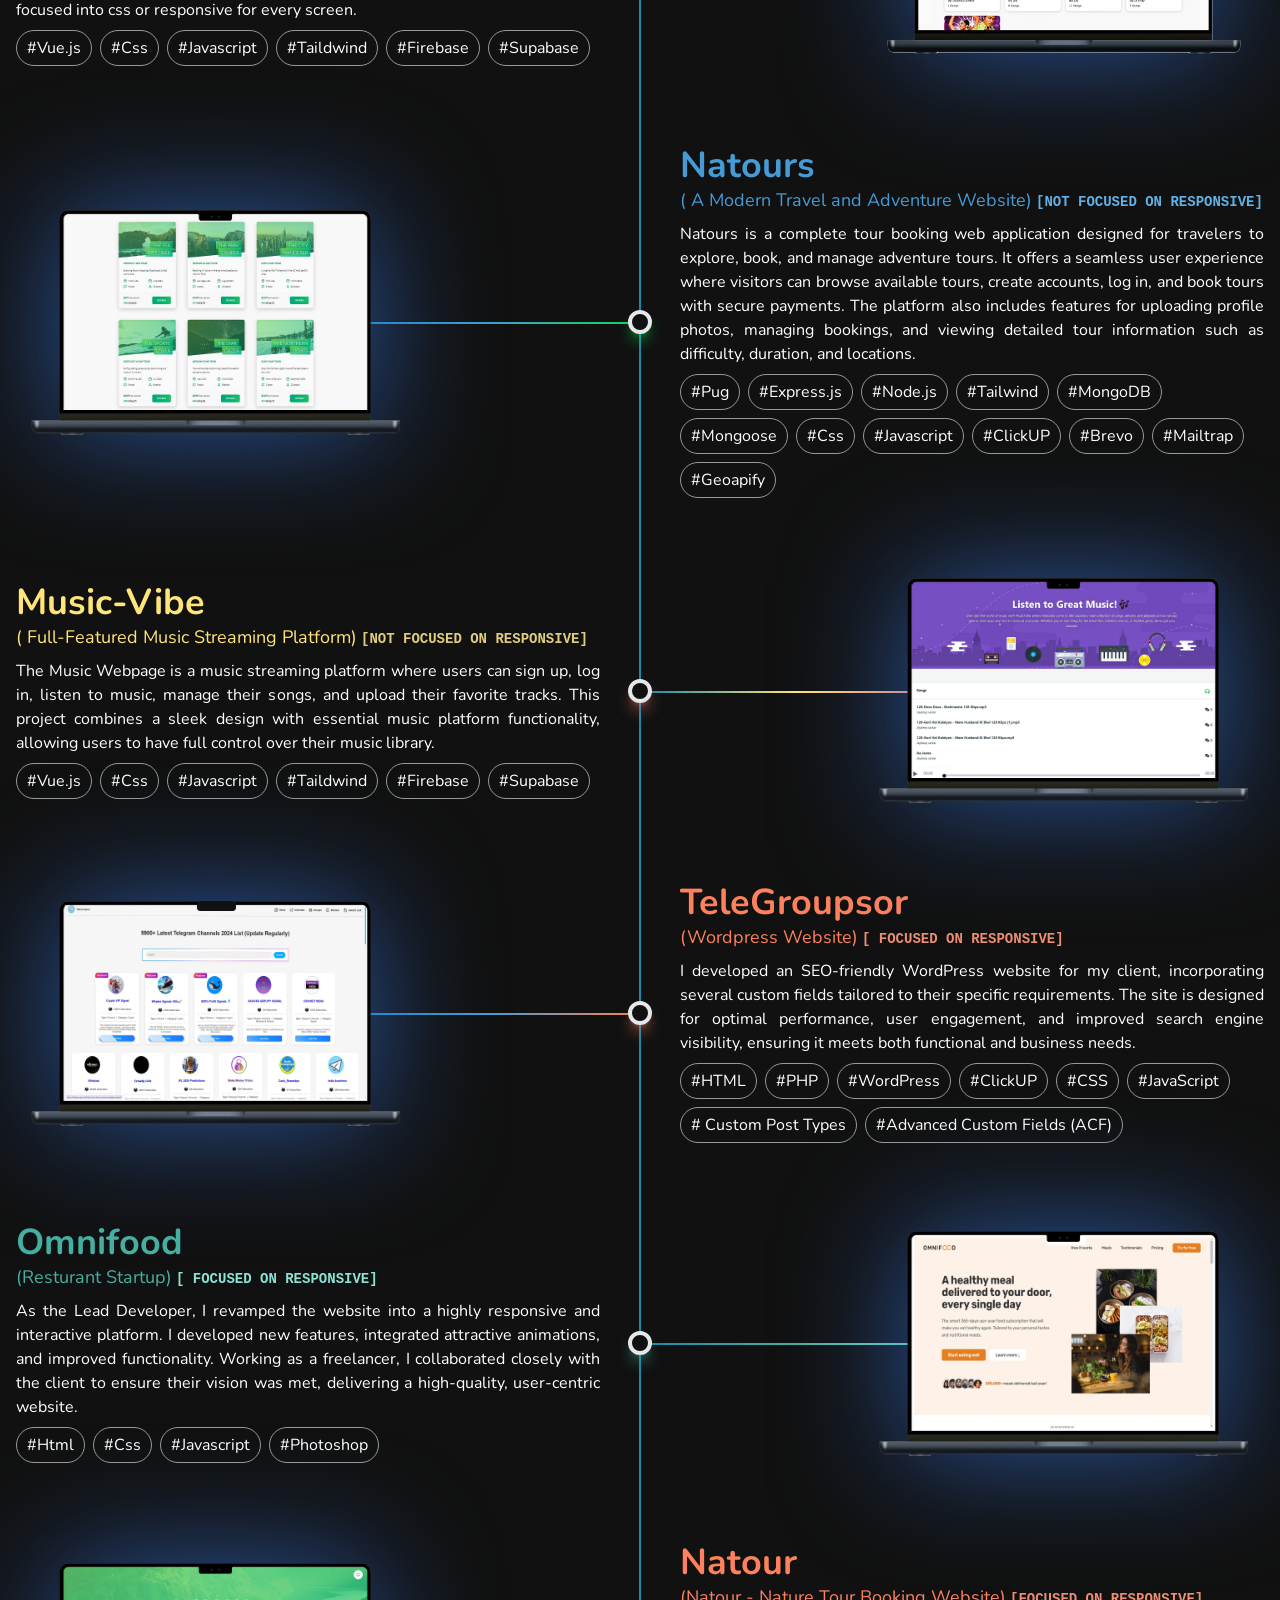
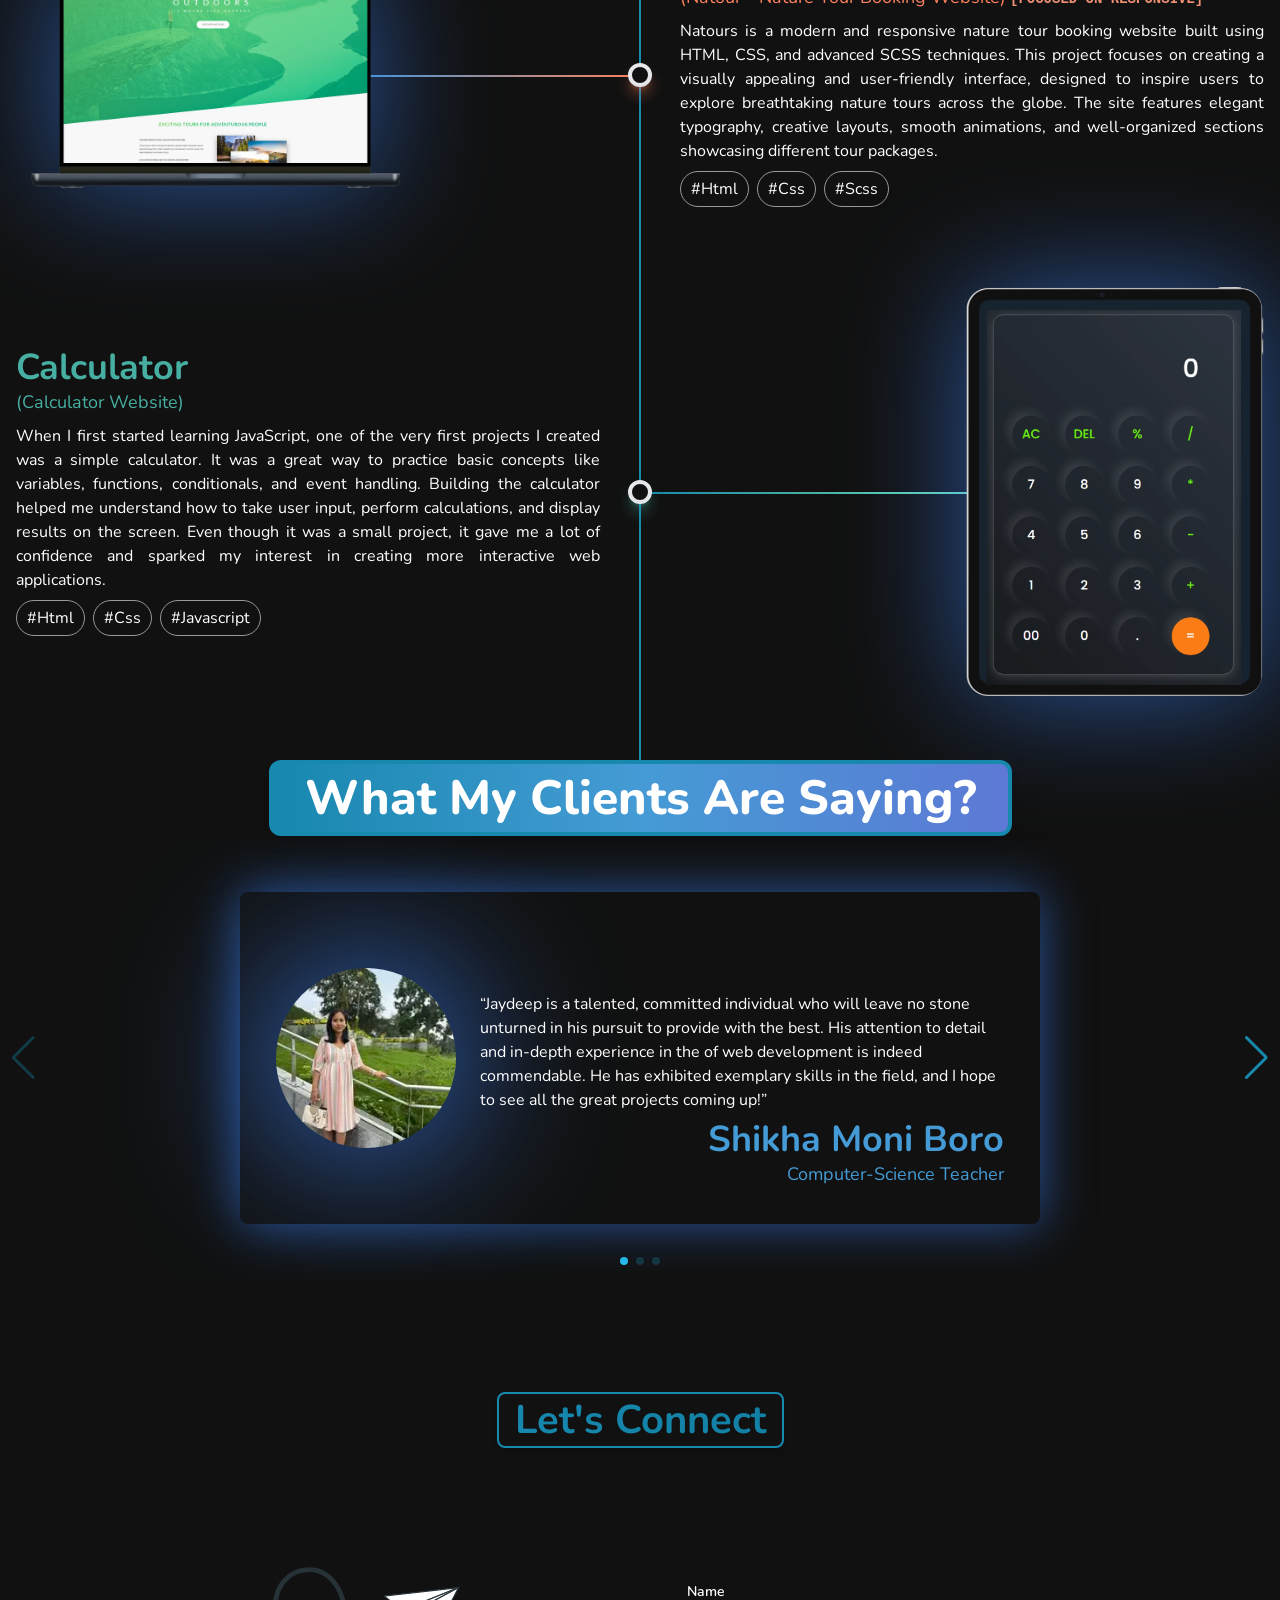
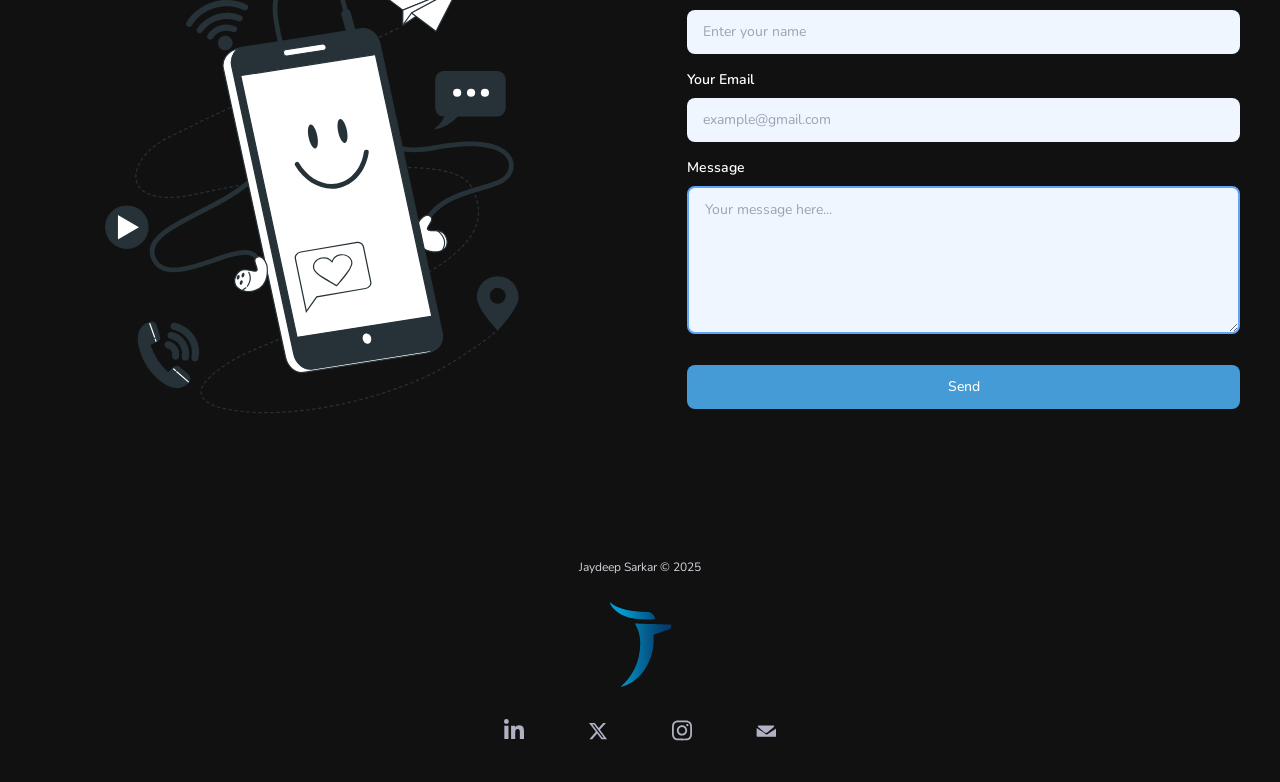
==== commit fc37b4d5: "fixing email not sending" ====
--- a/index.html
+++ b/index.html
@@ -564,7 +564,7 @@
           </p>
           <form
             id="contact-form"
-            name="contactUS2"
+            name="contactForm"
             netlify
           >
             <label
@@ -1972,7 +1972,8 @@
         </div>
         <form
           class="w-full md:w-1/2 p-6 rounded-lg animate__animated animate__fadeIn animate__delay-2s"
-          name="contactUS"
+          name="contact"
+          netlify
         >
           <div class="mb-4">
             <label
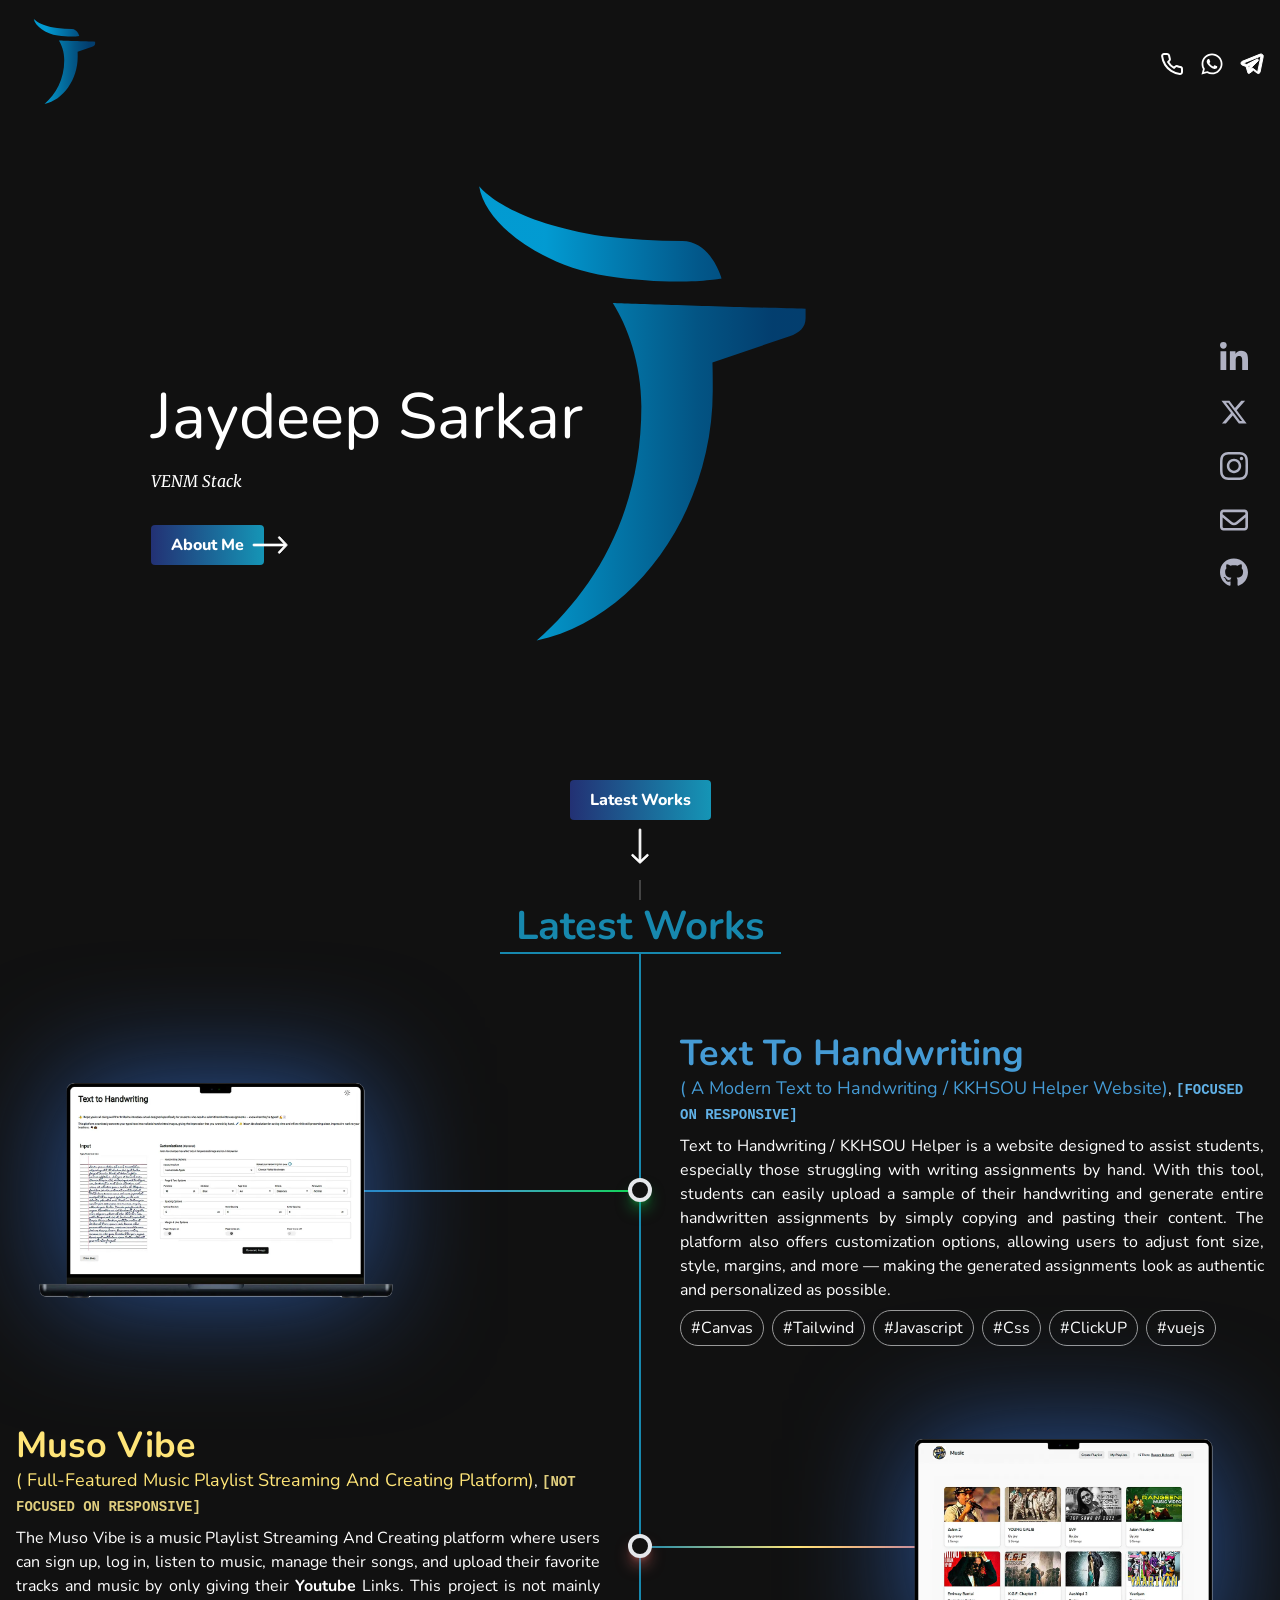
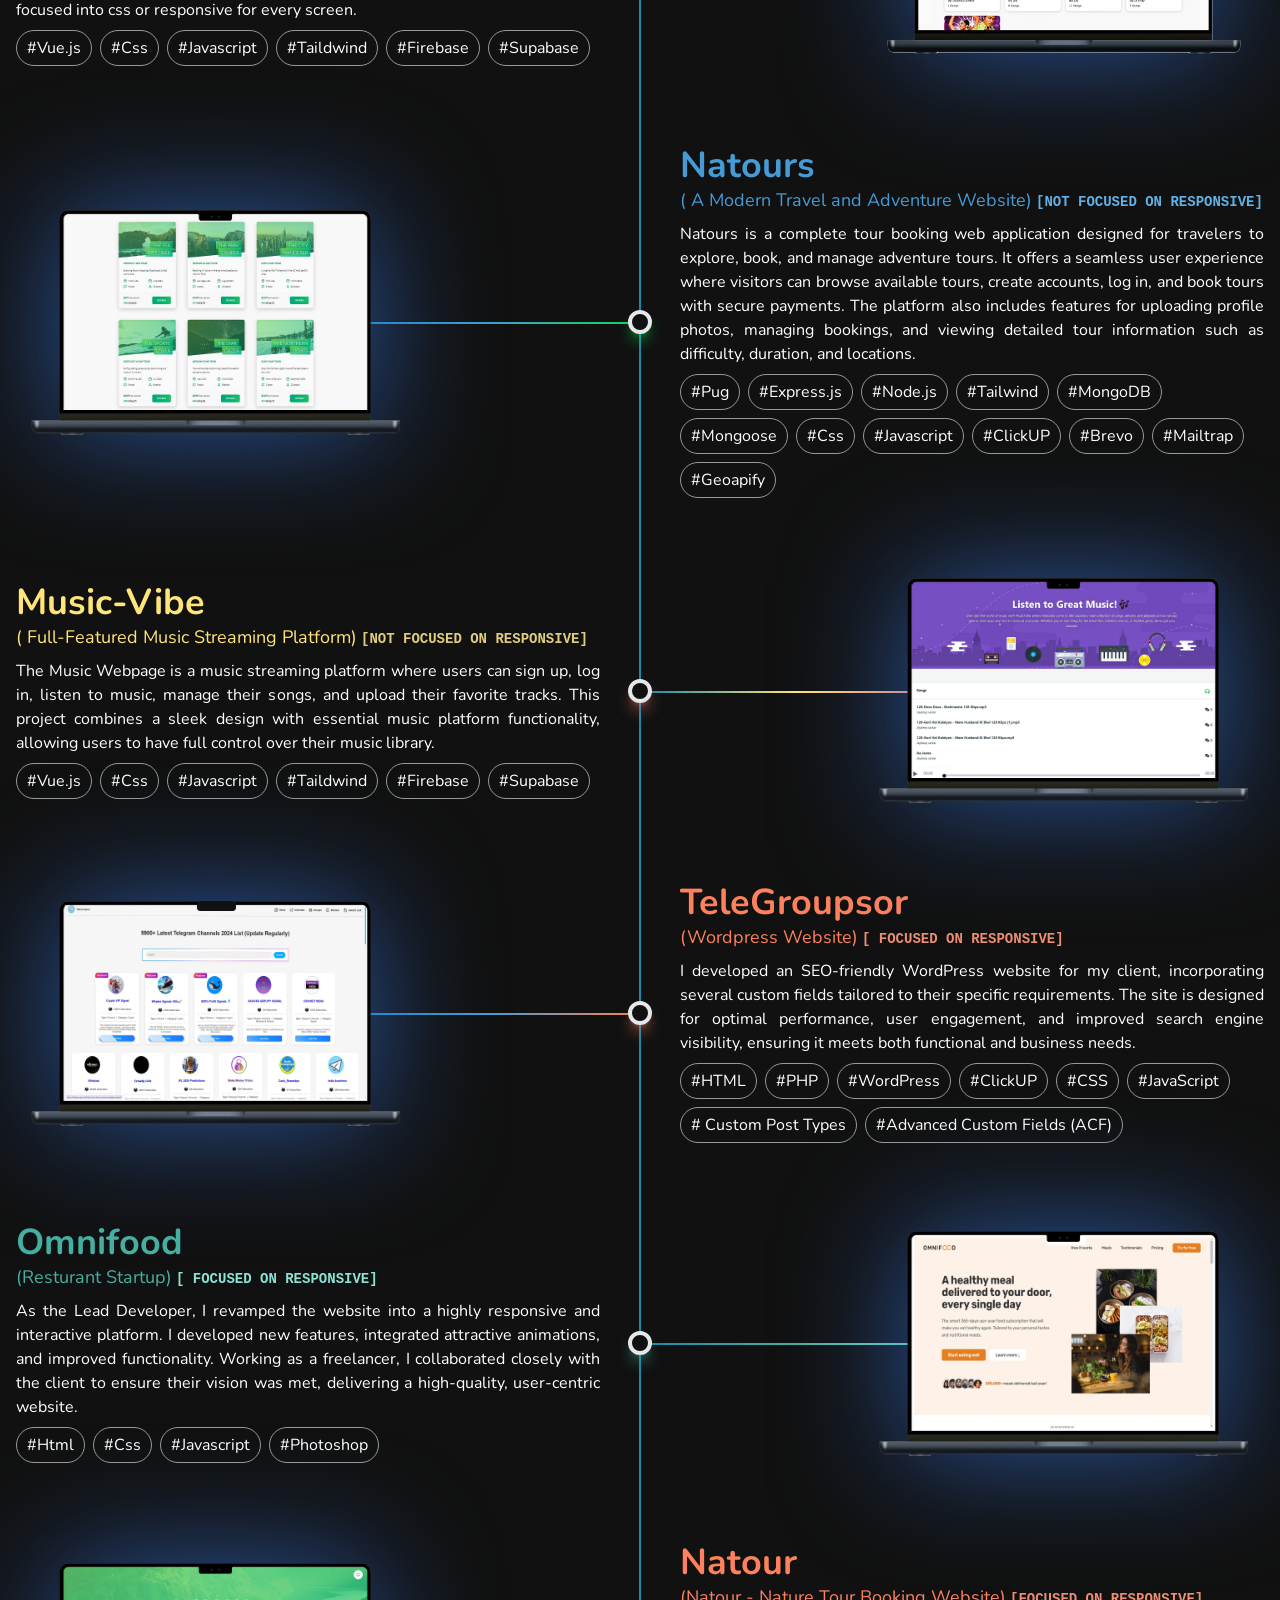
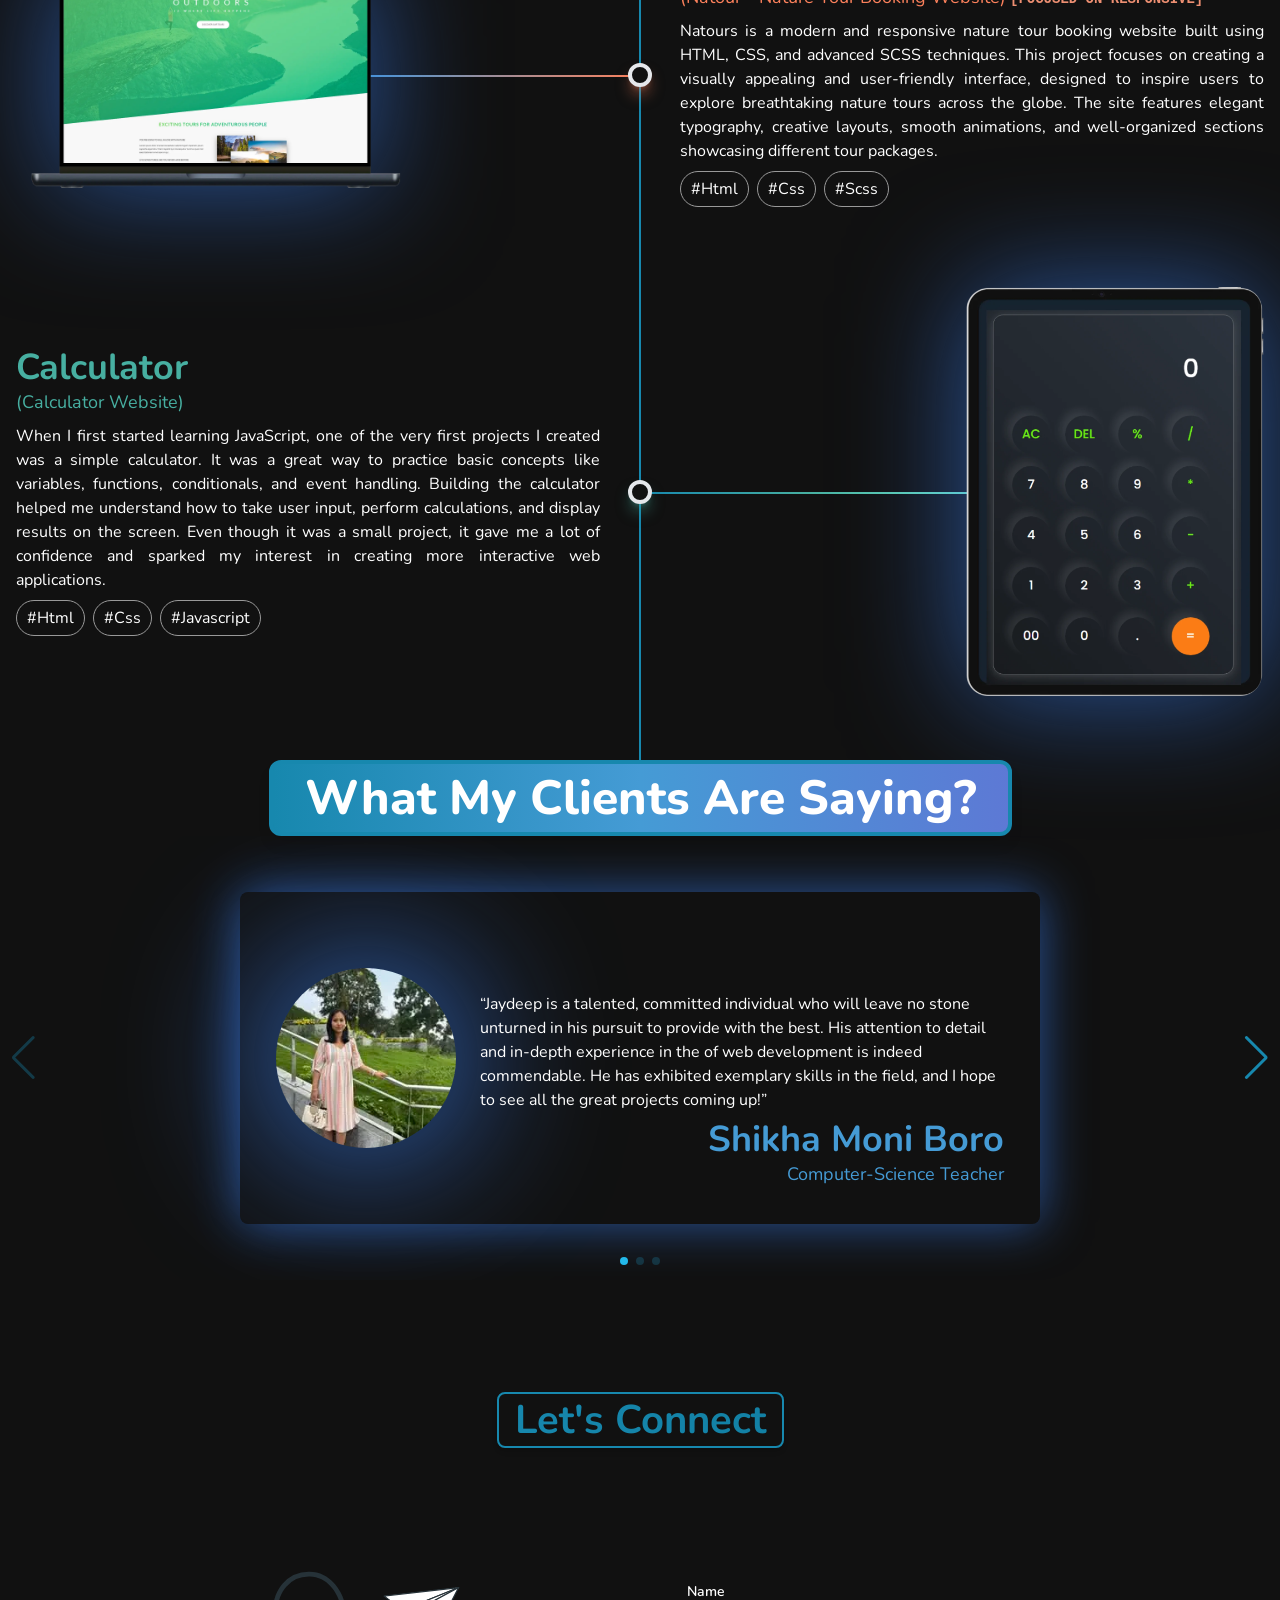
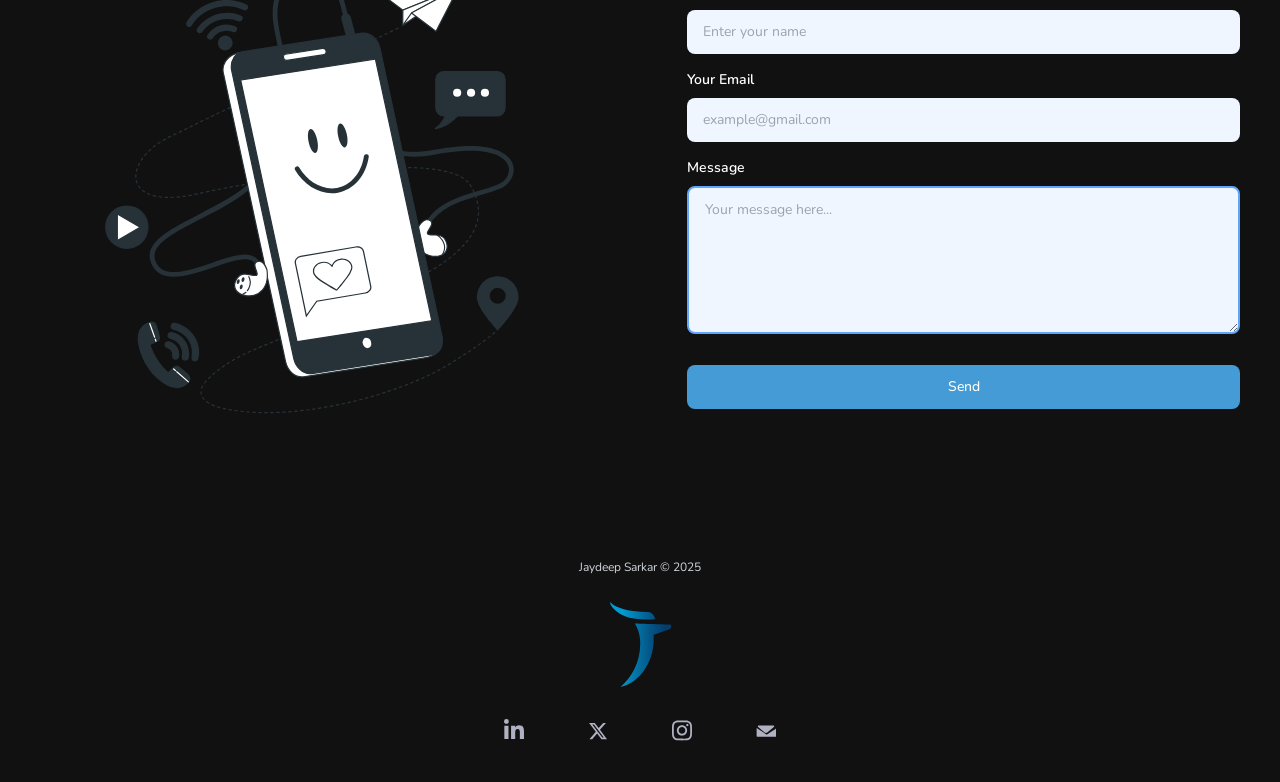
==== commit 045538ec: "Update index.html" ====
--- a/index.html
+++ b/index.html
@@ -479,7 +479,7 @@
           class="about"
         >
           <b><h1 id="about-title">About Me.</h1></b>
-          <i><p id="about-subtitle">Interactive Front-end developer.</p></i>
+          <i><p id="about-subtitle">Full Stack Developer.</p></i>
           <p id="about-description">
             I'm Jaydeep Sarkar, a 22-year-old Indian
             <span class="highlight">Freelancer Full Stack Developer</span>. I'm
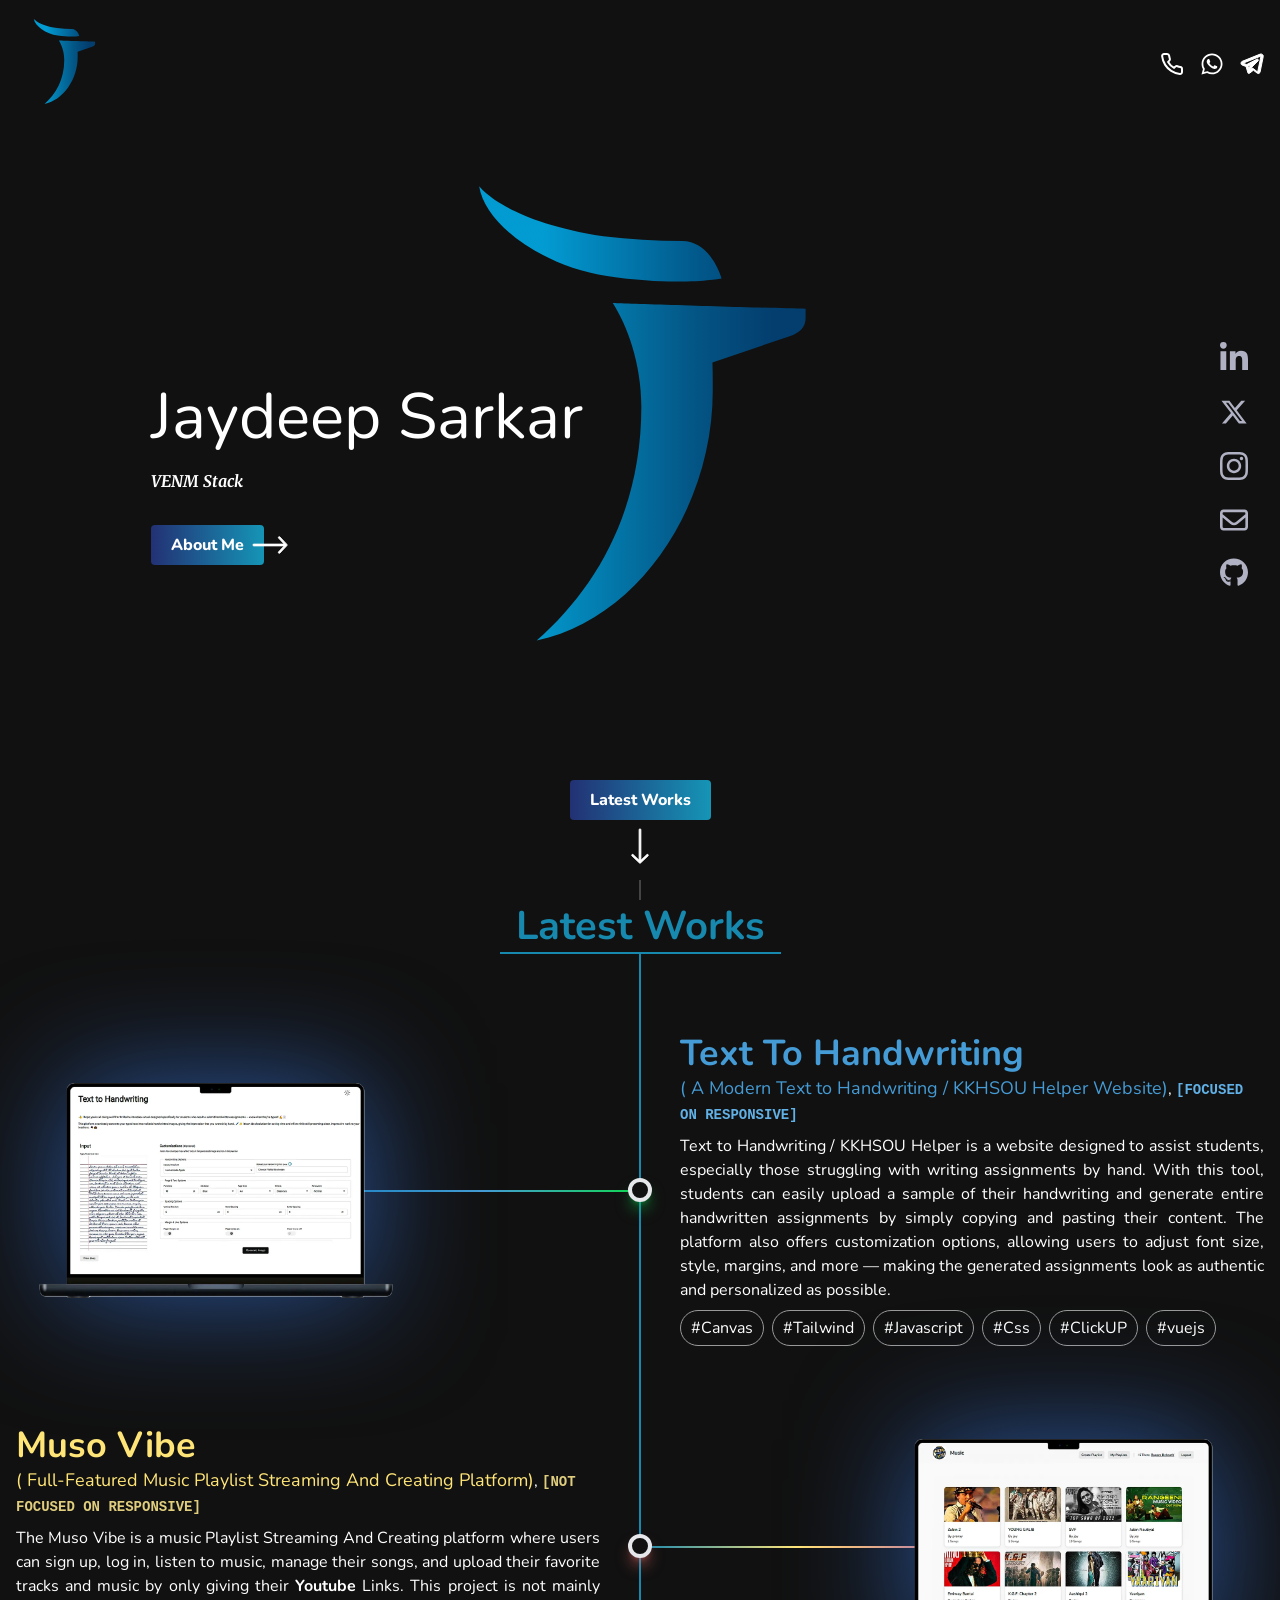
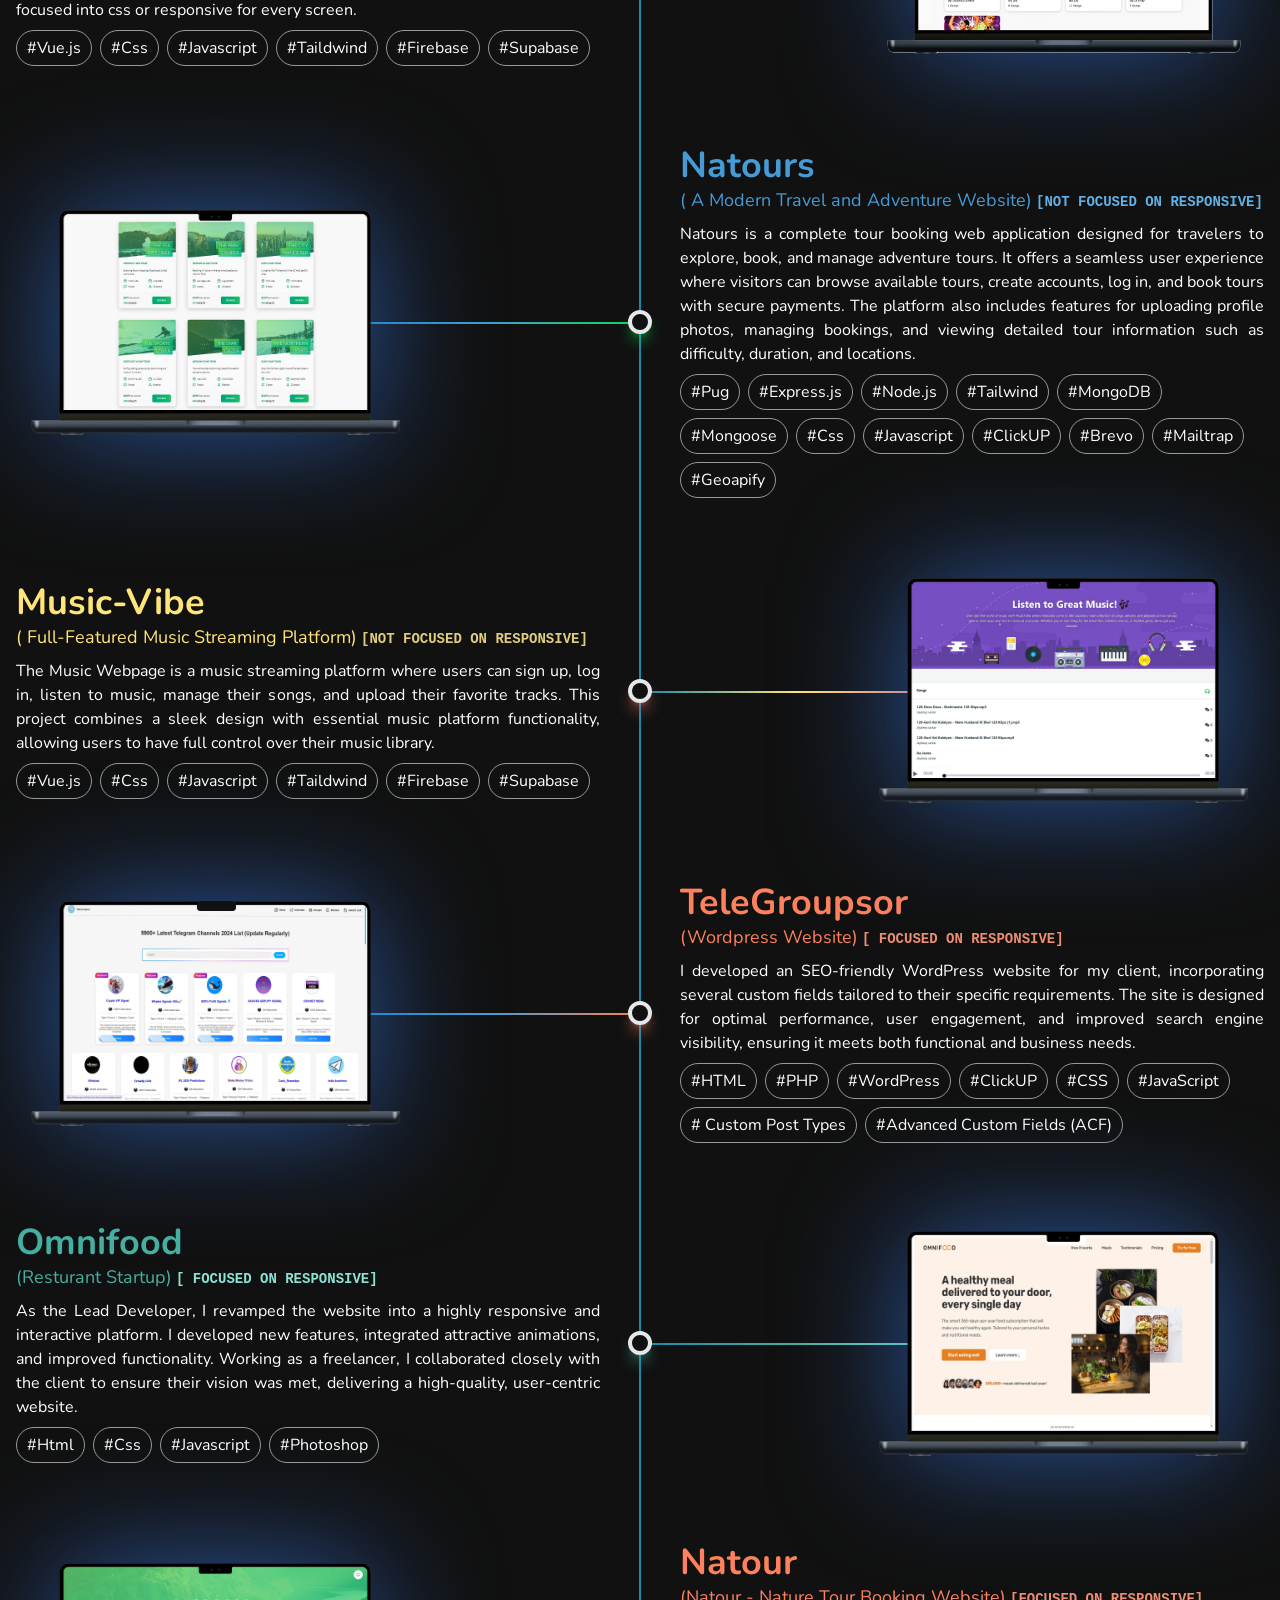
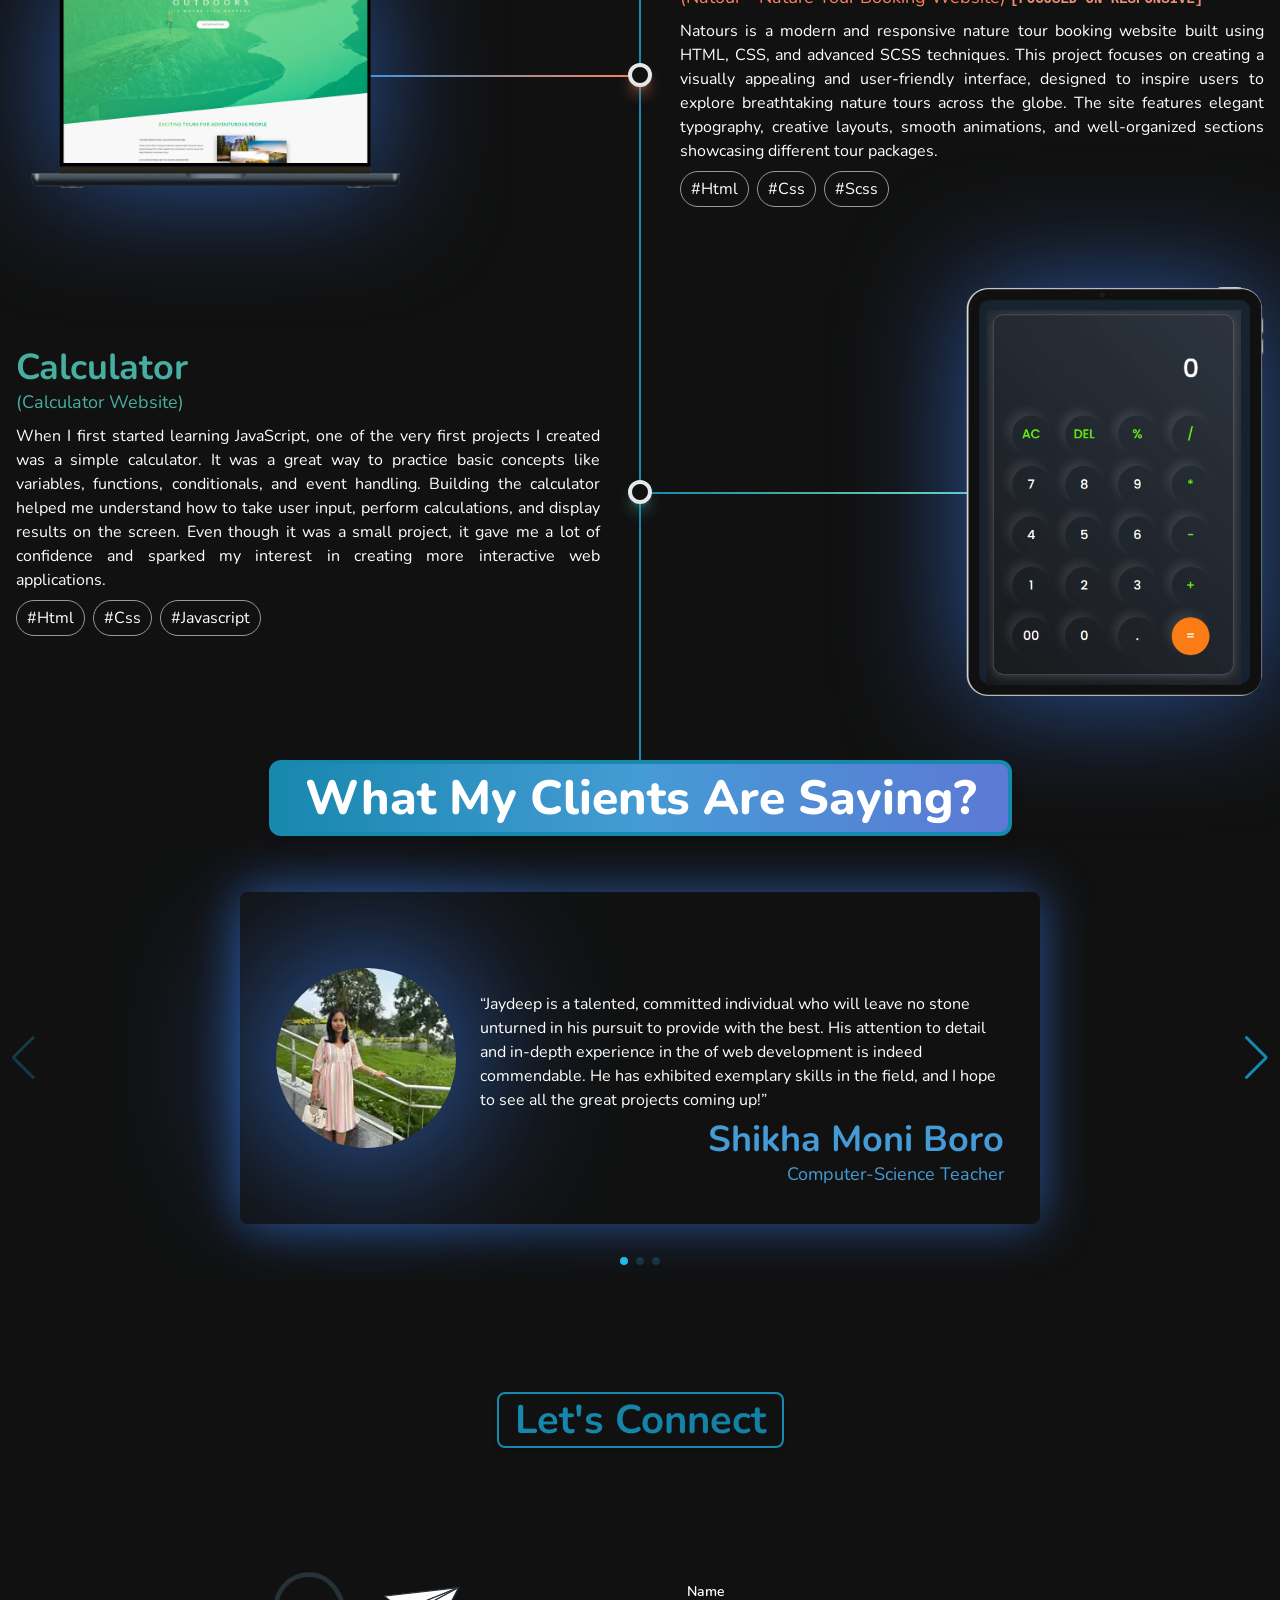
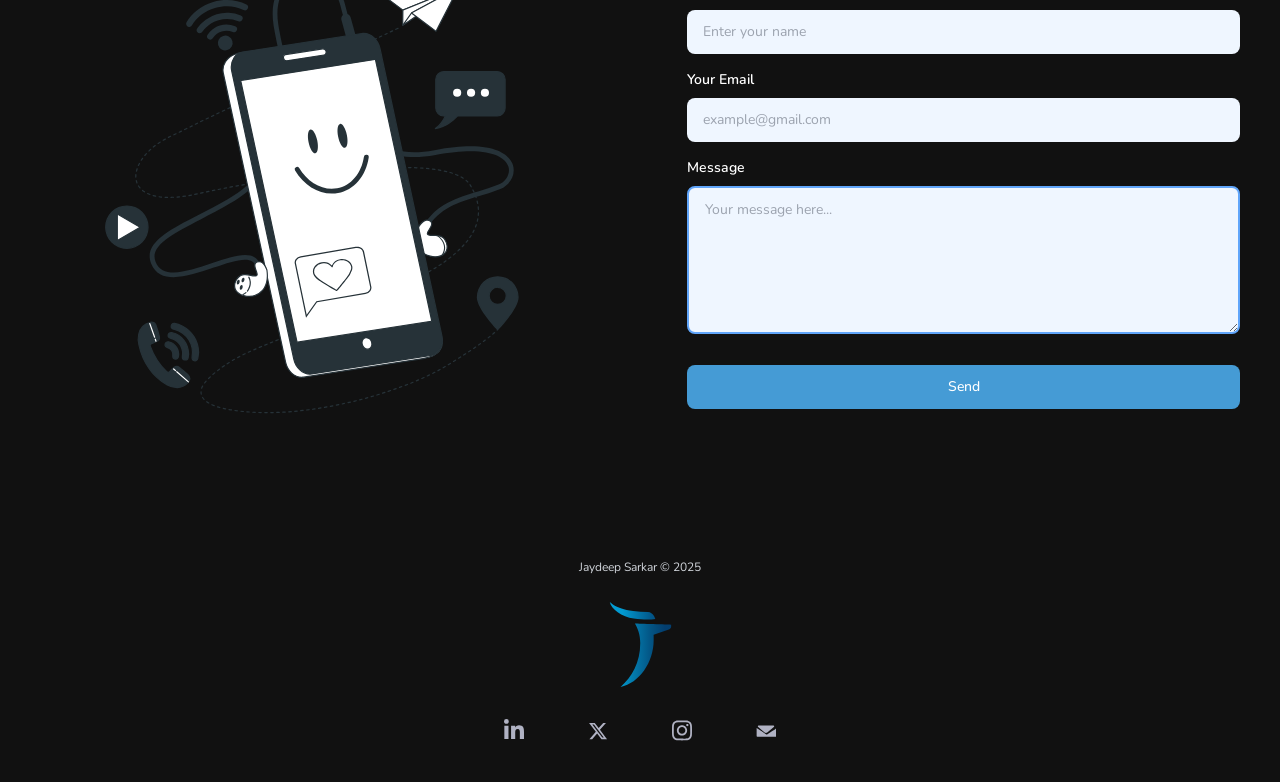
==== commit e027fb5f: "Update index.html" ====
--- a/index.html
+++ b/index.html
@@ -284,11 +284,12 @@
             >
               Jaydeep Sarkar
             </h1>
+            <b>
             <p
               class="pointer-events-none font-[merriweather] italic my-4 md:my-8"
             >
               VENM Stack
-            </p>
+            </p></b>
             <button
               class="bg-[#4595eb] py-2 px-5 rounded font-extrabold bg-gradient-to-l from-[#1595b6] to-[#1f2667e6] relative hover:scale-110 ease-in-out duration-100 group"
               id="openContainer"
@@ -479,25 +480,29 @@
           class="about"
         >
           <b><h1 id="about-title">About Me.</h1></b>
-          <i><p id="about-subtitle">Full Stack Developer.</p></i>
-          <p id="about-description">
-            I'm Jaydeep Sarkar, a 22-year-old Indian
-            <span class="highlight">Freelancer Full Stack Developer</span>. I'm
-            a weird guy who likes making weird things with web technologies. I
-            like to <span class="highlight">resolve</span> design problems,
-            <span class="highlight">create</span> smart user interfaces, and
-            <span class="highlight">imagine</span> useful interaction,
-            developing rich web experiences &
-            <span class="highlight">web applications</span>.
-            <!-- Download Link (styled with Tailwind) -->
-            <a
+          <i><b><p id="about-subtitle">Full Stack Developer.</p></b></i>
+         <section class="mb-12">
+      <h1 class="text-4xl md:text-5xl font-extrabold mb-4">
+        Howdy, I'm
+        <span
+          class="text-transparent bg-clip-text bg-gradient-to-r from-sky-500 to-blue-700 drop-shadow-lg"
+          >Jaydeep</span
+        >
+      </h1>
+      <p class="text-lg max-w-3xl text-gray-600">
+        I'm a Freelance Software Engineer with <span class="font-semibold text-blue-600">2+ years</span> of experience
+        crafting high-quality, scalable web apps that make clients smile.
+          <a
               href="https://drive.google.com/file/d/1oj00ZQnSuQIKL3zMlGWCgwNjMwzjo1sW/view?usp=sharing"
               class="inline-block mt-2 px-4 py-2 bg-blue-600 text-white text-sm font-medium rounded-lg shadow hover:bg-blue-700 transition"
               download
             >
               Download My CV
             </a>
-          </p>
+      </p>
+    </section>
+          
+        
           <p id="about-note">
             When not working or futzing around with code, I study how to escape
             from University. Actually <span class="highlight">for hire</span>.
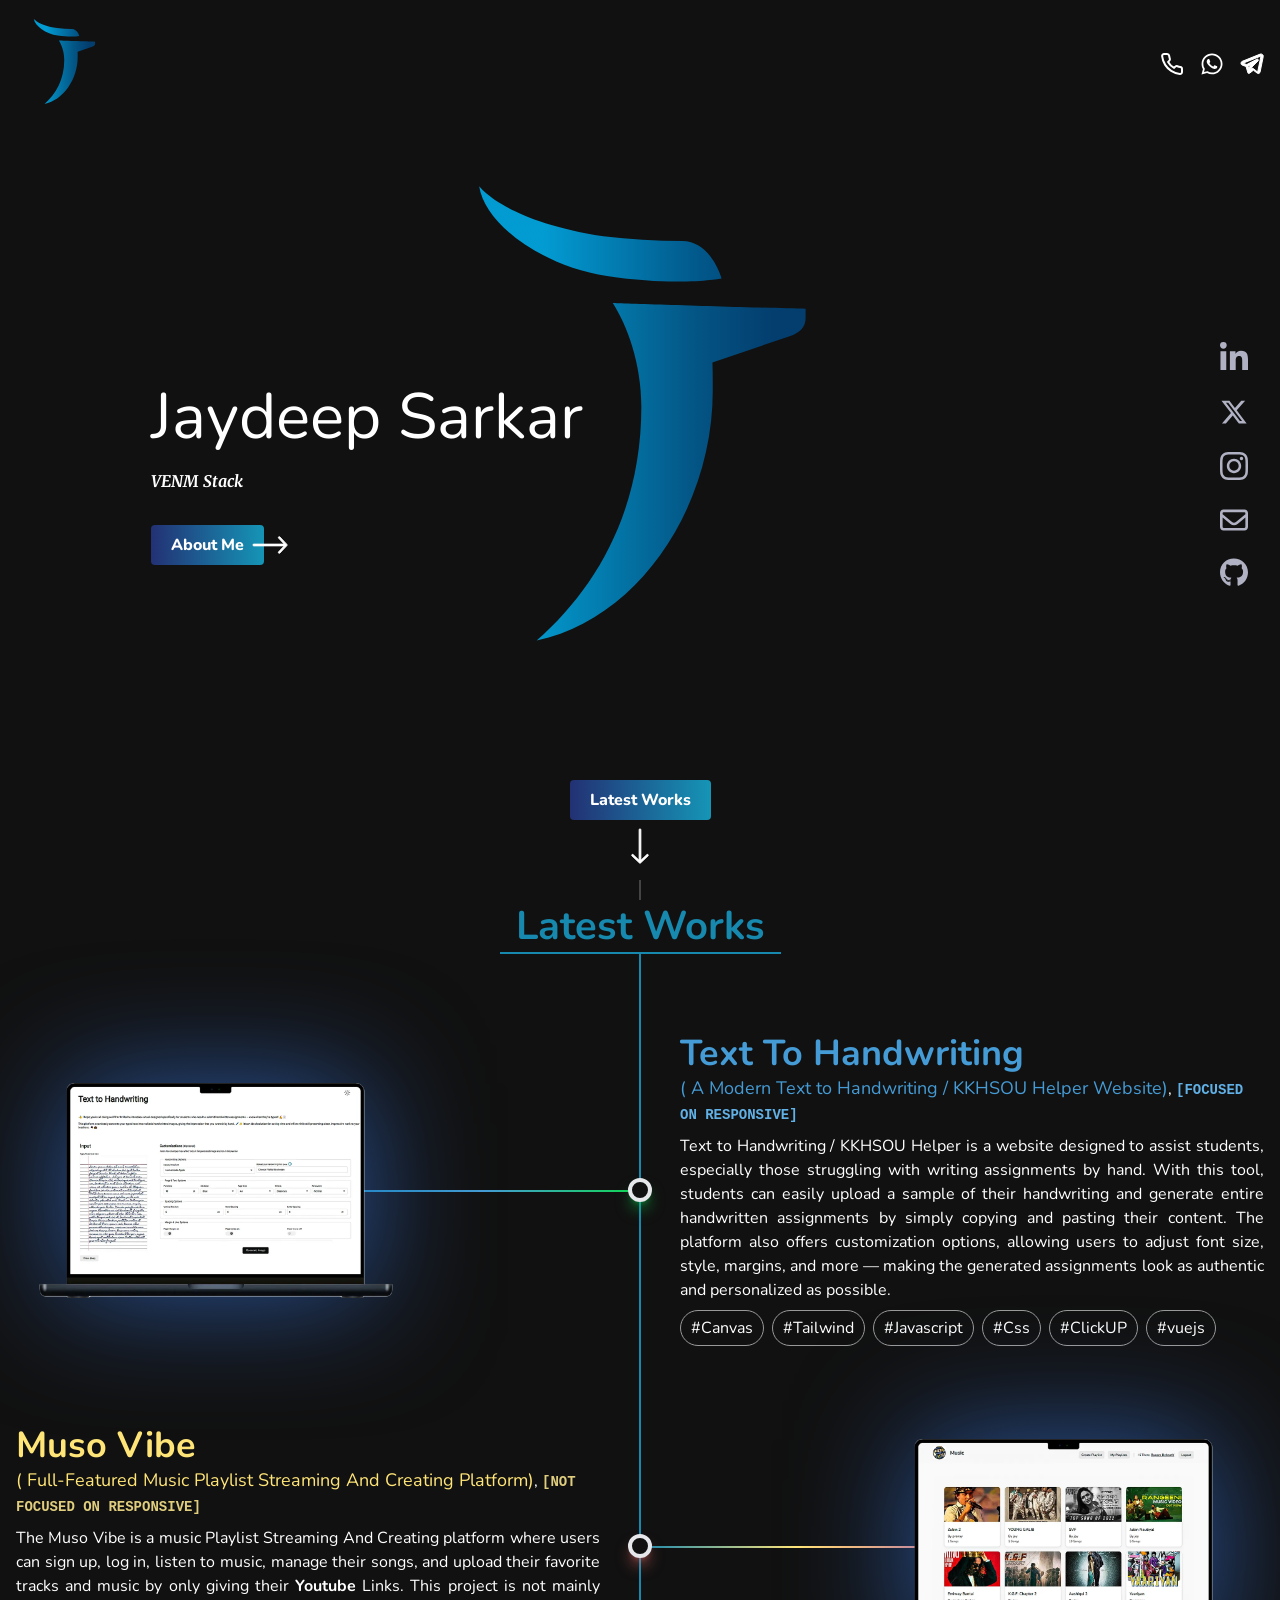
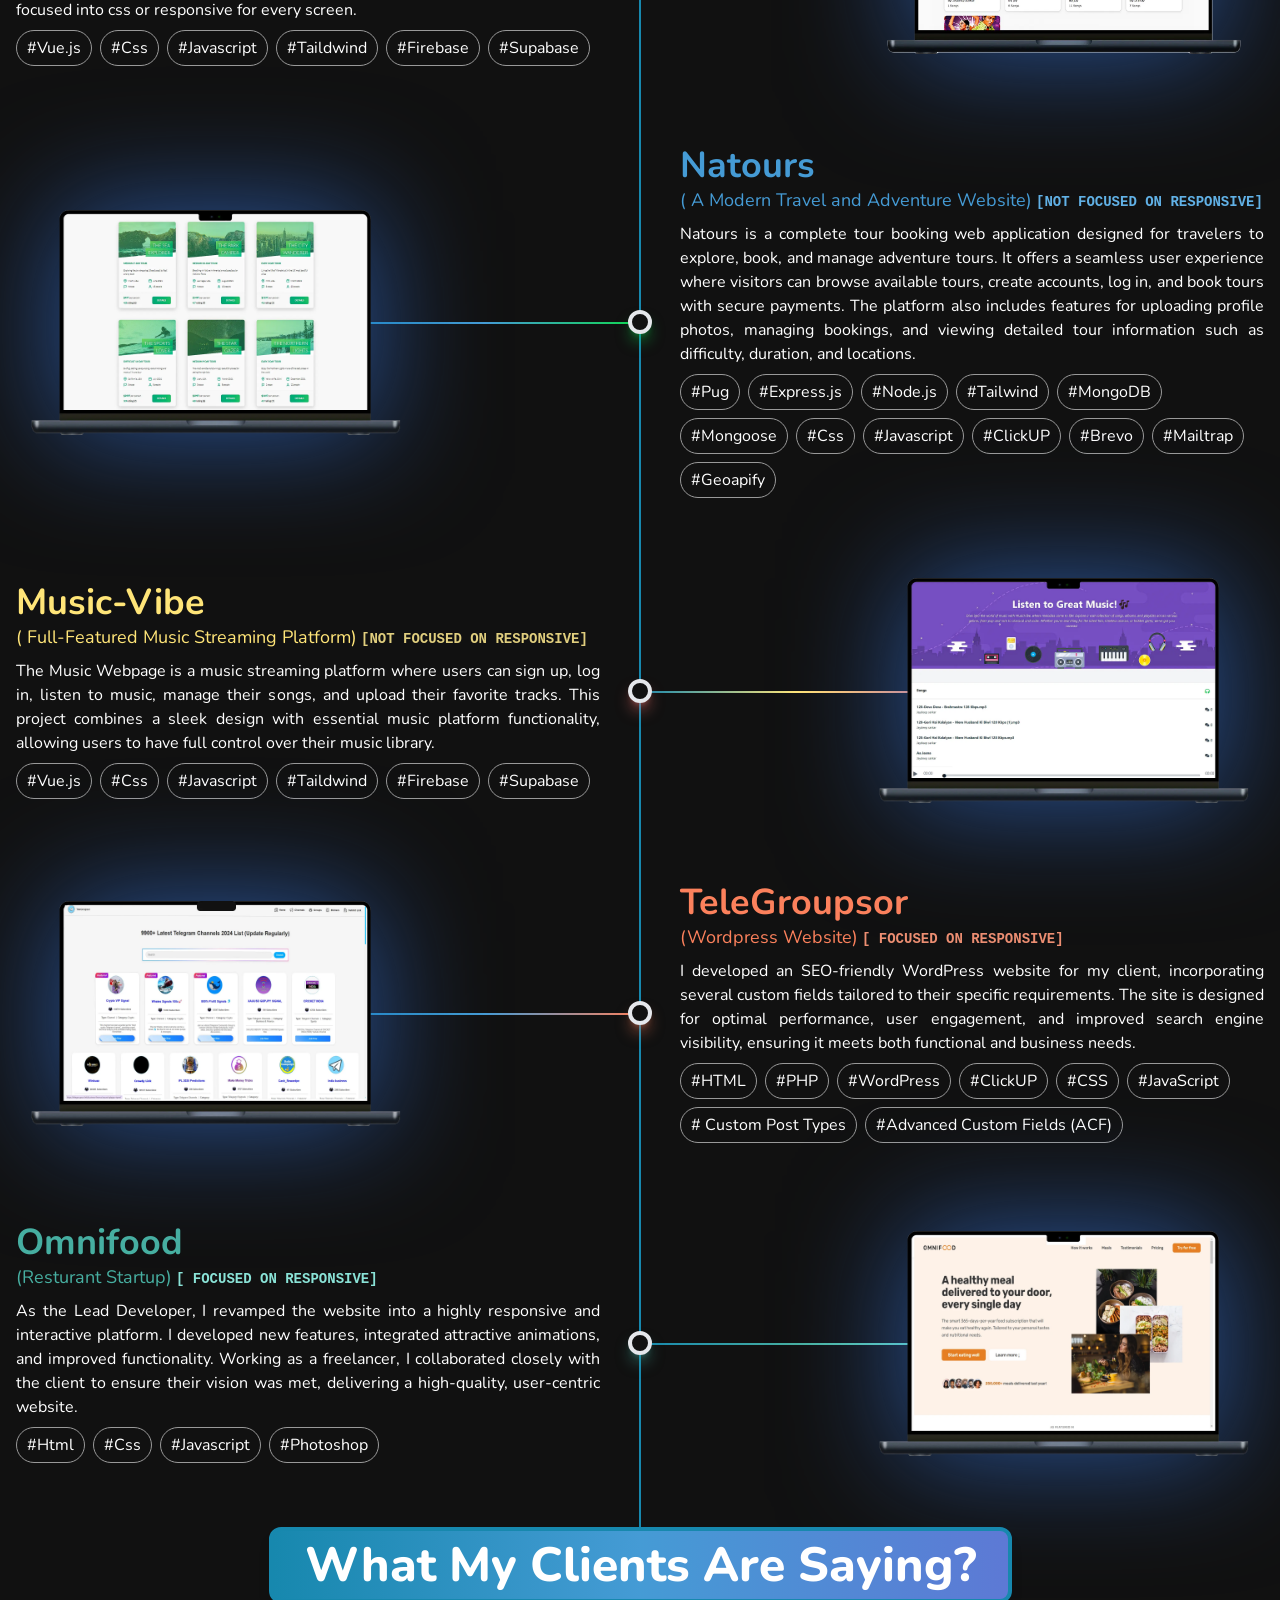
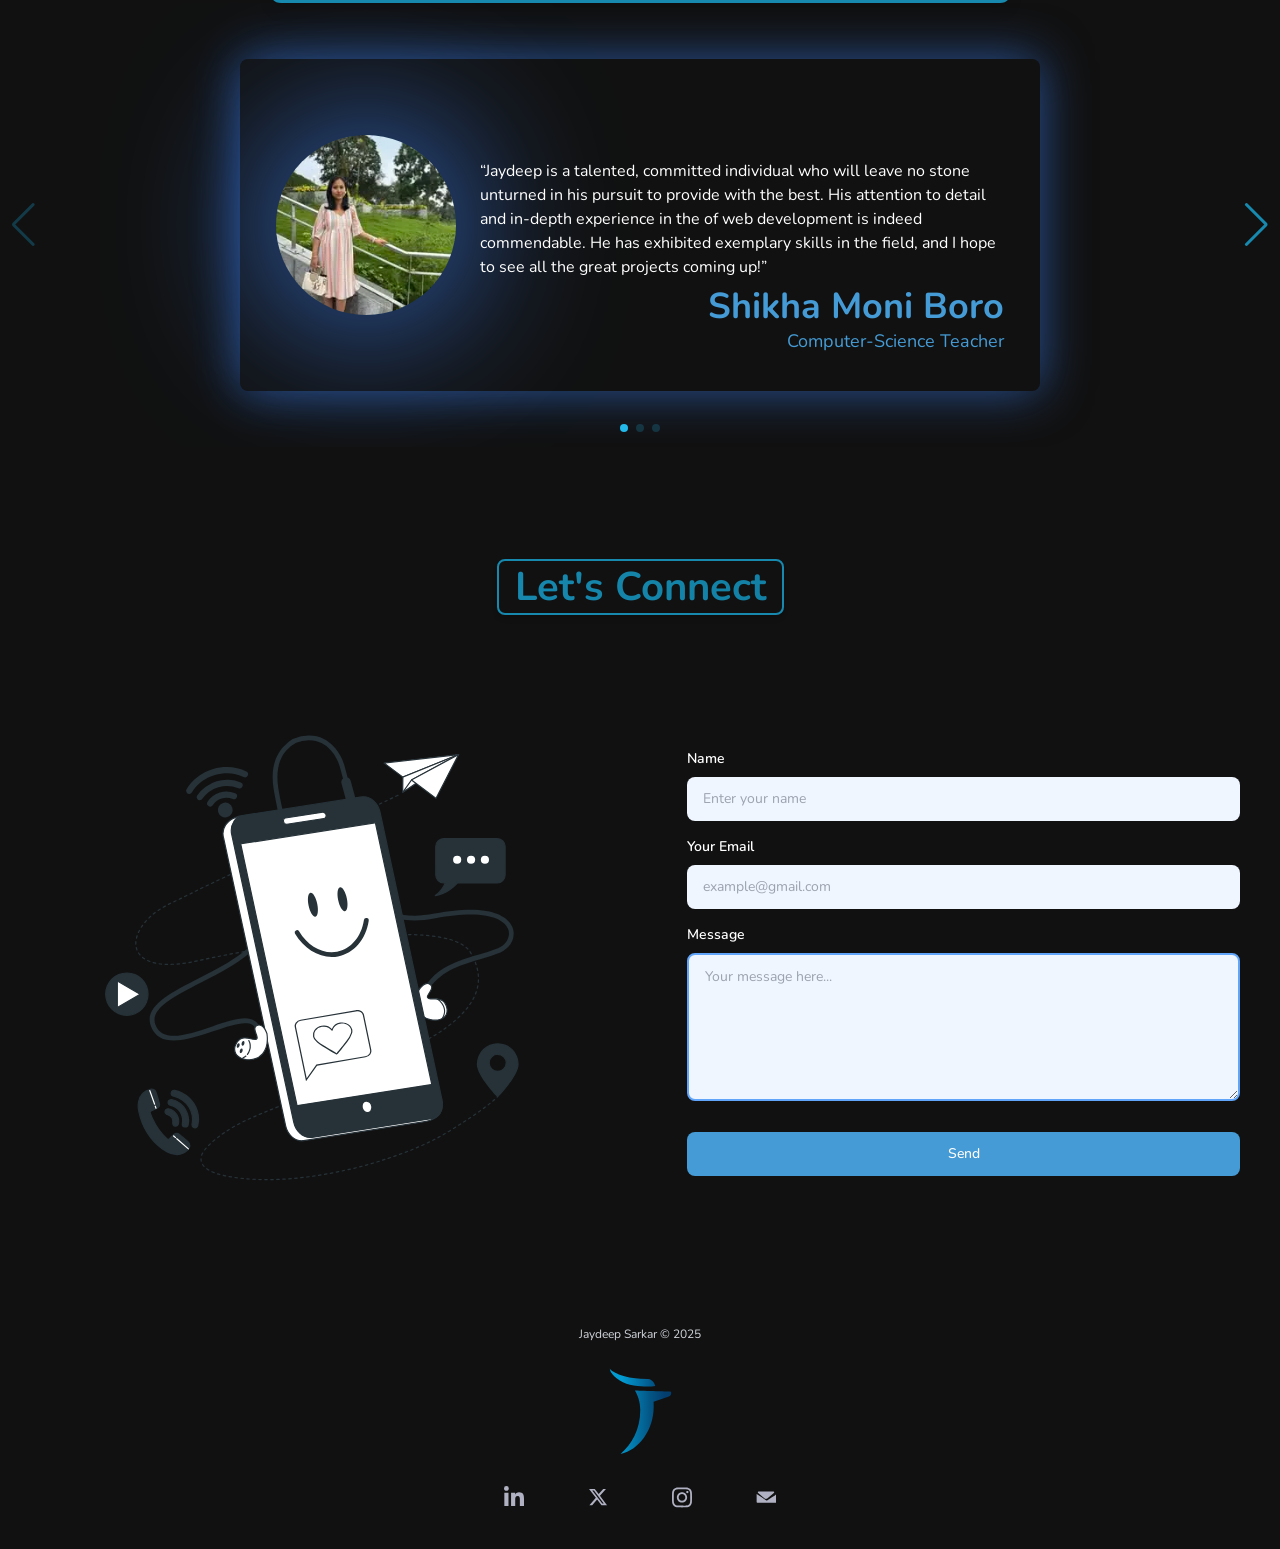
==== commit d8559e75: "final done" ====
--- a/index.html
+++ b/index.html
@@ -285,11 +285,12 @@
               Jaydeep Sarkar
             </h1>
             <b>
-            <p
-              class="pointer-events-none font-[merriweather] italic my-4 md:my-8"
-            >
-              VENM Stack
-            </p></b>
+              <p
+                class="pointer-events-none font-[merriweather] italic my-4 md:my-8"
+              >
+                VENM Stack
+              </p></b
+            >
             <button
               class="bg-[#4595eb] py-2 px-5 rounded font-extrabold bg-gradient-to-l from-[#1595b6] to-[#1f2667e6] relative hover:scale-110 ease-in-out duration-100 group"
               id="openContainer"
@@ -480,33 +481,39 @@
           class="about"
         >
           <b><h1 id="about-title">About Me.</h1></b>
-          <i><b><p id="about-subtitle">Full Stack Developer.</p></b></i>
-         <section class="mb-12">
-      <h1 class="text-4xl md:text-5xl font-extrabold mb-4">
-        Howdy, I'm
-        <span
-          class="text-transparent bg-clip-text bg-gradient-to-r from-sky-500 to-blue-700 drop-shadow-lg"
-          >Jaydeep</span
-        >
-      </h1>
-      <p class="text-lg max-w-3xl text-gray-600">
-        I'm a Freelance Software Engineer with <span class="font-semibold text-blue-600">2+ years</span> of experience
-        crafting high-quality, scalable web apps that make clients smile.
-          <a
-              href="https://drive.google.com/file/d/1oj00ZQnSuQIKL3zMlGWCgwNjMwzjo1sW/view?usp=sharing"
-              class="inline-block mt-2 px-4 py-2 bg-blue-600 text-white text-sm font-medium rounded-lg shadow hover:bg-blue-700 transition"
-              download
-            >
-              Download My CV
-            </a>
-      </p>
-    </section>
-          
-        
-          <p id="about-note">
-            When not working or futzing around with code, I study how to escape
-            from University. Actually <span class="highlight">for hire</span>.
-          </p>
+          <i
+            ><b
+              ><h2
+                id="about-subtitle"
+                class="text-transparent bg-clip-text bg-gradient-to-r from-sky-500 to-blue-700 drop-shadow-lg"
+              >
+                Full Stack Developer.
+              </h2></b
+            ></i
+          >
+          <section class="mb-12">
+            <h1 class="text-4xl md:text-5xl font-extrabold mb-4">
+              Howdy, I'm
+              <span
+                class="text-transparent bg-clip-text bg-gradient-to-r from-sky-500 to-blue-700 drop-shadow-lg"
+                >Jaydeep</span
+              >
+            </h1>
+            <p class="text-lg max-w-3xl text-gray-600">
+              I'm a Freelance Software Engineer with
+              <span class="font-semibold text-blue-600">2+ years</span> of
+              experience crafting high-quality, scalable web apps that make
+              clients smile.
+              <a
+                href="https://drive.google.com/file/d/1oj00ZQnSuQIKL3zMlGWCgwNjMwzjo1sW/view?usp=sharing"
+                class="inline-block mt-2 px-4 py-2 bg-blue-600 text-white text-sm font-medium rounded-lg shadow hover:bg-blue-700 transition"
+                download
+              >
+                Download My CV
+              </a>
+            </p>
+          </section>
+
           <div
             id="skills-container"
             class="skills"
@@ -1294,7 +1301,7 @@
           </div>
         </a>
       </div>
-      <div
+      <!-- <div
         class="flex flex-col sm:flex-row gap-4 mt-12 sm:gap-[80px] items-center sm:mt-20 relative"
       >
         <div
@@ -1473,7 +1480,7 @@
             </span>
           </div>
         </a>
-      </div>
+      </div> -->
       <div
         class="w-[2px] hidden sm:block bg-[#1788ae] absolute top-0 bottom-0 left-1/2 -translate-x-1/2"
       ></div>
--- a/output.css
+++ b/output.css
@@ -699,6 +699,10 @@
   margin-top: -2.5rem;
 }
 
+.mb-12 {
+  margin-bottom: 3rem;
+}
+
 .mb-2 {
   margin-bottom: 0.5rem;
 }
@@ -830,6 +834,10 @@
 .w-max {
   width: -moz-max-content;
   width: max-content;
+}
+
+.max-w-3xl {
+  max-width: 48rem;
 }
 
 .max-w-\[300px\] {
@@ -1112,6 +1120,12 @@
   --tw-gradient-stops: var(--tw-gradient-from), var(--tw-gradient-to);
 }
 
+.from-sky-500 {
+  --tw-gradient-from: #0ea5e9 var(--tw-gradient-from-position);
+  --tw-gradient-to: rgb(14 165 233 / 0) var(--tw-gradient-to-position);
+  --tw-gradient-stops: var(--tw-gradient-from), var(--tw-gradient-to);
+}
+
 .via-\[\#459bd5\] {
   --tw-gradient-to: rgb(69 155 213 / 0)  var(--tw-gradient-to-position);
   --tw-gradient-stops: var(--tw-gradient-from), #459bd5 var(--tw-gradient-via-position), var(--tw-gradient-to);
@@ -1163,6 +1177,10 @@
   --tw-gradient-to: #ff7c78 var(--tw-gradient-to-position);
 }
 
+.to-blue-700 {
+  --tw-gradient-to: #1d4ed8 var(--tw-gradient-to-position);
+}
+
 .bg-clip-text {
   -webkit-background-clip: text;
           background-clip: text;
@@ -1300,6 +1318,11 @@
   line-height: 1.5rem;
 }
 
+.text-lg {
+  font-size: 1.125rem;
+  line-height: 1.75rem;
+}
+
 .text-sm {
   font-size: 0.875rem;
   line-height: 1.25rem;
@@ -1350,14 +1373,29 @@
   color: rgb(71 175 161 / var(--tw-text-opacity, 1));
 }
 
+.text-\[\#61b1e6\] {
+  --tw-text-opacity: 1;
+  color: rgb(97 177 230 / var(--tw-text-opacity, 1));
+}
+
+.text-\[\#8ae3d7\] {
+  --tw-text-opacity: 1;
+  color: rgb(138 227 215 / var(--tw-text-opacity, 1));
+}
+
 .text-\[\#b0b2c3\] {
   --tw-text-opacity: 1;
   color: rgb(176 178 195 / var(--tw-text-opacity, 1));
 }
 
-.text-\[\#e8d89e\] {
+.text-\[\#e0ce7e\] {
   --tw-text-opacity: 1;
-  color: rgb(232 216 158 / var(--tw-text-opacity, 1));
+  color: rgb(224 206 126 / var(--tw-text-opacity, 1));
+}
+
+.text-\[\#ed8f72\] {
+  --tw-text-opacity: 1;
+  color: rgb(237 143 114 / var(--tw-text-opacity, 1));
 }
 
 .text-\[\#fc815c\] {
@@ -1380,11 +1418,21 @@
   color: rgb(0 0 0 / var(--tw-text-opacity, 1));
 }
 
+.text-blue-600 {
+  --tw-text-opacity: 1;
+  color: rgb(37 99 235 / var(--tw-text-opacity, 1));
+}
+
 .text-gray-300 {
   --tw-text-opacity: 1;
   color: rgb(209 213 219 / var(--tw-text-opacity, 1));
 }
 
+.text-gray-600 {
+  --tw-text-opacity: 1;
+  color: rgb(75 85 99 / var(--tw-text-opacity, 1));
+}
+
 .text-gray-900 {
   --tw-text-opacity: 1;
   color: rgb(17 24 39 / var(--tw-text-opacity, 1));
@@ -1397,76 +1445,6 @@
 .text-white {
   --tw-text-opacity: 1;
   color: rgb(255 255 255 / var(--tw-text-opacity, 1));
-}
-
-.text-\[\#554810\] {
-  --tw-text-opacity: 1;
-  color: rgb(85 72 16 / var(--tw-text-opacity, 1));
-}
-
-.text-\[\#a08f41\] {
-  --tw-text-opacity: 1;
-  color: rgb(160 143 65 / var(--tw-text-opacity, 1));
-}
-
-.text-\[\#e0ce7e\] {
-  --tw-text-opacity: 1;
-  color: rgb(224 206 126 / var(--tw-text-opacity, 1));
-}
-
-.text-\[\#84e1f0\] {
-  --tw-text-opacity: 1;
-  color: rgb(132 225 240 / var(--tw-text-opacity, 1));
-}
-
-.text-\[\#ff9a8b\] {
-  --tw-text-opacity: 1;
-  color: rgb(255 154 139 / var(--tw-text-opacity, 1));
-}
-
-.text-\[\#ffc107\] {
-  --tw-text-opacity: 1;
-  color: rgb(255 193 7 / var(--tw-text-opacity, 1));
-}
-
-.text-\[\#ffd54f\] {
-  --tw-text-opacity: 1;
-  color: rgb(255 213 79 / var(--tw-text-opacity, 1));
-}
-
-.text-\[\#ffecb3\] {
-  --tw-text-opacity: 1;
-  color: rgb(255 236 179 / var(--tw-text-opacity, 1));
-}
-
-.text-\[\#e53935\] {
-  --tw-text-opacity: 1;
-  color: rgb(229 57 53 / var(--tw-text-opacity, 1));
-}
-
-.text-\[\#ef5350\] {
-  --tw-text-opacity: 1;
-  color: rgb(239 83 80 / var(--tw-text-opacity, 1));
-}
-
-.text-\[\#ffcdd2\] {
-  --tw-text-opacity: 1;
-  color: rgb(255 205 210 / var(--tw-text-opacity, 1));
-}
-
-.text-\[\#61b1e6\] {
-  --tw-text-opacity: 1;
-  color: rgb(97 177 230 / var(--tw-text-opacity, 1));
-}
-
-.text-\[\#ed8f72\] {
-  --tw-text-opacity: 1;
-  color: rgb(237 143 114 / var(--tw-text-opacity, 1));
-}
-
-.text-\[\#8ae3d7\] {
-  --tw-text-opacity: 1;
-  color: rgb(138 227 215 / var(--tw-text-opacity, 1));
 }
 
 .shadow {
@@ -1520,6 +1498,11 @@
 
 .drop-shadow-\[0_0px_80px_rgba\(59\2c 130\2c 246\2c 1\)\] {
   --tw-drop-shadow: drop-shadow(0 0px 80px rgba(59,130,246,1));
+  filter: var(--tw-blur) var(--tw-brightness) var(--tw-contrast) var(--tw-grayscale) var(--tw-hue-rotate) var(--tw-invert) var(--tw-saturate) var(--tw-sepia) var(--tw-drop-shadow);
+}
+
+.drop-shadow-lg {
+  --tw-drop-shadow: drop-shadow(0 10px 8px rgb(0 0 0 / 0.04)) drop-shadow(0 4px 3px rgb(0 0 0 / 0.1));
   filter: var(--tw-blur) var(--tw-brightness) var(--tw-contrast) var(--tw-grayscale) var(--tw-hue-rotate) var(--tw-invert) var(--tw-saturate) var(--tw-sepia) var(--tw-drop-shadow);
 }
 
@@ -1854,6 +1837,11 @@
     line-height: 2.5rem;
   }
 
+  .md\:text-5xl {
+    font-size: 3rem;
+    line-height: 1;
+  }
+
   .md\:text-\[64px\] {
     font-size: 64px;
   }
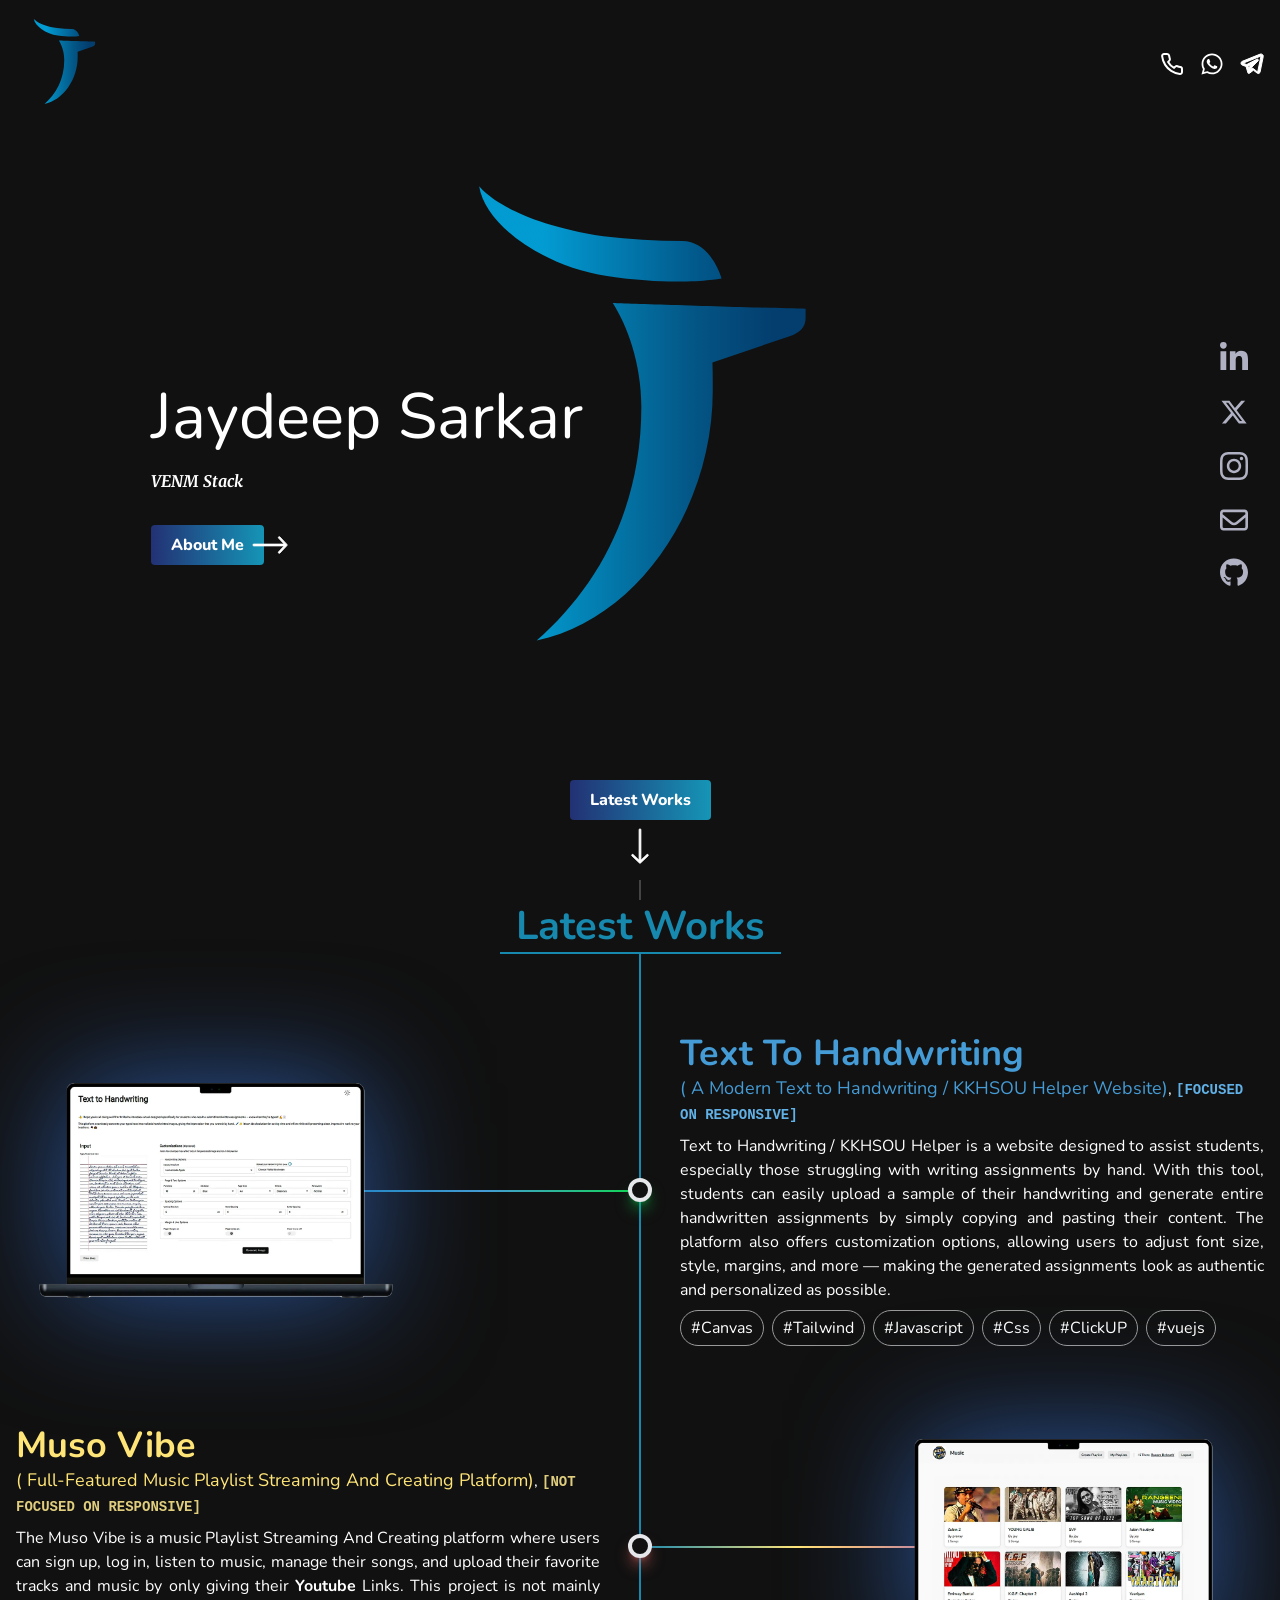
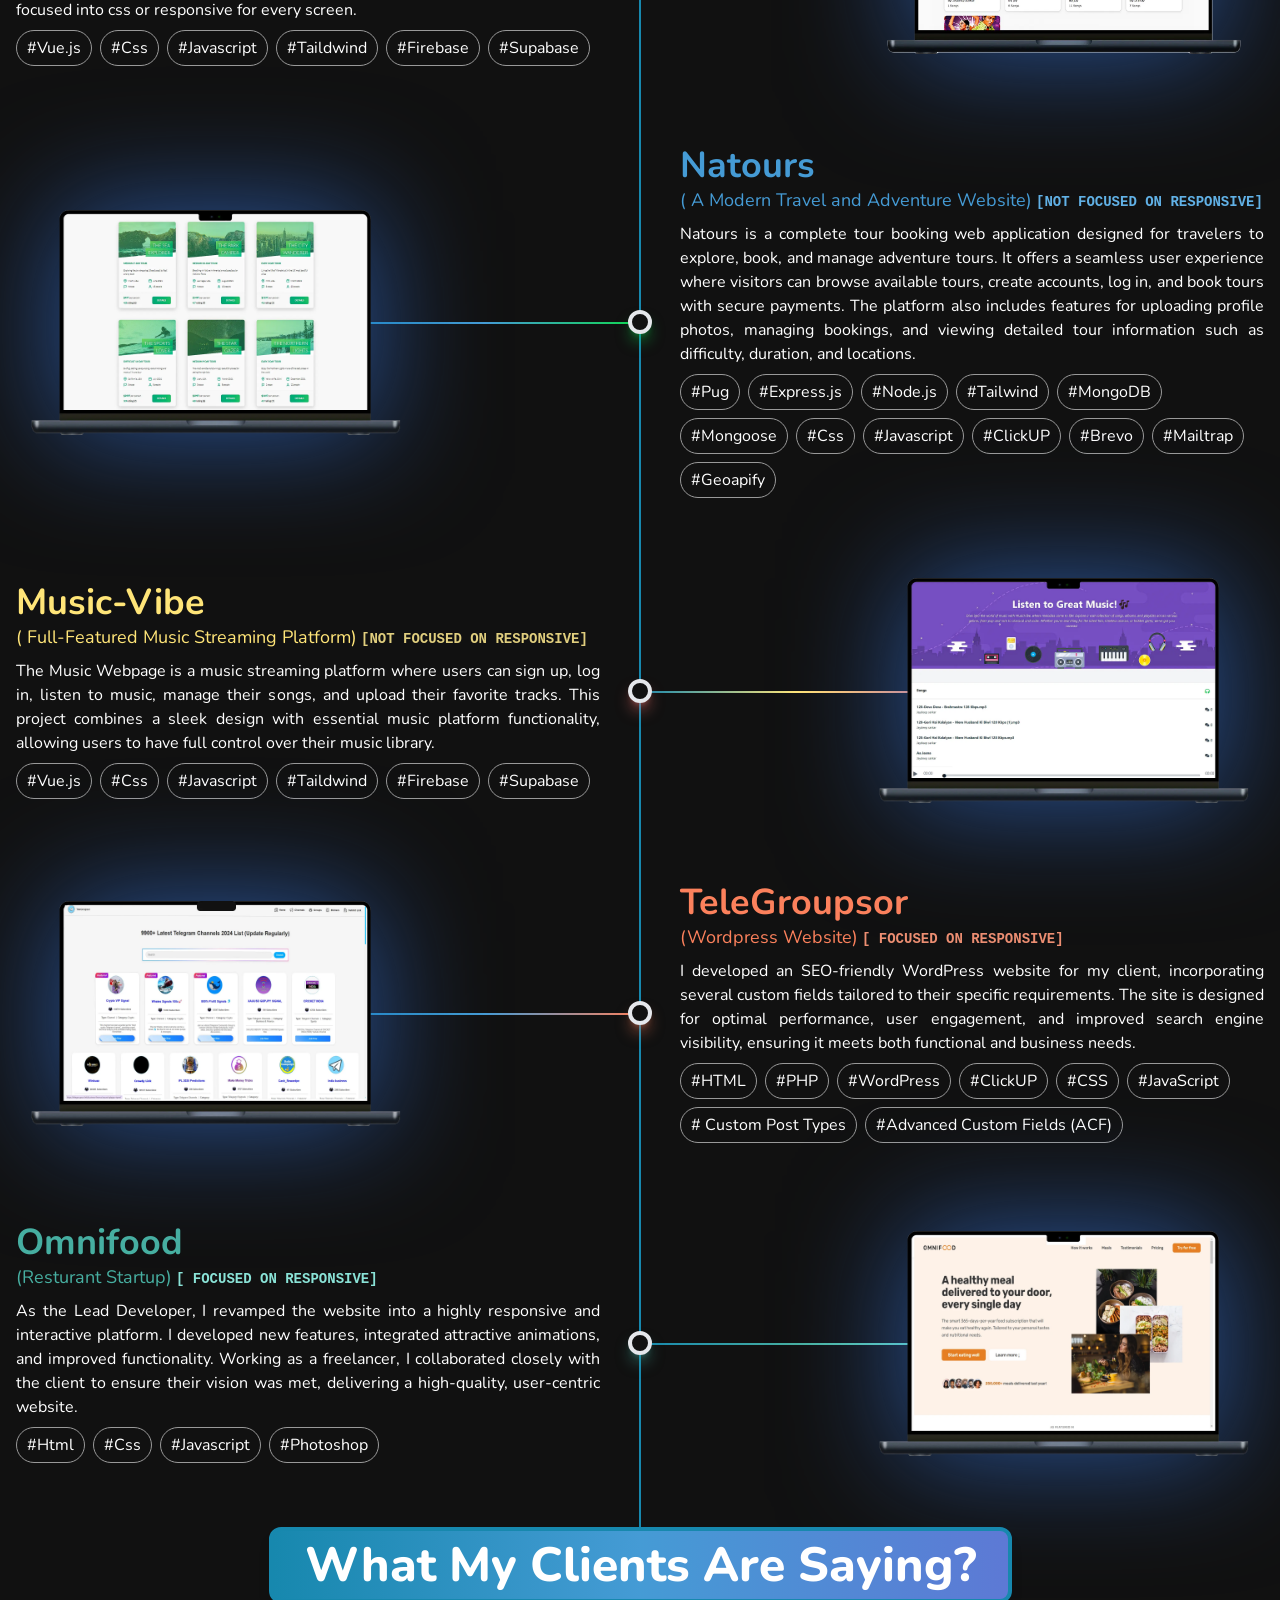
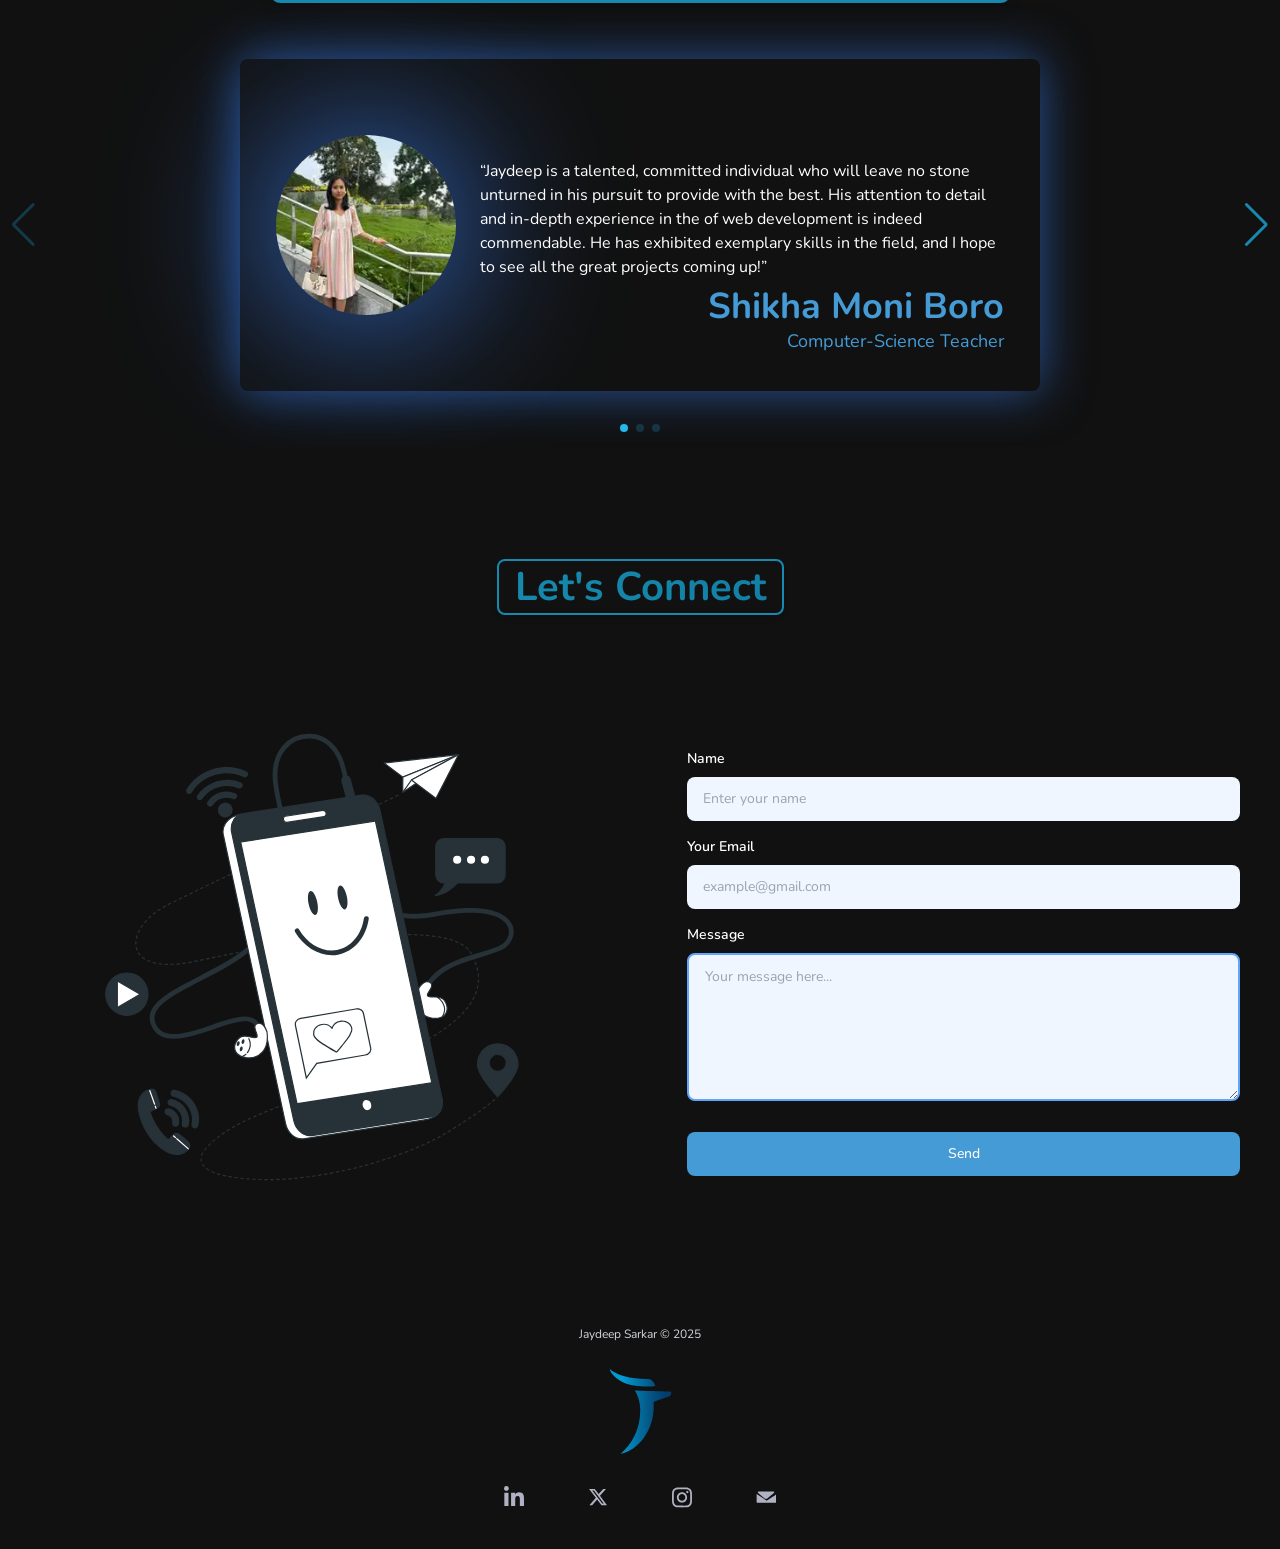
==== commit 18601758: "final done" ====
--- a/index.html
+++ b/index.html
@@ -33,8 +33,41 @@
       src="matter.js"
       defer
     ></script>
+    <style>
+      @keyframes fade-in {
+        from {
+          opacity: 0;
+          transform: translateY(10px);
+        }
+        to {
+          opacity: 1;
+          transform: translateY(0);
+        }
+      }
+
+      .fade-in {
+        animation: fade-in 1s ease-out forwards;
+      }
+    </style>
   </head>
   <body class="bg-[#111] text-white font-['nunito']">
+    <!-- Loader -->
+    <div
+      id="loader"
+      class="fixed inset-0 z-50 flex flex-col items-center justify-center bg-gray-900 transition-opacity duration-700"
+    >
+      <div
+        class="w-20 h-20 border-4 border-gray-700 border-t-cyan-400 rounded-full animate-spin mb-6"
+      ></div>
+      <div
+        id="percentage"
+        class="text-4xl font-semibold text-cyan-400"
+      >
+        1%
+      </div>
+      <p class="mt-4 text-gray-400 text-sm">Preparing your experience...</p>
+    </div>
+
     <section class="flex flex-col justify-between h-screen">
       <header
         class="pointer-events-none z-10 flex items-center justify-between px-4 mt-4 max-w-screen-xl mx-auto w-full"
@@ -2232,5 +2265,28 @@
     <script src="https://cdnjs.cloudflare.com/ajax/libs/matter-js/0.12.0/matter.min.js"></script>
     <script src="https://cdn/jsdelivr.net/npm/matter-wrap@0.2.0/build/matter-wrap.min.js"></script>
     <script src="https://cdn.jsdelivr.net/npm/matter-attractors@0.1.6/build/matter-attractors.min.js"></script>
+    <!-- Countdown Script -->
+    <script>
+      document.addEventListener("DOMContentLoaded", () => {
+        let percent = 1;
+        const loader = document.getElementById("loader");
+        const percentageText = document.getElementById("percentage");
+        const mainContent = document.getElementById("main-content");
+
+        const interval = setInterval(() => {
+          percentageText.textContent = `${percent}%`;
+          percent++;
+
+          if (percent > 100) {
+            clearInterval(interval);
+            loader.classList.add("opacity-0");
+            setTimeout(() => {
+              loader.classList.add("hidden");
+              mainContent.classList.remove("hidden");
+            }, 200);
+          }
+        }, 10); // ~2.5 seconds total
+      });
+    </script>
   </body>
 </html>
--- a/output.css
+++ b/output.css
@@ -600,6 +600,10 @@
   visibility: visible;
 }
 
+.fixed {
+  position: fixed;
+}
+
 .absolute {
   position: absolute;
 }
@@ -670,6 +674,10 @@
 
 .z-10 {
   z-index: 10;
+}
+
+.z-50 {
+  z-index: 50;
 }
 
 .order-1 {
@@ -755,6 +763,14 @@
   margin-top: 2rem;
 }
 
+.mt-3 {
+  margin-top: 0.75rem;
+}
+
+.mt-6 {
+  margin-top: 1.5rem;
+}
+
 .block {
   display: block;
 }
@@ -797,6 +813,14 @@
 
 .h-screen {
   height: 100vh;
+}
+
+.h-16 {
+  height: 4rem;
+}
+
+.h-20 {
+  height: 5rem;
 }
 
 .w-24 {
@@ -836,6 +860,14 @@
   width: max-content;
 }
 
+.w-16 {
+  width: 4rem;
+}
+
+.w-20 {
+  width: 5rem;
+}
+
 .max-w-3xl {
   max-width: 48rem;
 }
@@ -922,6 +954,32 @@
 
 .animate-pulse {
   animation: pulse 2s ease-in-out infinite;
+}
+
+@keyframes bounce {
+  0%, 100% {
+    transform: translateY(0);
+    animation-timing-function: cubic-bezier(0.8,0,1,1);
+  }
+
+  50% {
+    transform: translateY(-15%);
+    animation-timing-function: cubic-bezier(0,0,0.2,1);
+  }
+}
+
+.animate-bounce {
+  animation: bounce 1s infinite;
+}
+
+@keyframes spin {
+  to {
+    transform: rotate(360deg);
+  }
+}
+
+.animate-spin {
+  animation: spin 1s linear infinite;
 }
 
 .cursor-grab {
@@ -980,6 +1038,12 @@
   margin-bottom: calc(1.5rem * var(--tw-space-y-reverse));
 }
 
+.space-x-4 > :not([hidden]) ~ :not([hidden]) {
+  --tw-space-x-reverse: 0;
+  margin-right: calc(1rem * var(--tw-space-x-reverse));
+  margin-left: calc(1rem * calc(1 - var(--tw-space-x-reverse)));
+}
+
 .self-center {
   align-self: center;
 }
@@ -1013,6 +1077,10 @@
 }
 
 .border-\[4px\] {
+  border-width: 4px;
+}
+
+.border-4 {
   border-width: 4px;
 }
 
@@ -1031,6 +1099,25 @@
   border-color: rgb(96 165 250 / var(--tw-border-opacity, 1));
 }
 
+.border-transparent {
+  border-color: transparent;
+}
+
+.border-gray-700 {
+  --tw-border-opacity: 1;
+  border-color: rgb(55 65 81 / var(--tw-border-opacity, 1));
+}
+
+.border-l-purple-500 {
+  --tw-border-opacity: 1;
+  border-left-color: rgb(168 85 247 / var(--tw-border-opacity, 1));
+}
+
+.border-t-cyan-400 {
+  --tw-border-opacity: 1;
+  border-top-color: rgb(34 211 238 / var(--tw-border-opacity, 1));
+}
+
 .bg-\[\#111\] {
   --tw-bg-opacity: 1;
   background-color: rgb(17 17 17 / var(--tw-bg-opacity, 1));
@@ -1076,12 +1163,31 @@
   background-color: rgb(37 99 235 / var(--tw-bg-opacity, 1));
 }
 
+.bg-cyan-400 {
+  --tw-bg-opacity: 1;
+  background-color: rgb(34 211 238 / var(--tw-bg-opacity, 1));
+}
+
+.bg-purple-500 {
+  --tw-bg-opacity: 1;
+  background-color: rgb(168 85 247 / var(--tw-bg-opacity, 1));
+}
+
+.bg-gray-900 {
+  --tw-bg-opacity: 1;
+  background-color: rgb(17 24 39 / var(--tw-bg-opacity, 1));
+}
+
 .bg-gradient-to-l {
   background-image: linear-gradient(to left, var(--tw-gradient-stops));
 }
 
 .bg-gradient-to-r {
   background-image: linear-gradient(to right, var(--tw-gradient-stops));
+}
+
+.bg-gradient-to-br {
+  background-image: linear-gradient(to bottom right, var(--tw-gradient-stops));
 }
 
 .from-\[\#1595b6\] {
@@ -1126,6 +1232,24 @@
   --tw-gradient-stops: var(--tw-gradient-from), var(--tw-gradient-to);
 }
 
+.from-blue-800 {
+  --tw-gradient-from: #1e40af var(--tw-gradient-from-position);
+  --tw-gradient-to: rgb(30 64 175 / 0) var(--tw-gradient-to-position);
+  --tw-gradient-stops: var(--tw-gradient-from), var(--tw-gradient-to);
+}
+
+.from-\[\#1e293b\] {
+  --tw-gradient-from: #1e293b var(--tw-gradient-from-position);
+  --tw-gradient-to: rgb(30 41 59 / 0) var(--tw-gradient-to-position);
+  --tw-gradient-stops: var(--tw-gradient-from), var(--tw-gradient-to);
+}
+
+.from-purple-400 {
+  --tw-gradient-from: #c084fc var(--tw-gradient-from-position);
+  --tw-gradient-to: rgb(192 132 252 / 0) var(--tw-gradient-to-position);
+  --tw-gradient-stops: var(--tw-gradient-from), var(--tw-gradient-to);
+}
+
 .via-\[\#459bd5\] {
   --tw-gradient-to: rgb(69 155 213 / 0)  var(--tw-gradient-to-position);
   --tw-gradient-stops: var(--tw-gradient-from), #459bd5 var(--tw-gradient-via-position), var(--tw-gradient-to);
@@ -1141,6 +1265,11 @@
   --tw-gradient-stops: var(--tw-gradient-from), #ffe578 var(--tw-gradient-via-position), var(--tw-gradient-to);
 }
 
+.via-\[\#0f172a\] {
+  --tw-gradient-to: rgb(15 23 42 / 0)  var(--tw-gradient-to-position);
+  --tw-gradient-stops: var(--tw-gradient-from), #0f172a var(--tw-gradient-via-position), var(--tw-gradient-to);
+}
+
 .to-\[\#0fd850\] {
   --tw-gradient-to: #0fd850 var(--tw-gradient-to-position);
 }
@@ -1179,6 +1308,18 @@
 
 .to-blue-700 {
   --tw-gradient-to: #1d4ed8 var(--tw-gradient-to-position);
+}
+
+.to-purple-900 {
+  --tw-gradient-to: #581c87 var(--tw-gradient-to-position);
+}
+
+.to-\[\#1e293b\] {
+  --tw-gradient-to: #1e293b var(--tw-gradient-to-position);
+}
+
+.to-cyan-400 {
+  --tw-gradient-to: #22d3ee var(--tw-gradient-to-position);
 }
 
 .bg-clip-text {
@@ -1338,6 +1479,16 @@
   line-height: 1rem;
 }
 
+.text-6xl {
+  font-size: 3.75rem;
+  line-height: 1;
+}
+
+.text-5xl {
+  font-size: 3rem;
+  line-height: 1;
+}
+
 .font-bold {
   font-weight: 700;
 }
@@ -1358,6 +1509,10 @@
   font-style: italic;
 }
 
+.tracking-wide {
+  letter-spacing: 0.025em;
+}
+
 .text-\[\#1788ae\] {
   --tw-text-opacity: 1;
   color: rgb(23 136 174 / var(--tw-text-opacity, 1));
@@ -1445,6 +1600,25 @@
 .text-white {
   --tw-text-opacity: 1;
   color: rgb(255 255 255 / var(--tw-text-opacity, 1));
+}
+
+.text-gray-200 {
+  --tw-text-opacity: 1;
+  color: rgb(229 231 235 / var(--tw-text-opacity, 1));
+}
+
+.text-cyan-400 {
+  --tw-text-opacity: 1;
+  color: rgb(34 211 238 / var(--tw-text-opacity, 1));
+}
+
+.text-gray-400 {
+  --tw-text-opacity: 1;
+  color: rgb(156 163 175 / var(--tw-text-opacity, 1));
+}
+
+.opacity-0 {
+  opacity: 0;
 }
 
 .shadow {
@@ -1526,6 +1700,12 @@
   transition-duration: 150ms;
 }
 
+.transition-opacity {
+  transition-property: opacity;
+  transition-timing-function: cubic-bezier(0.4, 0, 0.2, 1);
+  transition-duration: 150ms;
+}
+
 .duration-100 {
   transition-duration: 100ms;
 }
@@ -1542,12 +1722,20 @@
   transition-duration: 500ms;
 }
 
+.duration-700 {
+  transition-duration: 700ms;
+}
+
 .ease-in-out {
   transition-timing-function: cubic-bezier(0.4, 0, 0.2, 1);
 }
 
 .ease-jump {
   transition-timing-function: cubic-bezier(0.68, -.55, 0.265, 1.55);
+}
+
+.ease-out {
+  transition-timing-function: cubic-bezier(0, 0, 0.2, 1);
 }
 
 .after\:absolute::after {
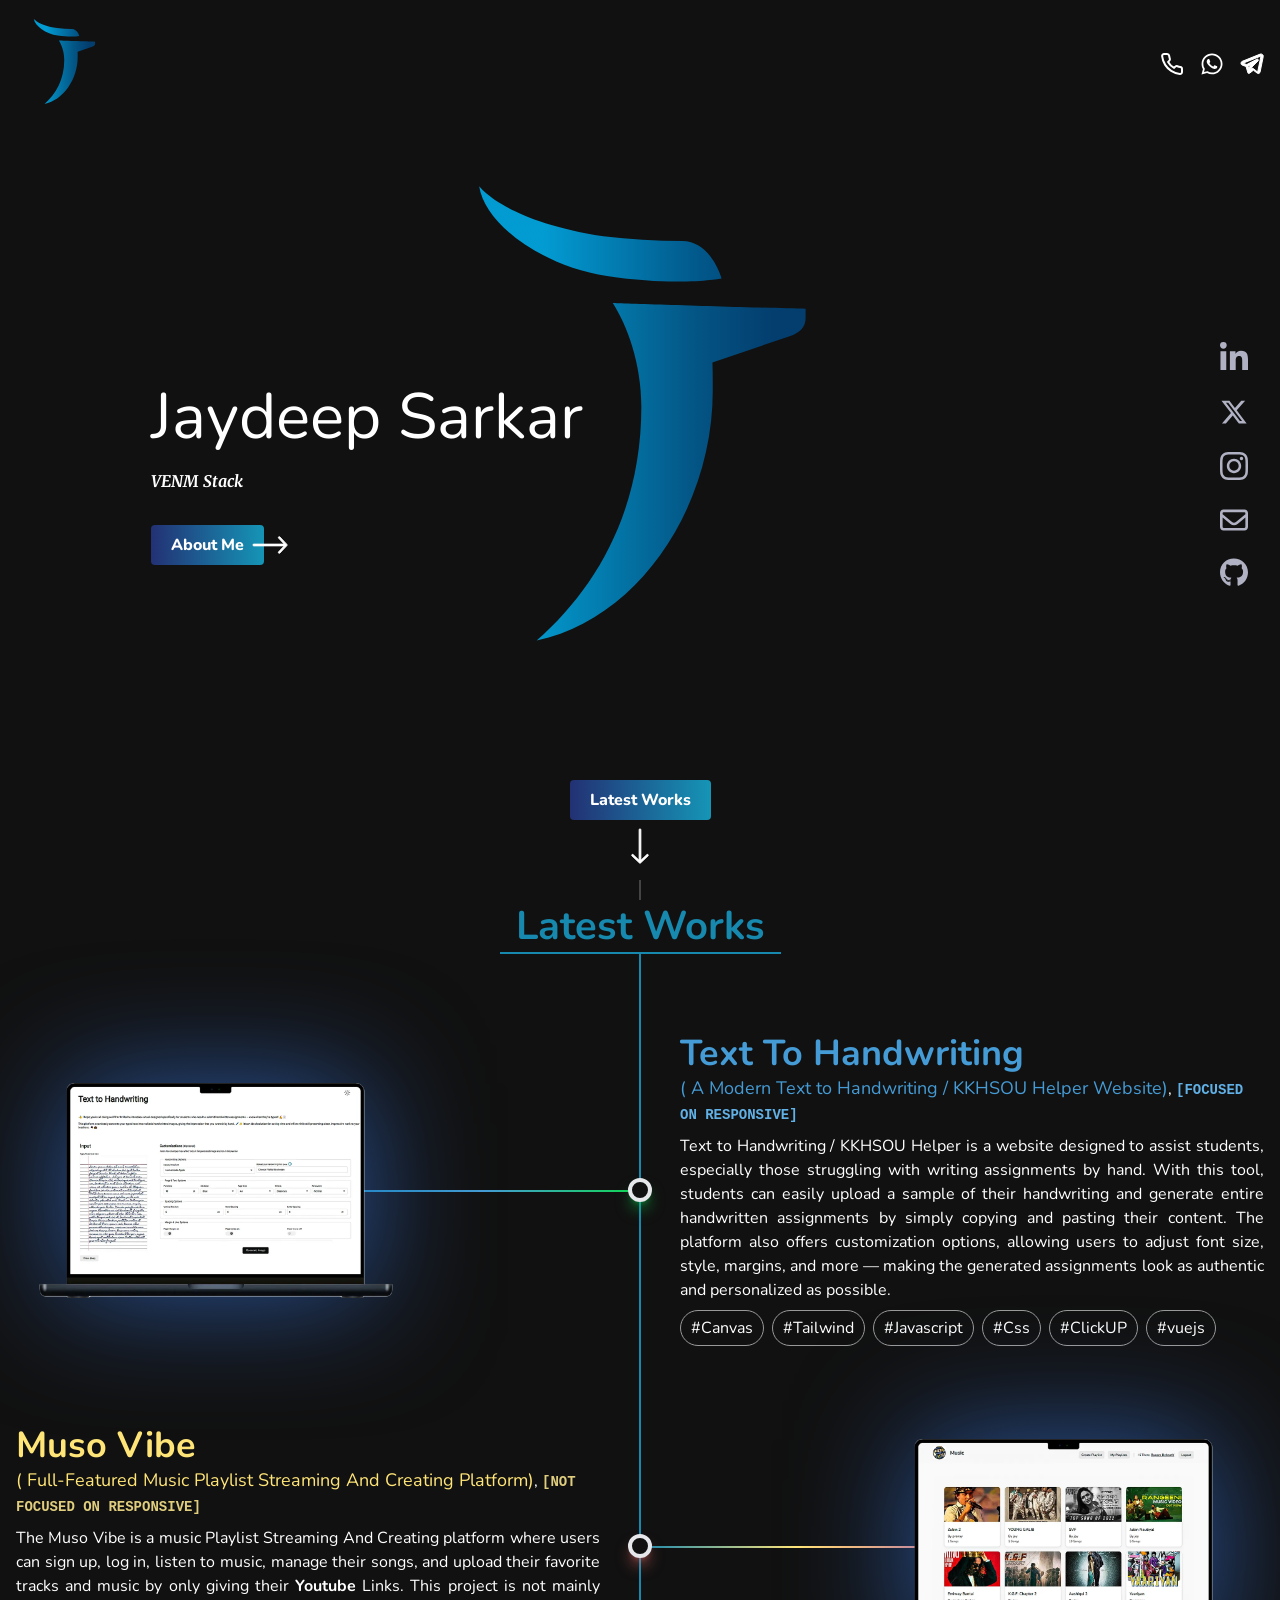
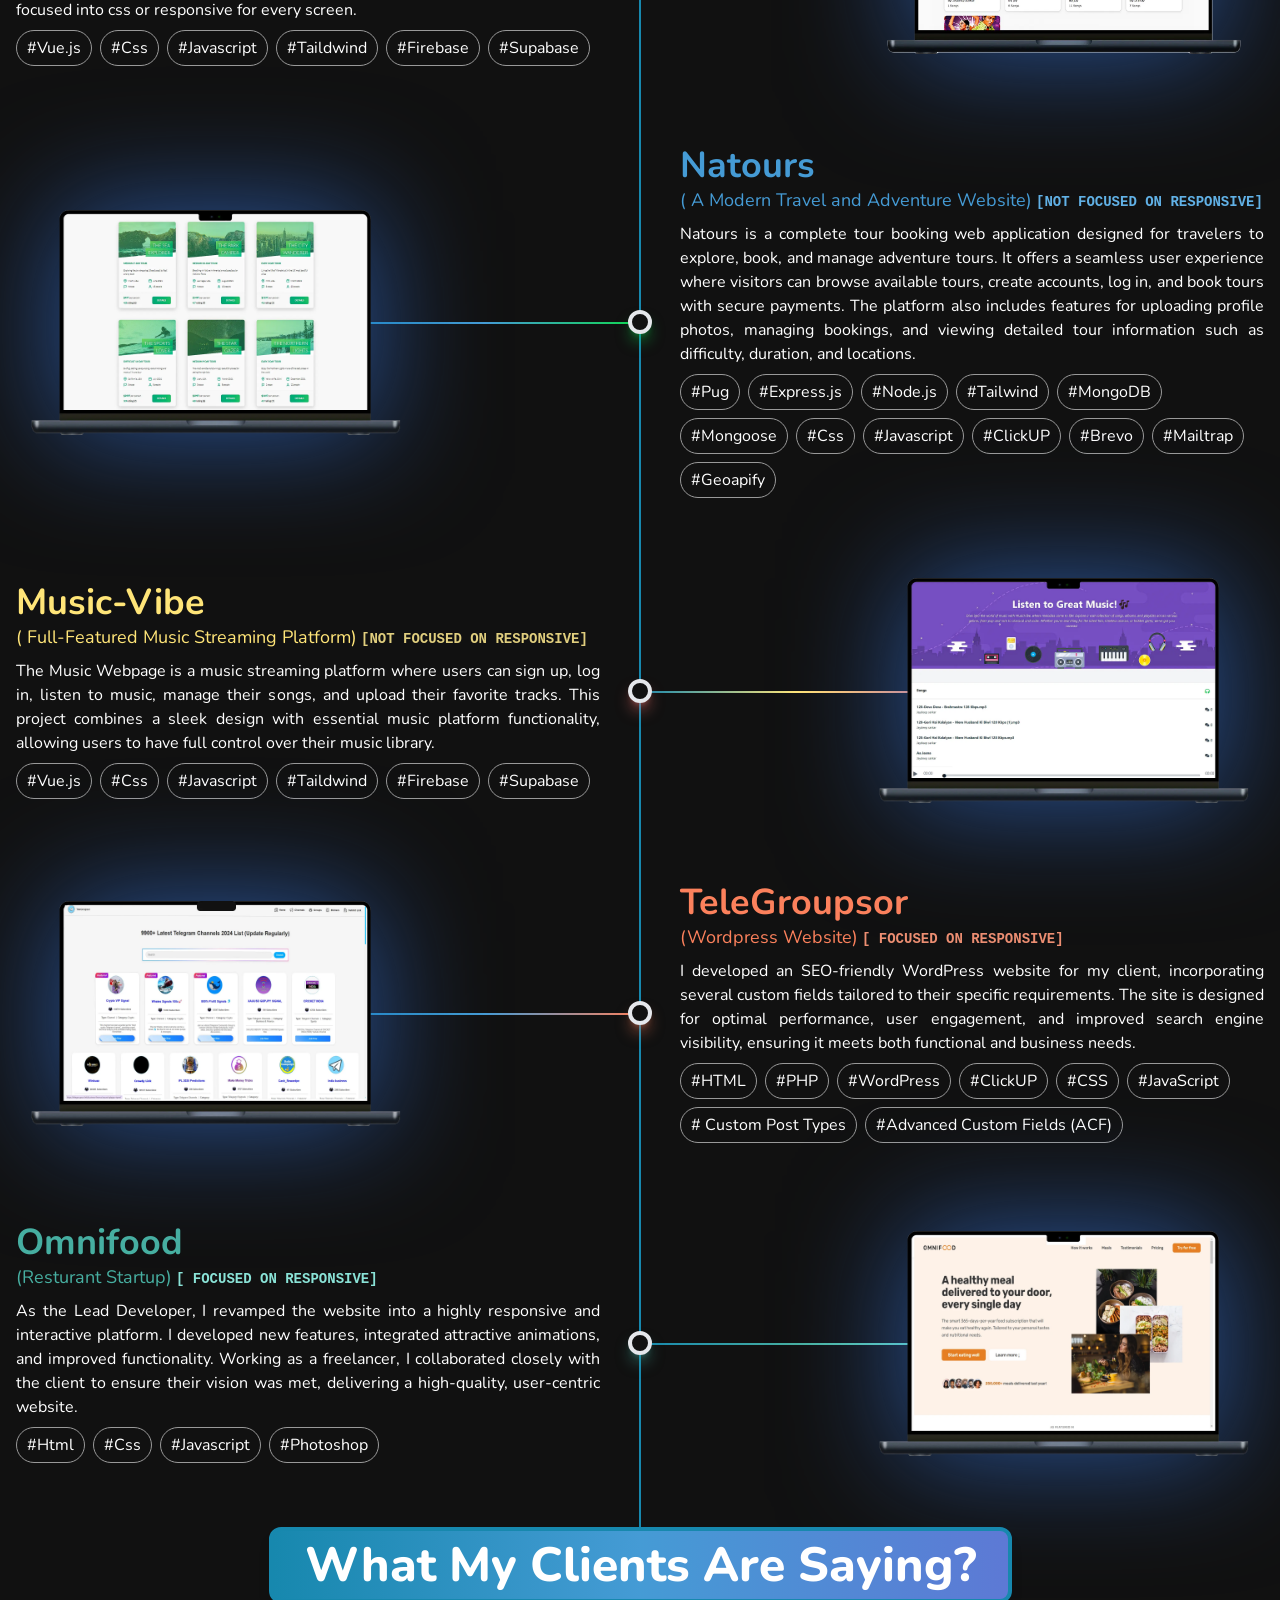
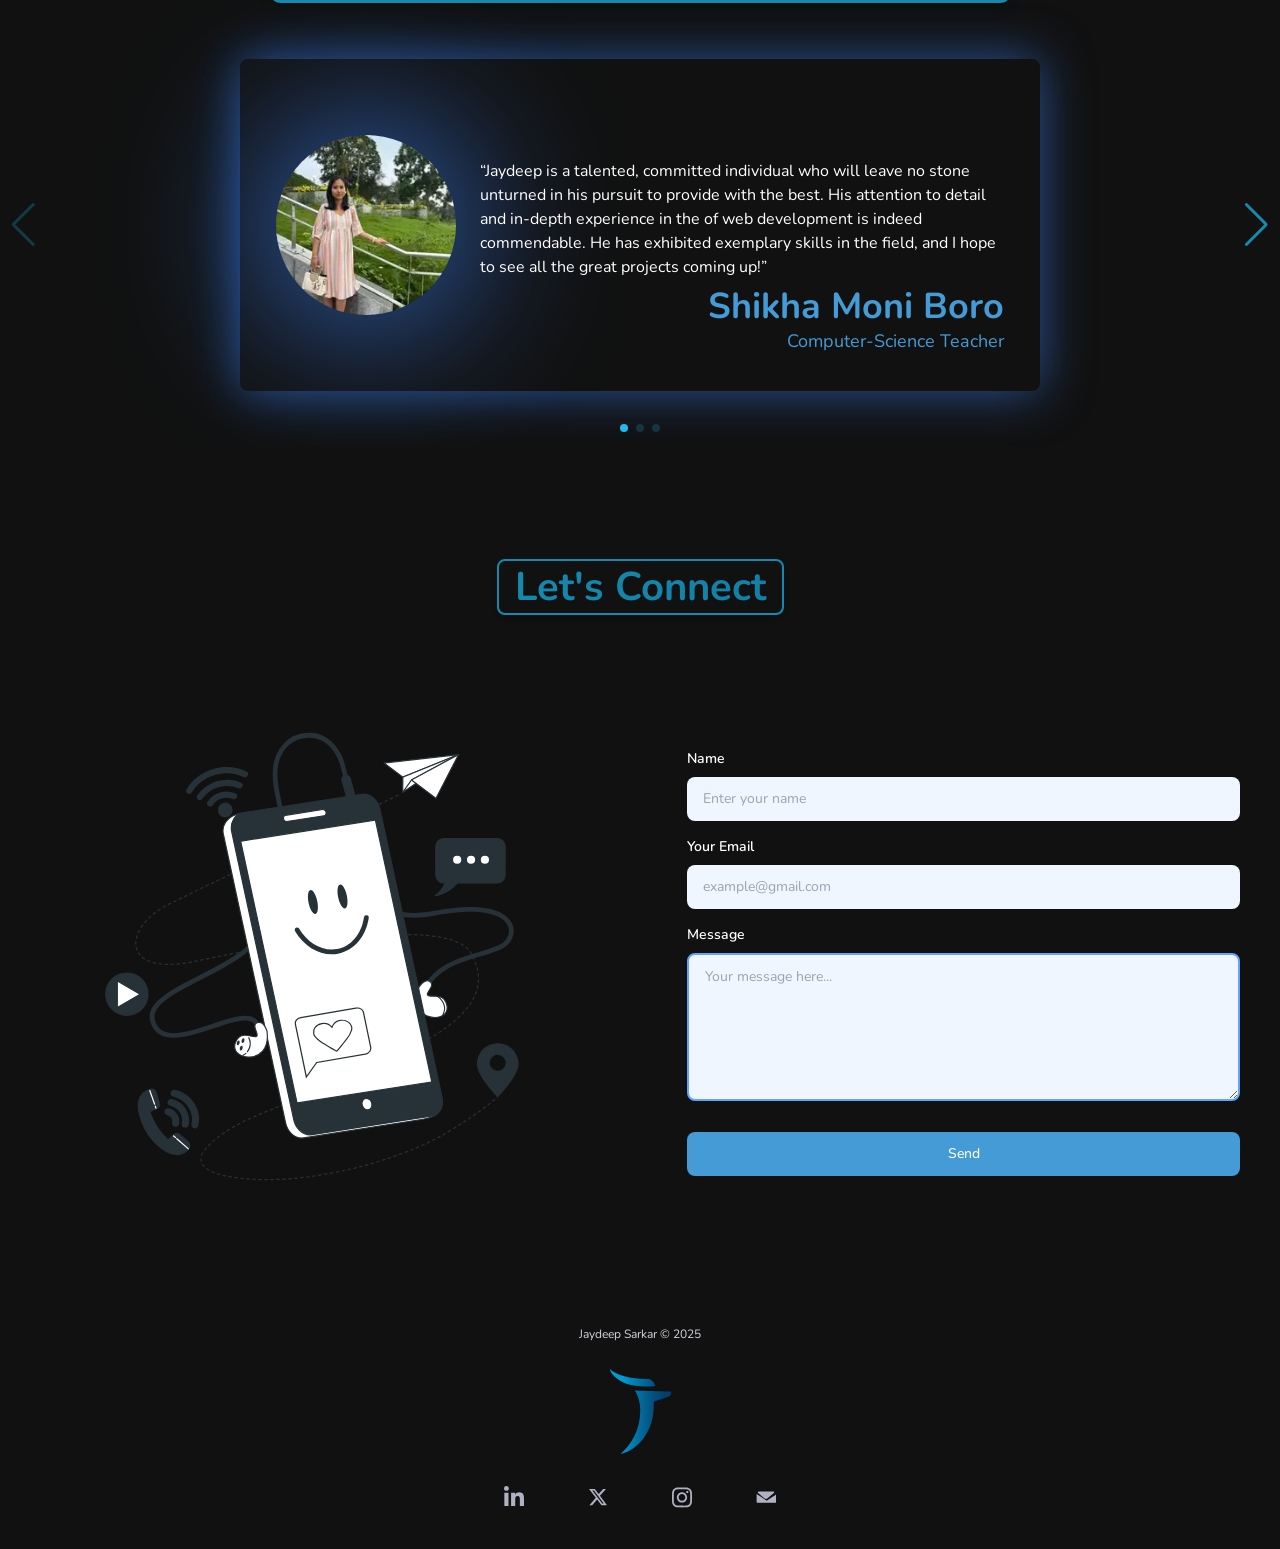
==== commit 6a411c8c: "Update index.html" ====
--- a/index.html
+++ b/index.html
@@ -2277,7 +2277,7 @@
           percentageText.textContent = `${percent}%`;
           percent++;
 
-          if (percent > 100) {
+          if (percent > 50) {
             clearInterval(interval);
             loader.classList.add("opacity-0");
             setTimeout(() => {
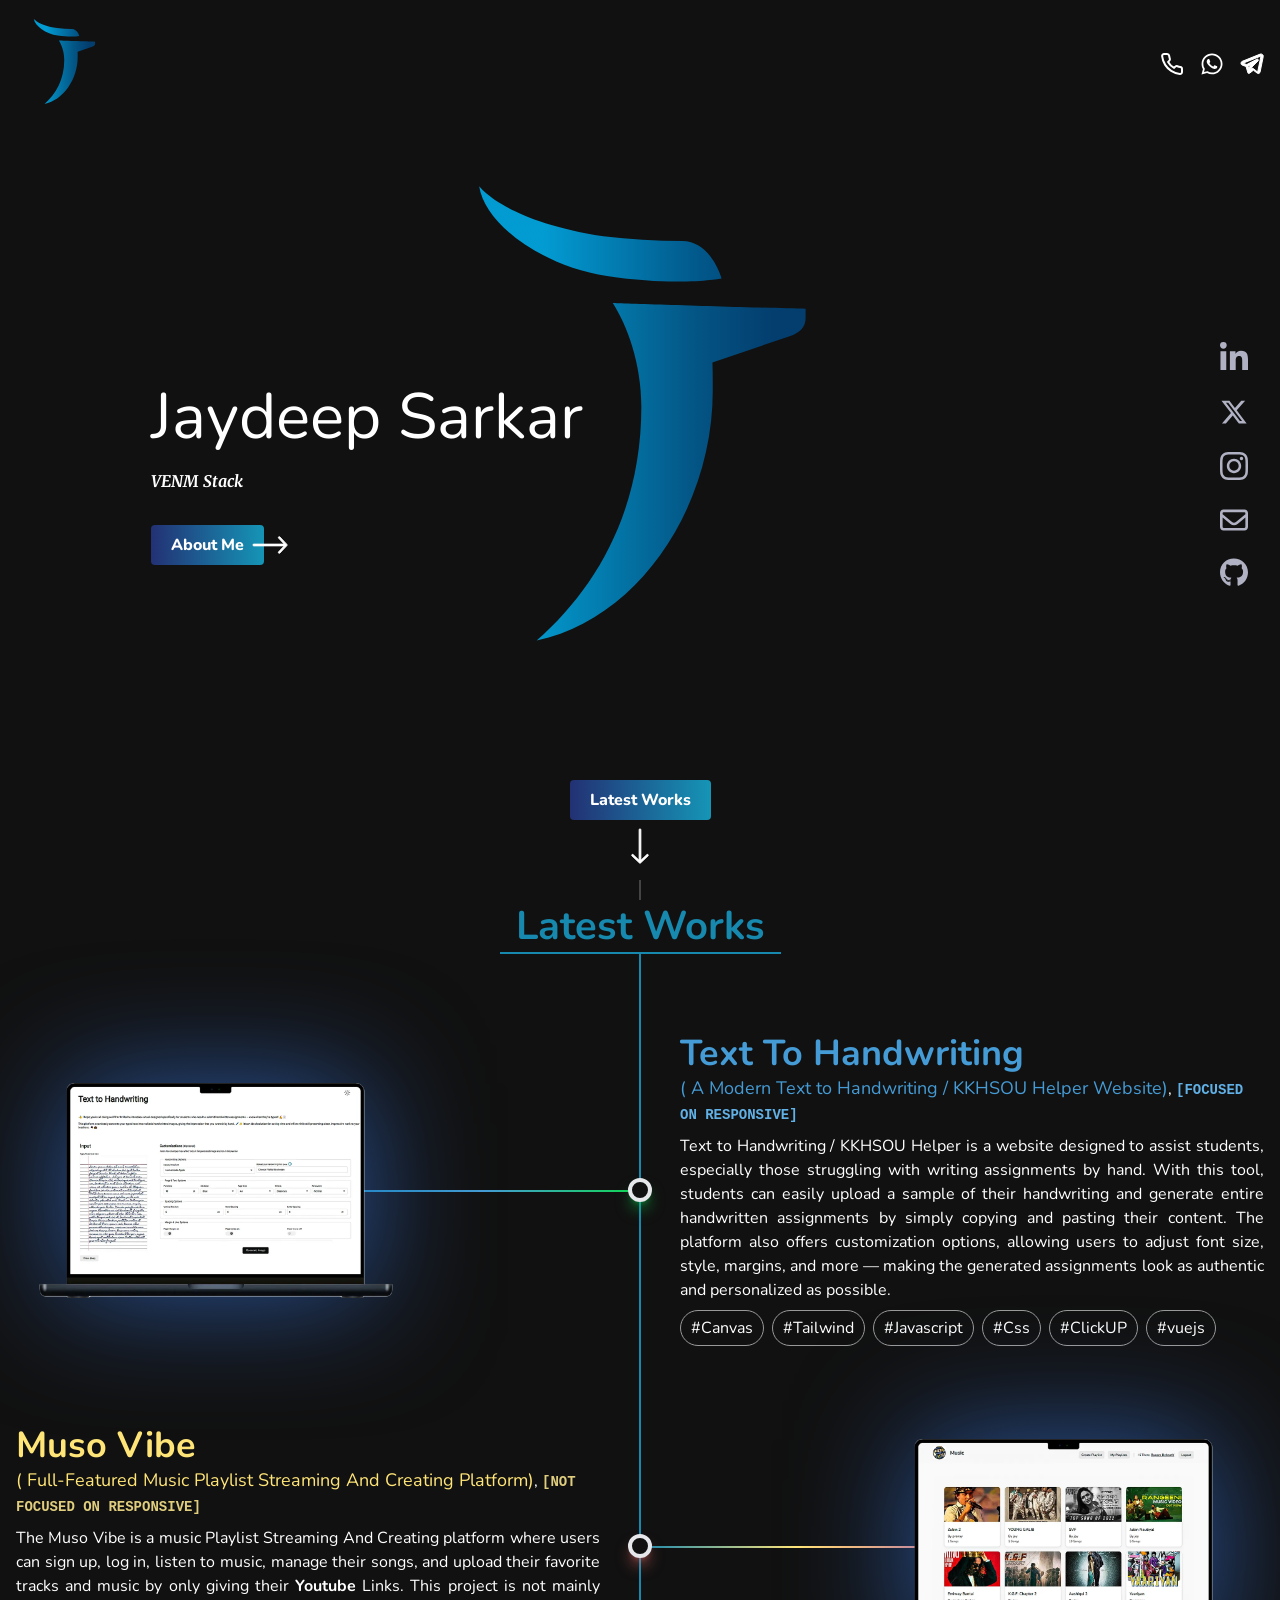
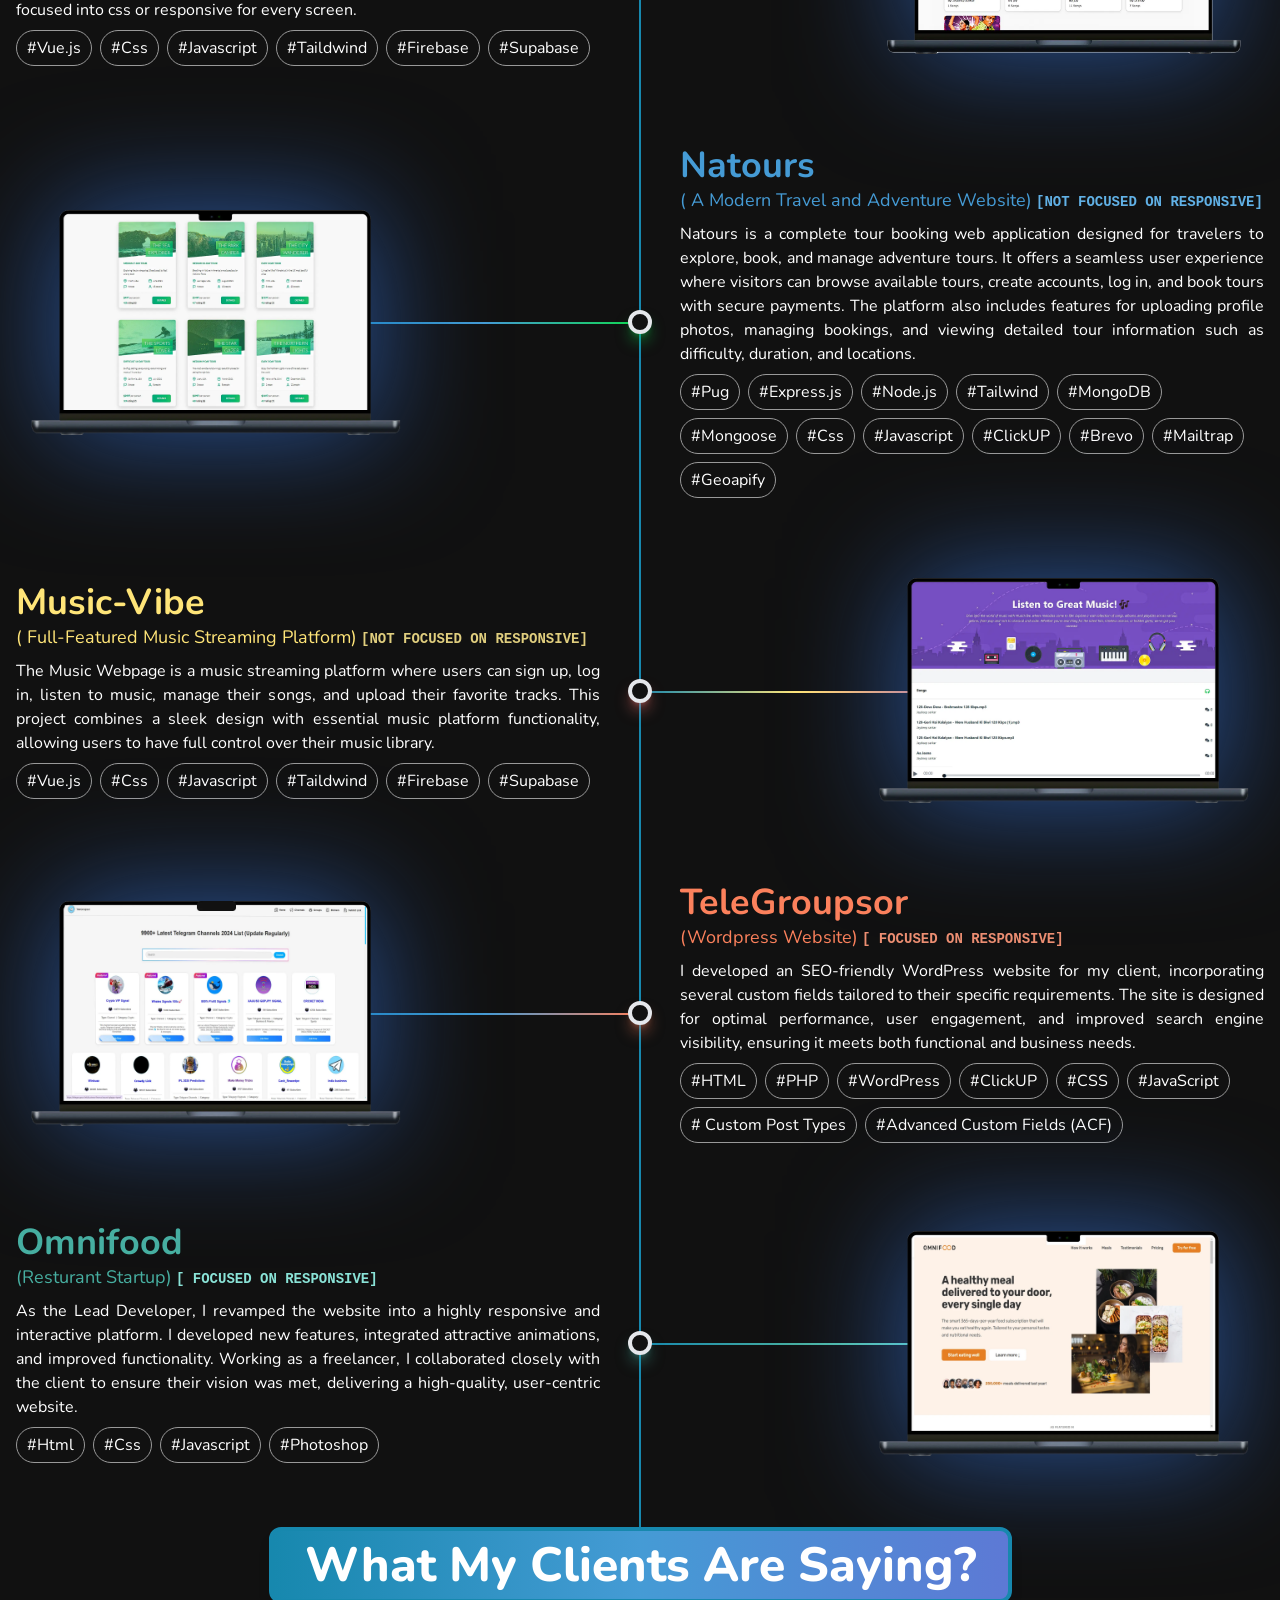
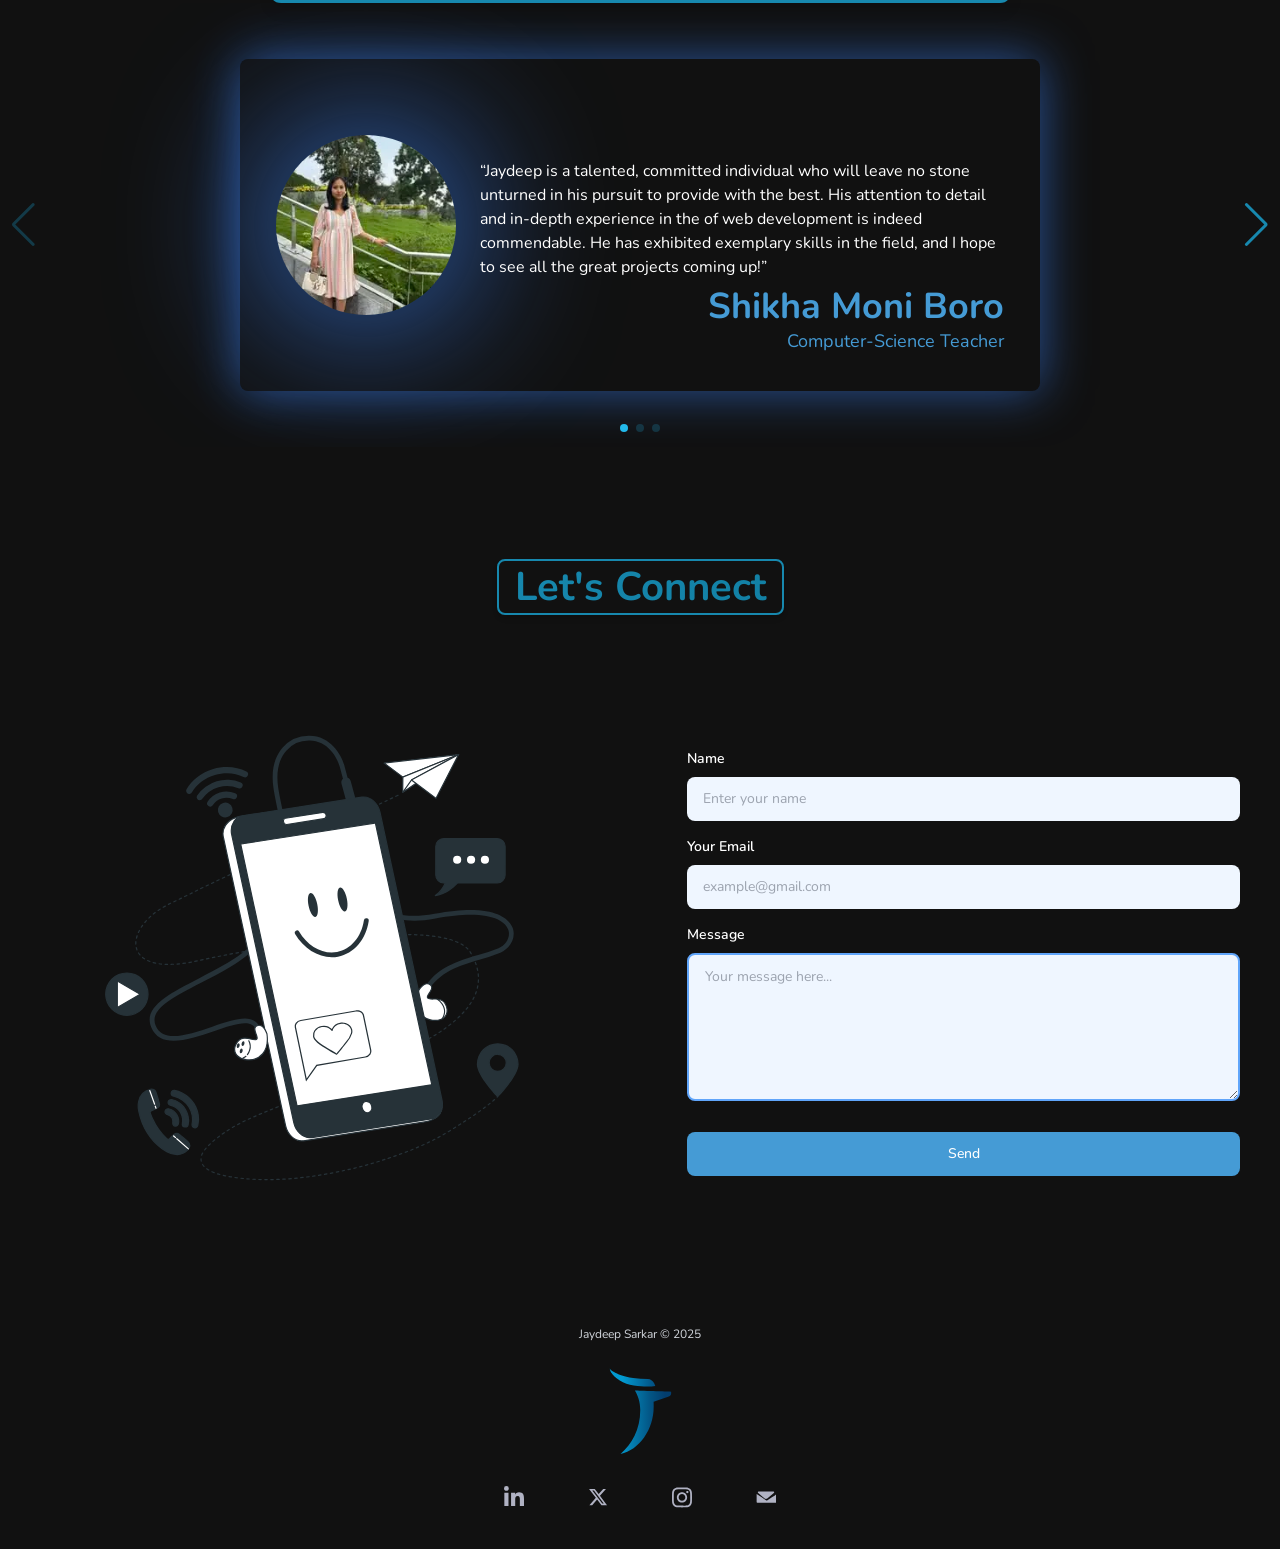
==== commit 11a6e6d8: "Update index.html" ====
--- a/index.html
+++ b/index.html
@@ -34,39 +34,333 @@
       defer
     ></script>
     <style>
-      @keyframes fade-in {
-        from {
+  .loading {
+        position: fixed;
+        top: 0;
+        left: 0;
+        width: 100vw;
+        height: 100vh;
+        background-color: #0f172a;
+        display: flex;
+        justify-content: center;
+        align-items: center;
+        z-index: 9999;
+      }
+
+      .loading-box {
+        width: 100vw;
+        height: 100vh;
+
+        display: flex;
+        flex-direction: column;
+        align-items: center;
+        justify-content: center;
+      }
+
+      .loading-wide {
+        width: 150px;
+        height: 150px;
+        display: flex;
+        justify-content: center;
+        align-items: center;
+        position: relative;
+      }
+      .color {
+        background-color: #3395ff;
+      }
+
+      .l1 {
+        width: 15px;
+        height: 65px;
+        position: absolute;
+        animation: move-h 1.2s infinite cubic-bezier(0.65, 0.05, 0.36, 1);
+      }
+
+      .l2 {
+        width: 15px;
+        height: 60px;
+        position: absolute;
+        transform: rotate(90deg);
+        animation: move-v 1.2s infinite cubic-bezier(0.65, 0.05, 0.36, 1);
+      }
+
+      @keyframes move-h {
+        0% {
+          top: 0;
           opacity: 0;
-          transform: translateY(10px);
-        }
-        to {
+        }
+        25% {
           opacity: 1;
-          transform: translateY(0);
-        }
-      }
-
-      .fade-in {
-        animation: fade-in 1s ease-out forwards;
+        }
+        50% {
+          top: 30%;
+          opacity: 1;
+        }
+        75% {
+          opacity: 1;
+        }
+        100% {
+          top: 100%;
+          opacity: 0;
+        }
+      }
+      @keyframes move-v {
+        0% {
+          left: 0;
+          opacity: 0;
+        }
+        25% {
+          opacity: 1;
+        }
+        50% {
+          left: 45%;
+          opacity: 1;
+        }
+        75% {
+          opacity: 1;
+        }
+        100% {
+          left: 100%;
+          opacity: 0;
+        }
+      }
+
+      .animation-effect-light {
+        animation: effect 0.2s 0.1s infinite linear;
+      }
+      .animation-effect-light-d {
+        animation: effect 0.3s 0.2s infinite linear;
+      }
+      .animation-effect-rot {
+        animation: rot 0.8s infinite cubic-bezier(0.65, 0.05, 0.36, 1);
+      }
+      .animation-effect-scale {
+        animation: scale 0.8s infinite cubic-bezier(0.65, 0.05, 0.36, 1);
+      }
+
+      @keyframes effect {
+        0% {
+          opacity: 0;
+        }
+        50% {
+          opacity: 1;
+        }
+        100% {
+          opacity: 0;
+        }
+      }
+      @keyframes rot {
+        0% {
+          transform: rotate(0deg);
+        }
+        50% {
+          transform: rotate(180deg);
+        }
+        100% {
+          transform: rotate(360deg);
+        }
+      }
+      @keyframes scale {
+        0% {
+          scale: 1;
+        }
+        50% {
+          scale: 1.9;
+        }
+        100% {
+          scale: 1;
+        }
+      }
+      .e1 {
+        width: 1px;
+        height: 40px;
+        opacity: 0.3;
+        position: absolute;
+        top: 0;
+        left: 8%;
+      }
+      .e2 {
+        width: 60px;
+        height: 1px;
+        opacity: 0.8;
+        position: absolute;
+        top: 8%;
+        left: 0;
+      }
+      .e3 {
+        position: absolute;
+        top: 10%;
+        left: 12%;
+        font-family: "Segoe UI", Tahoma, Geneva, Verdana, sans-serif;
+        font-weight: 900;
+        font-size: 18px;
+        color: #3395ff;
+      }
+      .e4 {
+        width: 1px;
+        height: 40px;
+        opacity: 0.3;
+        position: absolute;
+        top: 90%;
+        right: 10%;
+      }
+      .e5 {
+        width: 40px;
+        height: 1px;
+        opacity: 0.3;
+        position: absolute;
+        top: 100%;
+        right: 0;
+      }
+      .e6 {
+        position: absolute;
+        top: 100%;
+        right: 0;
+        font-family: "Segoe UI", Tahoma, Geneva, Verdana, sans-serif;
+        font-size: 32px;
+        color: #3395ff;
+      }
+      .e7 {
+        width: 1px;
+        height: 20px;
+        position: absolute;
+        bottom: 0;
+        left: 0;
+        transform: rotate(45deg);
+        animation: height 1s infinite cubic-bezier(0.65, 0.05, 0.36, 1);
+      }
+      @keyframes height {
+        0% {
+          bottom: 0%;
+          left: 0%;
+          height: 0px;
+        }
+        25% {
+          height: 90px;
+        }
+        50% {
+          bottom: 100%;
+          left: 100%;
+          height: 90px;
+        }
+        75% {
+          height: 0px;
+        }
+        100% {
+          bottom: 0%;
+          left: 0%;
+          height: 0px;
+        }
+      }
+      .e8 {
+        width: 20px;
+        height: 1px;
+        position: absolute;
+        bottom: 50%;
+        left: 0;
+        animation: width 1.5s infinite cubic-bezier(0.65, 0.05, 0.36, 1);
+      }
+      @keyframes width {
+        0% {
+          left: 0%;
+          width: 0px;
+        }
+        50% {
+          left: 100%;
+          width: 90px;
+        }
+        100% {
+          left: 0%;
+          width: 0px;
+        }
+      } /* From Uiverse.io by G4b413l */
+      .scanner span {
+        color: transparent;
+        font-size: 1.4rem;
+        position: relative;
+        overflow: hidden;
+      }
+
+      .scanner span::before {
+        content: "Loading...";
+        position: absolute;
+        top: 0;
+        left: 0;
+        width: 0;
+        height: 100%;
+        border-right: 4px solid #17feff;
+        overflow: hidden;
+        color: #3395ff;
+        animation: load91371 2s linear infinite;
+      }
+
+      @keyframes load91371 {
+        0%,
+        10%,
+        100% {
+          width: 0;
+        }
+
+        10%,
+        20%,
+        30%,
+        40%,
+        50%,
+        60%,
+        70%,
+        80%,
+        90%,
+        100% {
+          border-right-color: transparent;
+        }
+
+        11%,
+        21%,
+        31%,
+        41%,
+        51%,
+        61%,
+        71%,
+        81%,
+        91% {
+          border-right-color: #17feff;
+        }
+
+        60%,
+        80% {
+          width: 100%;
+        }
       }
     </style>
   </head>
   <body class="bg-[#111] text-white font-['nunito']">
     <!-- Loader -->
+
+    <div class="loading">
+      <div class="loading-box">
+        <div class="loading-wide">
+          <div class="l1 color"></div>
+          <div class="l2 color"></div>
+          <div class="e1 color animation-effect-light"></div>
+          <div class="e2 color animation-effect-light-d"></div>
+          <div class="e3 animation-effect-rot">X</div>
+          <div class="e4 color animation-effect-light"></div>
+          <div class="e5 color animation-effect-light-d"></div>
+          <div class="e6 animation-effect-scale">*</div>
+          <div class="e7 color"></div>
+          <div class="e8 color"></div>
+        </div>
+        <div class="loader">
+          <div class="scanner">
+            <span>Loading...</span>
+          </div>
+        </div>
+      </div>
+    </div>
     <div
-      id="loader"
-      class="fixed inset-0 z-50 flex flex-col items-center justify-center bg-gray-900 transition-opacity duration-700"
+      id="main-contents"
+      style="display: none"
     >
-      <div
-        class="w-20 h-20 border-4 border-gray-700 border-t-cyan-400 rounded-full animate-spin mb-6"
-      ></div>
-      <div
-        id="percentage"
-        class="text-4xl font-semibold text-cyan-400"
-      >
-        1%
-      </div>
-      <p class="mt-4 text-gray-400 text-sm">Preparing your experience...</p>
-    </div>
 
     <section class="flex flex-col justify-between h-screen">
       <header
@@ -2246,6 +2540,7 @@
         </li>
       </ul>
     </footer>
+      </div>
 
     <script src="https://cdn.jsdelivr.net/npm/swiper@11/swiper-bundle.min.js"></script>
 
@@ -2268,24 +2563,8 @@
     <!-- Countdown Script -->
     <script>
       document.addEventListener("DOMContentLoaded", () => {
-        let percent = 1;
-        const loader = document.getElementById("loader");
-        const percentageText = document.getElementById("percentage");
-        const mainContent = document.getElementById("main-content");
-
-        const interval = setInterval(() => {
-          percentageText.textContent = `${percent}%`;
-          percent++;
-
-          if (percent > 50) {
-            clearInterval(interval);
-            loader.classList.add("opacity-0");
-            setTimeout(() => {
-              loader.classList.add("hidden");
-              mainContent.classList.remove("hidden");
-            }, 200);
-          }
-        }, 10); // ~2.5 seconds total
+        document.querySelector(".loading").style.display = "none";
+        document.getElementById("main-contents").style.display = "block";
       });
     </script>
   </body>
--- a/style.css
+++ b/style.css
@@ -50,6 +50,8 @@
   z-index: 100;
   left: 157px;
   border: 1px solid wheat;
+      border-top-left-radius: 42px;
+    border-bottom-left-radius: 42px;
 }
 
 #container.show {
@@ -72,6 +74,7 @@
   opacity: 0;
   transform: translateY(100px);
   animation: slideUp 1s forwards;
+  border-radius:40px;
 }
 
 #about-title {
